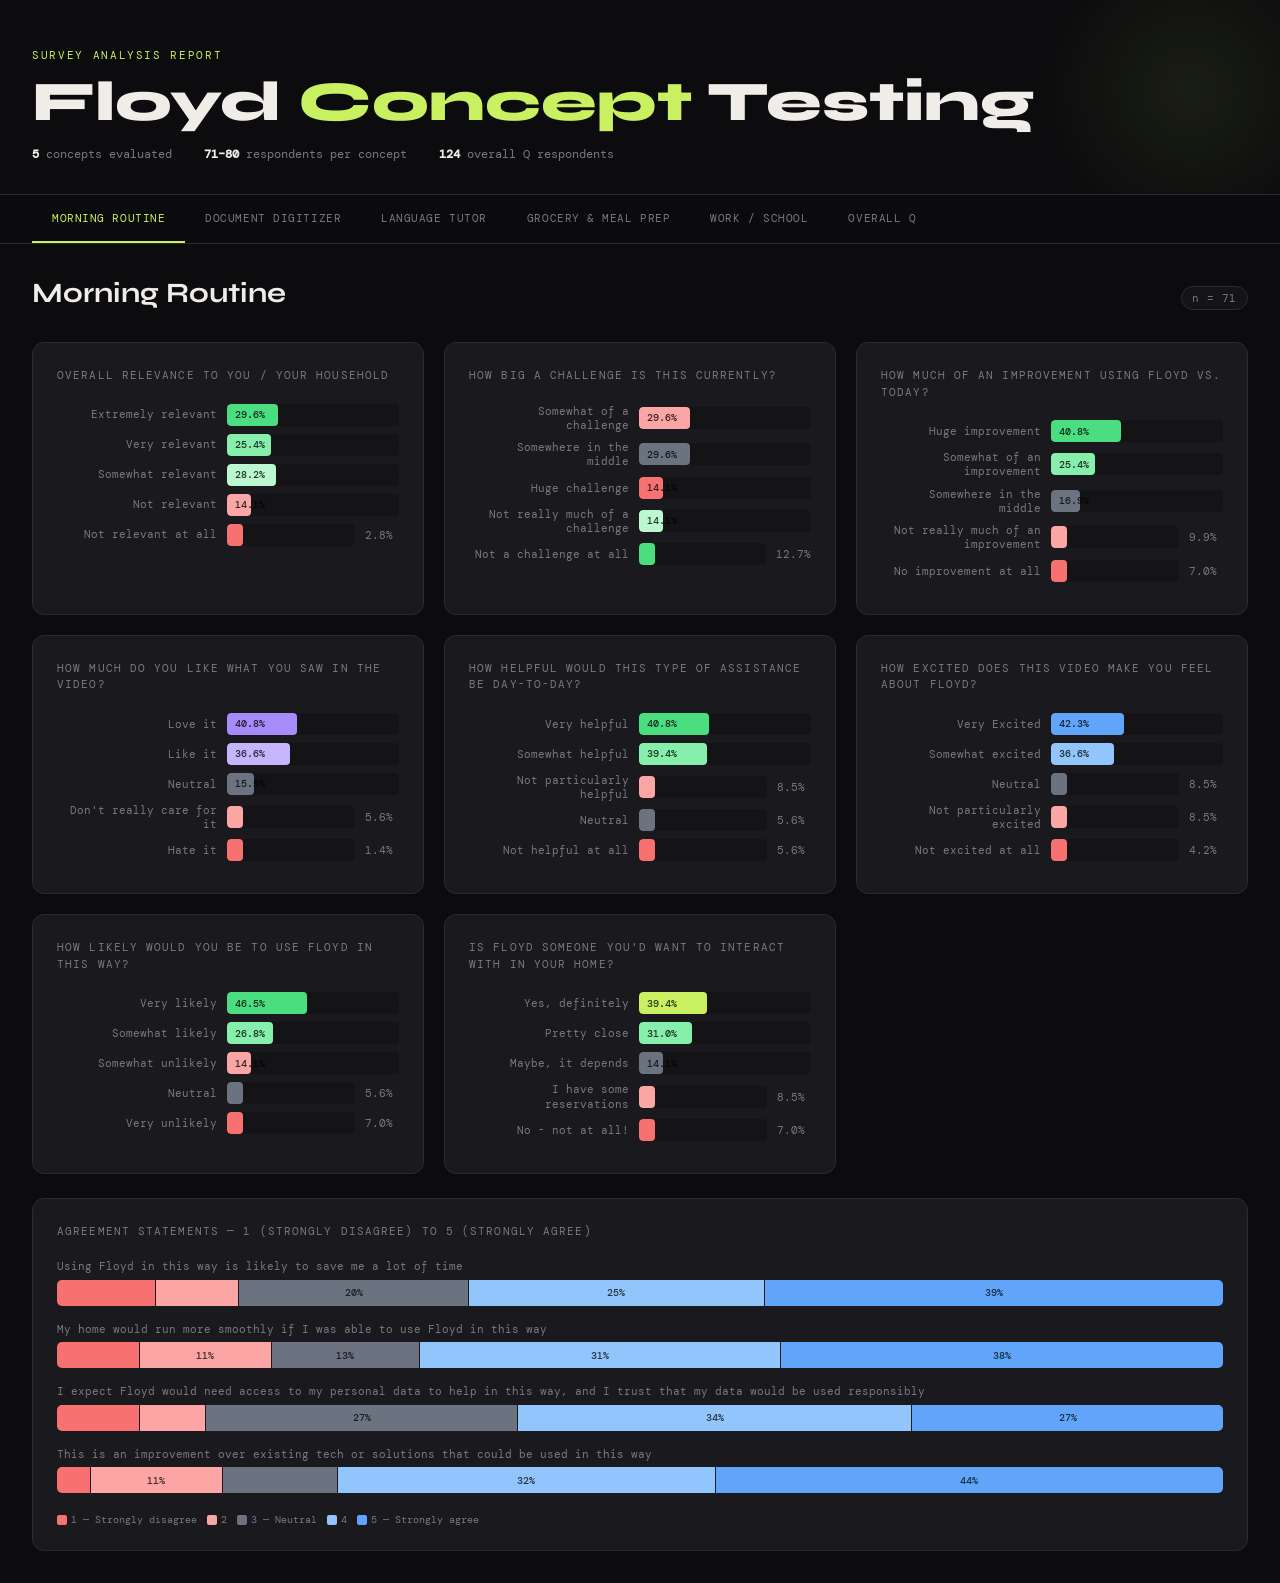
==== floyddashboard/index.html @ daf21520 "floyd dashboard" ====
<!DOCTYPE html>
<html lang="en">
<head>
<meta charset="UTF-8">
<meta name="viewport" content="width=device-width, initial-scale=1.0">
<title>Floyd Survey Analysis Dashboard</title>
<link href="https://fonts.googleapis.com/css2?family=DM+Mono:wght@400;500&family=Syne:wght@400;600;700;800&display=swap" rel="stylesheet">
<style>
  :root {
    --bg: #0c0c0e;
    --surface: #141416;
    --card: #1a1a1e;
    --border: #2a2a30;
    --text: #f0ede8;
    --muted: #7a7880;
    --accent: #c8f060;
    --accent2: #60c8f0;
    --accent3: #f060c8;
    --pos1: #4ade80;
    --pos2: #86efac;
    --pos3: #bbf7d0;
    --neu: #6b7280;
    --neg1: #f87171;
    --neg2: #fca5a5;
    --neg3: #fecaca;
    --blue1: #60a5fa;
    --blue2: #93c5fd;
    --purple1: #a78bfa;
    --amber1: #fbbf24;
  }
  * { box-sizing: border-box; margin: 0; padding: 0; }
  body {
    font-family: 'DM Mono', monospace;
    background: var(--bg);
    color: var(--text);
    min-height: 100vh;
  }

  /* HEADER */
  header {
    padding: 3rem 2rem 2rem;
    border-bottom: 1px solid var(--border);
    position: relative;
    overflow: hidden;
  }
  header::before {
    content: '';
    position: absolute;
    top: -60px; right: -60px;
    width: 300px; height: 300px;
    background: radial-gradient(circle, rgba(200,240,96,0.08) 0%, transparent 70%);
    pointer-events: none;
  }
  .header-tag {
    font-size: 11px;
    letter-spacing: 0.15em;
    color: var(--accent);
    text-transform: uppercase;
    margin-bottom: 0.75rem;
  }
  h1 {
    font-family: 'Syne', sans-serif;
    font-size: clamp(2rem, 5vw, 3.5rem);
    font-weight: 800;
    line-height: 1;
    color: var(--text);
    margin-bottom: 0.5rem;
  }
  h1 span { color: var(--accent); }
  .header-meta {
    font-size: 12px;
    color: var(--muted);
    margin-top: 1rem;
    display: flex; gap: 2rem; flex-wrap: wrap;
  }
  .header-meta strong { color: var(--text); }

  /* NAV */
  nav {
    position: sticky;
    top: 0;
    z-index: 100;
    background: rgba(12,12,14,0.95);
    backdrop-filter: blur(10px);
    border-bottom: 1px solid var(--border);
    padding: 0 2rem;
    display: flex;
    gap: 0;
    overflow-x: auto;
  }
  nav::-webkit-scrollbar { height: 0; }
  .nav-btn {
    font-family: 'DM Mono', monospace;
    font-size: 11px;
    letter-spacing: 0.05em;
    padding: 1rem 1.25rem;
    background: none;
    border: none;
    color: var(--muted);
    cursor: pointer;
    white-space: nowrap;
    border-bottom: 2px solid transparent;
    transition: all 0.2s;
    text-transform: uppercase;
  }
  .nav-btn:hover { color: var(--text); }
  .nav-btn.active {
    color: var(--accent);
    border-bottom-color: var(--accent);
  }

  /* MAIN */
  main { padding: 2rem; max-width: 1400px; margin: 0 auto; }

  /* SECTION */
  .section { display: none; }
  .section.active { display: block; }

  .section-header {
    display: flex;
    align-items: flex-end;
    justify-content: space-between;
    margin-bottom: 2rem;
    flex-wrap: wrap;
    gap: 1rem;
  }
  .section-title {
    font-family: 'Syne', sans-serif;
    font-size: 1.75rem;
    font-weight: 700;
    color: var(--text);
  }
  .n-badge {
    font-size: 11px;
    background: var(--surface);
    border: 1px solid var(--border);
    color: var(--muted);
    padding: 4px 10px;
    border-radius: 20px;
    letter-spacing: 0.05em;
  }

  /* GRID */
  .grid {
    display: grid;
    grid-template-columns: repeat(auto-fill, minmax(340px, 1fr));
    gap: 1.25rem;
    margin-bottom: 1.5rem;
  }
  .grid-wide { grid-template-columns: 1fr; }

  /* CARD */
  .card {
    background: var(--card);
    border: 1px solid var(--border);
    border-radius: 12px;
    padding: 1.5rem;
  }
  .card-title {
    font-size: 11px;
    text-transform: uppercase;
    letter-spacing: 0.1em;
    color: var(--muted);
    margin-bottom: 1.25rem;
    line-height: 1.5;
  }

  /* BAR CHART */
  .bar-row {
    display: flex;
    align-items: center;
    gap: 10px;
    margin-bottom: 8px;
  }
  .bar-label {
    font-size: 11px;
    color: var(--muted);
    width: 160px;
    flex-shrink: 0;
    text-align: right;
    line-height: 1.3;
  }
  .bar-track {
    flex: 1;
    background: var(--surface);
    border-radius: 4px;
    height: 22px;
    overflow: hidden;
    position: relative;
  }
  .bar-fill {
    height: 100%;
    border-radius: 4px;
    display: flex;
    align-items: center;
    padding: 0 8px;
    min-width: 2px;
    transition: width 0.6s cubic-bezier(0.4,0,0.2,1);
  }
  .bar-val {
    font-size: 10px;
    font-weight: 500;
    color: rgba(0,0,0,0.8);
    white-space: nowrap;
  }
  .bar-val-out {
    font-size: 11px;
    color: var(--muted);
    white-space: nowrap;
    min-width: 34px;
  }

  /* STACKED AGREE */
  .agree-row { margin-bottom: 1rem; }
  .agree-label {
    font-size: 11px;
    color: var(--muted);
    margin-bottom: 5px;
    line-height: 1.4;
  }
  .stacked-bar {
    display: flex;
    height: 26px;
    border-radius: 5px;
    overflow: hidden;
    gap: 1px;
  }
  .stack-seg {
    display: flex;
    align-items: center;
    justify-content: center;
    font-size: 10px;
    font-weight: 500;
    color: rgba(0,0,0,0.75);
    transition: all 0.6s;
  }
  .agree-legend {
    display: flex;
    flex-wrap: wrap;
    gap: 10px;
    margin-top: 1.25rem;
    font-size: 10px;
    color: var(--muted);
  }
  .agree-legend span { display: flex; align-items: center; gap: 4px; }
  .legend-dot {
    width: 10px; height: 10px;
    border-radius: 2px;
    display: inline-block;
    flex-shrink: 0;
  }

  /* SPECIAL CARD - big stat */
  .big-stat-grid {
    display: grid;
    grid-template-columns: 1fr 1fr;
    gap: 1rem;
    margin-bottom: 1.5rem;
  }
  .stat-card {
    background: var(--surface);
    border: 1px solid var(--border);
    border-radius: 10px;
    padding: 1.25rem;
    display: flex;
    flex-direction: column;
    gap: 4px;
  }
  .stat-label { font-size: 10px; text-transform: uppercase; letter-spacing: 0.1em; color: var(--muted); }
  .stat-val { font-family: 'Syne', sans-serif; font-size: 2rem; font-weight: 800; color: var(--accent); }
  .stat-desc { font-size: 11px; color: var(--muted); }

  /* DONUT */
  .donut-wrap {
    display: flex;
    align-items: center;
    gap: 2rem;
    flex-wrap: wrap;
  }
  canvas.donut { flex-shrink: 0; }

  /* SECTION DIVIDER */
  .divider {
    border: none;
    border-top: 1px solid var(--border);
    margin: 1.5rem 0;
  }
  .sub-heading {
    font-family: 'Syne', sans-serif;
    font-size: 1rem;
    font-weight: 600;
    color: var(--text);
    margin-bottom: 1rem;
    display: flex;
    align-items: center;
    gap: 0.5rem;
  }
  .sub-heading::before {
    content: '';
    display: inline-block;
    width: 12px;
    height: 3px;
    background: var(--accent);
    border-radius: 2px;
  }

  @media (max-width: 600px) {
    main { padding: 1rem; }
    .bar-label { width: 110px; font-size: 10px; }
    .grid { grid-template-columns: 1fr; }
  }
</style>
</head>
<body>

<header>
  <div class="header-tag">Survey Analysis Report</div>
  <h1>Floyd <span>Concept</span> Testing</h1>
  <div class="header-meta">
    <div><strong>5</strong> concepts evaluated</div>
    <div><strong>71–80</strong> respondents per concept</div>
    <div><strong>124</strong> overall Q respondents</div>
  </div>
</header>

<nav>
  <button class="nav-btn active" onclick="show('morning', this)">Morning Routine</button>
  <button class="nav-btn" onclick="show('docdig', this)">Document Digitizer</button>
  <button class="nav-btn" onclick="show('lang', this)">Language Tutor</button>
  <button class="nav-btn" onclick="show('grocery', this)">Grocery & Meal Prep</button>
  <button class="nav-btn" onclick="show('work', this)">Work / School</button>
  <button class="nav-btn" onclick="show('overall', this)">Overall Q</button>
</nav>

<main>

  <!-- ============ MORNING ROUTINE ============ -->
  <div class="section active" id="morning">
    <div class="section-header">
      <div class="section-title">Morning Routine</div>
      <div class="n-badge">n = 71</div>
    </div>
    <div class="grid">
      <div class="card">
        <div class="card-title">Overall relevance to you / your household</div>
        <div id="mr_rel"></div>
      </div>
      <div class="card">
        <div class="card-title">How big a challenge is this currently?</div>
        <div id="mr_chal"></div>
      </div>
      <div class="card">
        <div class="card-title">How much of an improvement using Floyd vs. today?</div>
        <div id="mr_imp"></div>
      </div>
      <div class="card">
        <div class="card-title">How much do you like what you saw in the video?</div>
        <div id="mr_like"></div>
      </div>
      <div class="card">
        <div class="card-title">How helpful would this type of assistance be day-to-day?</div>
        <div id="mr_help"></div>
      </div>
      <div class="card">
        <div class="card-title">How excited does this video make you feel about Floyd?</div>
        <div id="mr_exc"></div>
      </div>
      <div class="card">
        <div class="card-title">How likely would you be to use Floyd in this way?</div>
        <div id="mr_likely"></div>
      </div>
      <div class="card">
        <div class="card-title">Is Floyd someone you'd want to interact with in your home?</div>
        <div id="mr_who"></div>
      </div>
    </div>
    <div class="card">
      <div class="card-title">Agreement statements — 1 (strongly disagree) to 5 (strongly agree)</div>
      <div id="mr_agree"></div>
    </div>
  </div>

  <!-- ============ DOCUMENT DIGITIZER ============ -->
  <div class="section" id="docdig">
    <div class="section-header">
      <div class="section-title">Document Digitizer</div>
      <div class="n-badge">n = 71</div>
    </div>
    <div class="grid">
      <div class="card">
        <div class="card-title">Overall relevance to you / your household</div>
        <div id="dd_rel"></div>
      </div>
      <div class="card">
        <div class="card-title">How much of an improvement using Floyd vs. today?</div>
        <div id="dd_imp"></div>
      </div>
      <div class="card">
        <div class="card-title">How much do you like what you saw in the video?</div>
        <div id="dd_like"></div>
      </div>
      <div class="card">
        <div class="card-title">How helpful would this type of assistance be day-to-day?</div>
        <div id="dd_help"></div>
      </div>
      <div class="card">
        <div class="card-title">How excited does this video make you feel about Floyd?</div>
        <div id="dd_exc"></div>
      </div>
      <div class="card">
        <div class="card-title">How likely would you be to use Floyd in this way?</div>
        <div id="dd_likely"></div>
      </div>
      <div class="card">
        <div class="card-title">Is Floyd someone you'd want to interact with in your home?</div>
        <div id="dd_who"></div>
      </div>
    </div>
    <div class="card">
      <div class="card-title">Agreement statements — 1 (strongly disagree) to 5 (strongly agree)</div>
      <div id="dd_agree"></div>
    </div>
  </div>

  <!-- ============ LANGUAGE TUTOR ============ -->
  <div class="section" id="lang">
    <div class="section-header">
      <div class="section-title">Language Tutor</div>
      <div class="n-badge">n = 72</div>
    </div>
    <div class="grid">
      <div class="card">
        <div class="card-title">Overall relevance to you / your household</div>
        <div id="lt_rel"></div>
      </div>
      <div class="card">
        <div class="card-title">How big a challenge is this currently?</div>
        <div id="lt_chal"></div>
      </div>
      <div class="card">
        <div class="card-title">How much of an improvement using Floyd vs. today?</div>
        <div id="lt_imp"></div>
      </div>
      <div class="card">
        <div class="card-title">How much do you like what you saw in the video?</div>
        <div id="lt_like"></div>
      </div>
      <div class="card">
        <div class="card-title">How helpful would this type of assistance be day-to-day?</div>
        <div id="lt_help"></div>
      </div>
      <div class="card">
        <div class="card-title">How excited does this video make you feel about Floyd?</div>
        <div id="lt_exc"></div>
      </div>
      <div class="card">
        <div class="card-title">How likely would you be to use Floyd in this way?</div>
        <div id="lt_likely"></div>
      </div>
      <div class="card">
        <div class="card-title">Is Floyd someone you'd want to interact with in your home?</div>
        <div id="lt_who"></div>
      </div>
    </div>
    <div class="card">
      <div class="card-title">Agreement statements — 1 (strongly disagree) to 5 (strongly agree)</div>
      <div id="lt_agree"></div>
    </div>
  </div>

  <!-- ============ GROCERY & MEAL PREP ============ -->
  <div class="section" id="grocery">
    <div class="section-header">
      <div class="section-title">Grocery & Meal Prep Assistant</div>
      <div class="n-badge">n = 76</div>
    </div>
    <div class="grid">
      <div class="card">
        <div class="card-title">Overall relevance to you / your household</div>
        <div id="gm_rel"></div>
      </div>
      <div class="card">
        <div class="card-title">How big a challenge is this currently?</div>
        <div id="gm_chal"></div>
      </div>
      <div class="card">
        <div class="card-title">How much of an improvement using Floyd vs. today?</div>
        <div id="gm_imp"></div>
      </div>
      <div class="card">
        <div class="card-title">How much do you like what you saw in the video?</div>
        <div id="gm_like"></div>
      </div>
      <div class="card">
        <div class="card-title">How helpful would this type of assistance be day-to-day?</div>
        <div id="gm_help"></div>
      </div>
      <div class="card">
        <div class="card-title">How excited does this video make you feel about Floyd?</div>
        <div id="gm_exc"></div>
      </div>
      <div class="card">
        <div class="card-title">How likely would you be to use Floyd in this way?</div>
        <div id="gm_likely"></div>
      </div>
      <div class="card">
        <div class="card-title">Is Floyd someone you'd want to interact with in your home?</div>
        <div id="gm_who"></div>
      </div>
    </div>
    <div class="card">
      <div class="card-title">Agreement statements — 1 (strongly disagree) to 5 (strongly agree)</div>
      <div id="gm_agree"></div>
    </div>
  </div>

  <!-- ============ WORK / SCHOOL ============ -->
  <div class="section" id="work">
    <div class="section-header">
      <div class="section-title">Work / School Assistant</div>
      <div class="n-badge">n = 80</div>
    </div>
    <div class="grid">
      <div class="card">
        <div class="card-title">Overall relevance to you / your household</div>
        <div id="ws_rel"></div>
      </div>
      <div class="card">
        <div class="card-title">How big a challenge is this currently?</div>
        <div id="ws_chal"></div>
      </div>
      <div class="card">
        <div class="card-title">How much of an improvement using Floyd vs. today?</div>
        <div id="ws_imp"></div>
      </div>
      <div class="card">
        <div class="card-title">How much do you like what you saw in the video?</div>
        <div id="ws_like"></div>
      </div>
      <div class="card">
        <div class="card-title">How helpful would this type of assistance be day-to-day?</div>
        <div id="ws_help"></div>
      </div>
      <div class="card">
        <div class="card-title">How excited does this video make you feel about Floyd?</div>
        <div id="ws_exc"></div>
      </div>
      <div class="card">
        <div class="card-title">How likely would you be to use Floyd in this way?</div>
        <div id="ws_likely"></div>
      </div>
      <div class="card">
        <div class="card-title">Is Floyd someone you'd want to interact with in your home?</div>
        <div id="ws_who"></div>
      </div>
    </div>
    <div class="card">
      <div class="card-title">Agreement statements — 1 (strongly disagree) to 5 (strongly agree)</div>
      <div id="ws_agree"></div>
    </div>
  </div>

  <!-- ============ OVERALL ============ -->
  <div class="section" id="overall">
    <div class="section-header">
      <div class="section-title">Overall Question</div>
      <div class="n-badge">n = 124</div>
    </div>
    <div class="card" style="max-width:560px;">
      <div class="card-title">Would you prefer Floyd have the same personality across tasks, or show up differently in different scenarios?</div>
      <div id="ov_pref"></div>
    </div>
  </div>

</main>

<script>
function show(id, btn) {
  document.querySelectorAll('.section').forEach(s => s.classList.remove('active'));
  document.querySelectorAll('.nav-btn').forEach(b => b.classList.remove('active'));
  document.getElementById(id).classList.add('active');
  btn.classList.add('active');
}

// Color maps
const C = {
  pos1:'#4ade80', pos2:'#86efac', pos3:'#bbf7d0',
  neu:'#6b7280',
  neg1:'#f87171', neg2:'#fca5a5', neg3:'#fecaca',
  blue1:'#60a5fa', blue2:'#93c5fd',
  purple1:'#a78bfa', purple2:'#c4b5fd',
  amber:'#fbbf24',
  accent:'#c8f060', accent2:'#60c8f0',
};

const agreeColors = ['#f87171','#fca5a5','#6b7280','#93c5fd','#60a5fa'];

function relC(n) {
  if(n.includes('Extremely')) return C.pos1;
  if(n.includes('Very r')) return C.pos2;
  if(n.includes('Somewhat')) return C.pos3;
  if(n.includes('Not relevant at all')) return C.neg1;
  if(n.includes('Not relevant')) return C.neg2;
  return C.neu;
}
function chalC(n) {
  if(n.includes('Huge')) return C.neg1;
  if(n.includes('Somewhat of a')) return C.neg2;
  if(n.includes('middle')) return C.neu;
  if(n.includes('Not really')) return C.pos3;
  if(n.includes('Not a challenge')) return C.pos1;
  return C.neu;
}
function impC(n) {
  if(n.includes('Huge improvement')) return C.pos1;
  if(n.includes('Somewhat of an imp')) return C.pos2;
  if(n.includes('middle')) return C.neu;
  if(n.includes('Not really much of an imp')) return C.neg2;
  if(n.includes('No improvement')) return C.neg1;
  return C.neu;
}
function likeC(n) {
  if(n.includes('Love')) return C.purple1;
  if(n.includes('Like it')) return C.purple2;
  if(n.includes('Neutral')) return C.neu;
  if(n.includes("care for")) return C.neg2;
  if(n.includes('Hate')) return C.neg1;
  return C.neu;
}
function helpC(n) {
  if(n.includes('Very helpful')) return C.pos1;
  if(n.includes('Somewhat helpful')) return C.pos2;
  if(n.includes('Neutral')) return C.neu;
  if(n.includes('Not particularly')) return C.neg2;
  if(n.includes('Not helpful')) return C.neg1;
  return C.neu;
}
function excC(n) {
  if(n.includes('Very Excited')||n.includes('Very excited')) return C.blue1;
  if(n.includes('Somewhat excited')) return C.blue2;
  if(n.includes('Neutral')) return C.neu;
  if(n.includes('Not particularly')) return C.neg2;
  if(n.includes('Not excited')) return C.neg1;
  return C.neu;
}
function likelyC(n) {
  if(n.includes('Very likely')) return C.pos1;
  if(n.includes('Somewhat likely')) return C.pos2;
  if(n.includes('Neutral')) return C.neu;
  if(n.includes('Somewhat unlikely')) return C.neg2;
  if(n.includes('Very unlikely')) return C.neg1;
  return C.neu;
}
function whoC(n) {
  if(n.includes('Yes, definitely')) return C.accent;
  if(n.includes('Pretty close')) return C.pos2;
  if(n.includes('Maybe')) return C.neu;
  if(n.includes('reservations')) return C.neg2;
  if(n.includes('not at all')) return C.neg1;
  return C.neu;
}
function ovC(n) {
  return n.includes('Different') ? C.accent : C.blue1;
}

function bars(id, data, colorFn) {
  const el = document.getElementById(id);
  if(!el) return;
  el.innerHTML = data.map(([name, pct]) => {
    const color = colorFn(name);
    const w = Math.max(parseFloat(pct), 1);
    const showIn = parseFloat(pct) >= 14;
    return `<div class="bar-row">
      <div class="bar-label">${name}</div>
      <div class="bar-track">
        <div class="bar-fill" style="width:${w}%;background:${color}">
          ${showIn ? `<span class="bar-val">${pct}%</span>` : ''}
        </div>
      </div>
      ${!showIn ? `<span class="bar-val-out">${pct}%</span>` : ''}
    </div>`;
  }).join('');
}

function agree(id, rows) {
  const el = document.getElementById(id);
  if(!el) return;
  const legend = `<div class="agree-legend">
    ${['1 — Strongly disagree','2','3 — Neutral','4','5 — Strongly agree'].map((l,i)=>
      `<span><span class="legend-dot" style="background:${agreeColors[i]}"></span>${l}</span>`
    ).join('')}
  </div>`;
  el.innerHTML = rows.map(({label, data}) => {
    const total = data.reduce((a,b)=>a+b,0);
    const segs = data.map((v,i) => {
      const pct = total ? (v/total*100) : 0;
      const show = pct >= 10;
      return `<div class="stack-seg" style="flex:${pct};background:${agreeColors[i]}">${show ? Math.round(pct)+'%' : ''}</div>`;
    }).join('');
    return `<div class="agree-row">
      <div class="agree-label">${label}</div>
      <div class="stacked-bar">${segs}</div>
    </div>`;
  }).join('') + legend;
}

// ---- MORNING ROUTINE ----
bars('mr_rel', [
  ['Extremely relevant','29.6'],['Very relevant','25.4'],['Somewhat relevant','28.2'],
  ['Not relevant','14.1'],['Not relevant at all','2.8']
], relC);
bars('mr_chal', [
  ['Somewhat of a challenge','29.6'],['Somewhere in the middle','29.6'],
  ['Huge challenge','14.1'],['Not really much of a challenge','14.1'],['Not a challenge at all','12.7']
], chalC);
bars('mr_imp', [
  ['Huge improvement','40.8'],['Somewhat of an improvement','25.4'],
  ['Somewhere in the middle','16.9'],['Not really much of an improvement','9.9'],['No improvement at all','7.0']
], impC);
bars('mr_like', [
  ['Love it','40.8'],['Like it','36.6'],['Neutral','15.5'],["Don't really care for it",'5.6'],['Hate it','1.4']
], likeC);
bars('mr_help', [
  ['Very helpful','40.8'],['Somewhat helpful','39.4'],['Not particularly helpful','8.5'],
  ['Neutral','5.6'],['Not helpful at all','5.6']
], helpC);
bars('mr_exc', [
  ['Very Excited','42.3'],['Somewhat excited','36.6'],['Neutral','8.5'],
  ['Not particularly excited','8.5'],['Not excited at all','4.2']
], excC);
bars('mr_likely', [
  ['Very likely','46.5'],['Somewhat likely','26.8'],['Somewhat unlikely','14.1'],
  ['Neutral','5.6'],['Very unlikely','7.0']
], likelyC);
bars('mr_who', [
  ['Yes, definitely','39.4'],['Pretty close','31.0'],['Maybe, it depends','14.1'],
  ['I have some reservations','8.5'],['No - not at all!','7.0']
], whoC);
agree('mr_agree', [
  {label:'Using Floyd in this way is likely to save me a lot of time', data:[6,5,14,18,28]},
  {label:'My home would run more smoothly if I was able to use Floyd in this way', data:[5,8,9,22,27]},
  {label:'I expect Floyd would need access to my personal data to help in this way, and I trust that my data would be used responsibly', data:[5,4,19,24,19]},
  {label:'This is an improvement over existing tech or solutions that could be used in this way', data:[2,8,7,23,31]},
]);

// ---- DOCUMENT DIGITIZER ----
bars('dd_rel', [
  ['Very relevant','36.6'],['Somewhat relevant','32.4'],['Extremely relevant','16.9'],
  ['Not relevant','12.7'],['Not relevant at all','1.4']
], relC);
bars('dd_imp', [
  ['Huge improvement','43.7'],['Somewhat of an improvement','25.4'],['Not really much of an improvement','15.5'],
  ['Somewhere in the middle','8.5'],['No improvement at all','7.0']
], impC);
bars('dd_like', [
  ['Like it','45.1'],['Love it','32.4'],['Neutral','11.3'],["Don't really care for it",'11.3']
], likeC);
bars('dd_help', [
  ['Very helpful','43.7'],['Somewhat helpful','26.8'],['Neutral','12.7'],
  ['Not particularly helpful','12.7'],['Not helpful at all','4.2']
], helpC);
bars('dd_exc', [
  ['Very Excited','39.4'],['Somewhat excited','29.6'],['Neutral','16.9'],
  ['Not particularly excited','11.3'],['Not excited at all','2.8']
], excC);
bars('dd_likely', [
  ['Very likely','45.1'],['Somewhat likely','23.9'],['Somewhat unlikely','12.7'],
  ['Neutral','9.9'],['Very unlikely','8.5']
], likelyC);
bars('dd_who', [
  ['Yes, definitely','40.8'],['Pretty close','25.4'],['Maybe, it depends','23.9'],
  ['I have some reservations','9.9']
], whoC);
agree('dd_agree', [
  {label:'Using Floyd in this way is likely to save me a lot of time', data:[3,8,14,15,31]},
  {label:'My home would run more smoothly if I was able to use Floyd in this way', data:[3,7,22,17,22]},
  {label:'I expect Floyd would need access to my personal data to help in this way, and I trust that my data would be used responsibly', data:[3,11,20,20,17]},
  {label:'This is an improvement over existing tech or solutions that could be used in this way', data:[0,7,11,28,25]},
]);

// ---- LANGUAGE TUTOR ----
bars('lt_rel', [
  ['Somewhat relevant','37.5'],['Extremely relevant','27.8'],['Very relevant','12.5'],
  ['Not relevant','11.1'],['Not relevant at all','11.1']
], relC);
bars('lt_chal', [
  ['Somewhat of a challenge','30.6'],['Somewhere in the middle','26.4'],
  ['Not really much of a challenge','18.1'],['Not a challenge at all','15.3'],['Huge challenge','9.7']
], chalC);
bars('lt_imp', [
  ['Huge improvement','47.2'],['Somewhat of an improvement','23.6'],['Somewhere in the middle','13.9'],
  ['No improvement at all','8.3'],['Not really much of an improvement','6.9']
], impC);
bars('lt_like', [
  ['Love it','44.4'],['Like it','41.7'],["Don't really care for it",'9.7'],['Neutral','4.2']
], likeC);
bars('lt_help', [
  ['Very helpful','45.8'],['Somewhat helpful','25.0'],['Neutral','15.3'],
  ['Not particularly helpful','9.7'],['Not helpful at all','4.2']
], helpC);
bars('lt_exc', [
  ['Very Excited','41.7'],['Somewhat excited','37.5'],['Neutral','9.7'],
  ['Not excited at all','6.9'],['Not particularly excited','4.2']
], excC);
bars('lt_likely', [
  ['Very likely','47.2'],['Somewhat likely','27.8'],['Neutral','11.1'],
  ['Very unlikely','8.3'],['Somewhat unlikely','5.6']
], likelyC);
bars('lt_who', [
  ['Yes, definitely','37.5'],['Pretty close','27.8'],['Maybe, it depends','20.8'],
  ['I have some reservations','6.9'],['No - not at all!','6.9']
], whoC);
agree('lt_agree', [
  {label:'Using Floyd in this way is likely to save me a lot of time', data:[6,13,11,18,24]},
  {label:'My home would run more smoothly if I was able to use Floyd in this way', data:[10,7,19,17,19]},
  {label:'I expect Floyd would need access to my personal data to help in this way, and I trust that my data would be used responsibly', data:[5,14,18,24,11]},
  {label:'This is an improvement over existing tech or solutions that could be used in this way', data:[3,2,12,18,37]},
]);

// ---- GROCERY & MEAL PREP ----
bars('gm_rel', [
  ['Extremely relevant','38.2'],['Very relevant','27.6'],['Somewhat relevant','25.0'],
  ['Not relevant','6.6'],['Not relevant at all','2.6']
], relC);
bars('gm_chal', [
  ['Somewhat of a challenge','31.6'],['Somewhere in the middle','26.3'],
  ['Not really much of a challenge','18.4'],['Huge challenge','14.5'],['Not a challenge at all','9.2']
], chalC);
bars('gm_imp', [
  ['Huge improvement','50.0'],['Somewhat of an improvement','23.7'],['Somewhere in the middle','13.2'],
  ['Not really much of an improvement','9.2'],['No improvement at all','3.9']
], impC);
bars('gm_like', [
  ['Love it','48.7'],['Like it','34.2'],['Neutral','11.8'],
  ["Don't really care for it",'3.9'],['Hate it','1.3']
], likeC);
bars('gm_help', [
  ['Very helpful','53.9'],['Somewhat helpful','26.3'],['Neutral','9.2'],
  ['Not particularly helpful','7.9'],['Not helpful at all','2.6']
], helpC);
bars('gm_exc', [
  ['Very Excited','53.9'],['Somewhat excited','30.3'],['Neutral','6.6'],
  ['Not particularly excited','5.3'],['Not excited at all','3.9']
], excC);
bars('gm_likely', [
  ['Very likely','53.9'],['Somewhat likely','28.9'],['Somewhat unlikely','9.2'],
  ['Neutral','5.3'],['Very unlikely','2.6']
], likelyC);
bars('gm_who', [
  ['Yes, definitely','46.1'],['Pretty close','25.0'],['Maybe, it depends','17.1'],
  ['I have some reservations','7.9'],['No - not at all!','3.9']
], whoC);
agree('gm_agree', [
  {label:'Using Floyd in this way is likely to save me a lot of time', data:[3,9,8,19,37]},
  {label:'My home would run more smoothly if I was able to use Floyd in this way', data:[3,6,11,26,30]},
  {label:'I expect Floyd would need access to my personal data to help in this way, and I trust that my data would be used responsibly', data:[1,10,27,18,20]},
  {label:'This is an improvement over existing tech or solutions that could be used in this way', data:[3,2,9,16,46]},
]);

// ---- WORK / SCHOOL ----
bars('ws_rel', [
  ['Somewhat relevant','40.0'],['Extremely relevant','18.8'],['Very relevant','18.8'],
  ['Not relevant','13.8'],['Not relevant at all','8.8']
], relC);
bars('ws_chal', [
  ['Not a challenge at all','20.0'],['Somewhere in the middle','22.5'],
  ['Somewhat of a challenge','23.8'],['Not really much of a challenge','17.5'],['Huge challenge','16.2']
], chalC);
bars('ws_imp', [
  ['Huge improvement','33.8'],['Somewhat of an improvement','27.5'],['Somewhere in the middle','20.0'],
  ['No improvement at all','11.2'],['Not really much of an improvement','7.5']
], impC);
bars('ws_like', [
  ['Love it','36.2'],['Like it','31.2'],['Neutral','22.5'],
  ["Don't really care for it",'8.8'],['Hate it','1.2']
], likeC);
bars('ws_help', [
  ['Very helpful','35.0'],['Somewhat helpful','28.7'],['Neutral','15.0'],
  ['Not particularly helpful','12.5'],['Not helpful at all','8.8']
], helpC);
bars('ws_exc', [
  ['Very Excited','36.2'],['Somewhat excited','28.7'],['Neutral','16.2'],
  ['Not particularly excited','15.0'],['Not excited at all','3.8']
], excC);
bars('ws_likely', [
  ['Very likely','40.0'],['Somewhat likely','21.2'],['Neutral','13.8'],
  ['Very unlikely','13.8'],['Somewhat unlikely','11.2']
], likelyC);
bars('ws_who', [
  ['Yes, definitely','35.0'],['Maybe, it depends','22.5'],['Pretty close','22.5'],
  ['I have some reservations','16.2'],['No - not at all!','3.8']
], whoC);
agree('ws_agree', [
  {label:'Using Floyd in this way is likely to save me a lot of time', data:[7,9,16,19,29]},
  {label:'My home would run more smoothly if I was able to use Floyd in this way', data:[7,11,17,16,29]},
  {label:'I expect Floyd would need access to my personal data to help in this way, and I trust that my data would be used responsibly', data:[4,6,24,25,21]},
  {label:'This is an improvement over existing tech or solutions that could be used in this way', data:[4,10,8,24,34]},
]);

// ---- OVERALL ----
bars('ov_pref', [
  ['Differently for different scenarios','53.2'],
  ['Same across tasks','46.8']
], ovC);
</script>
</body>
</html>
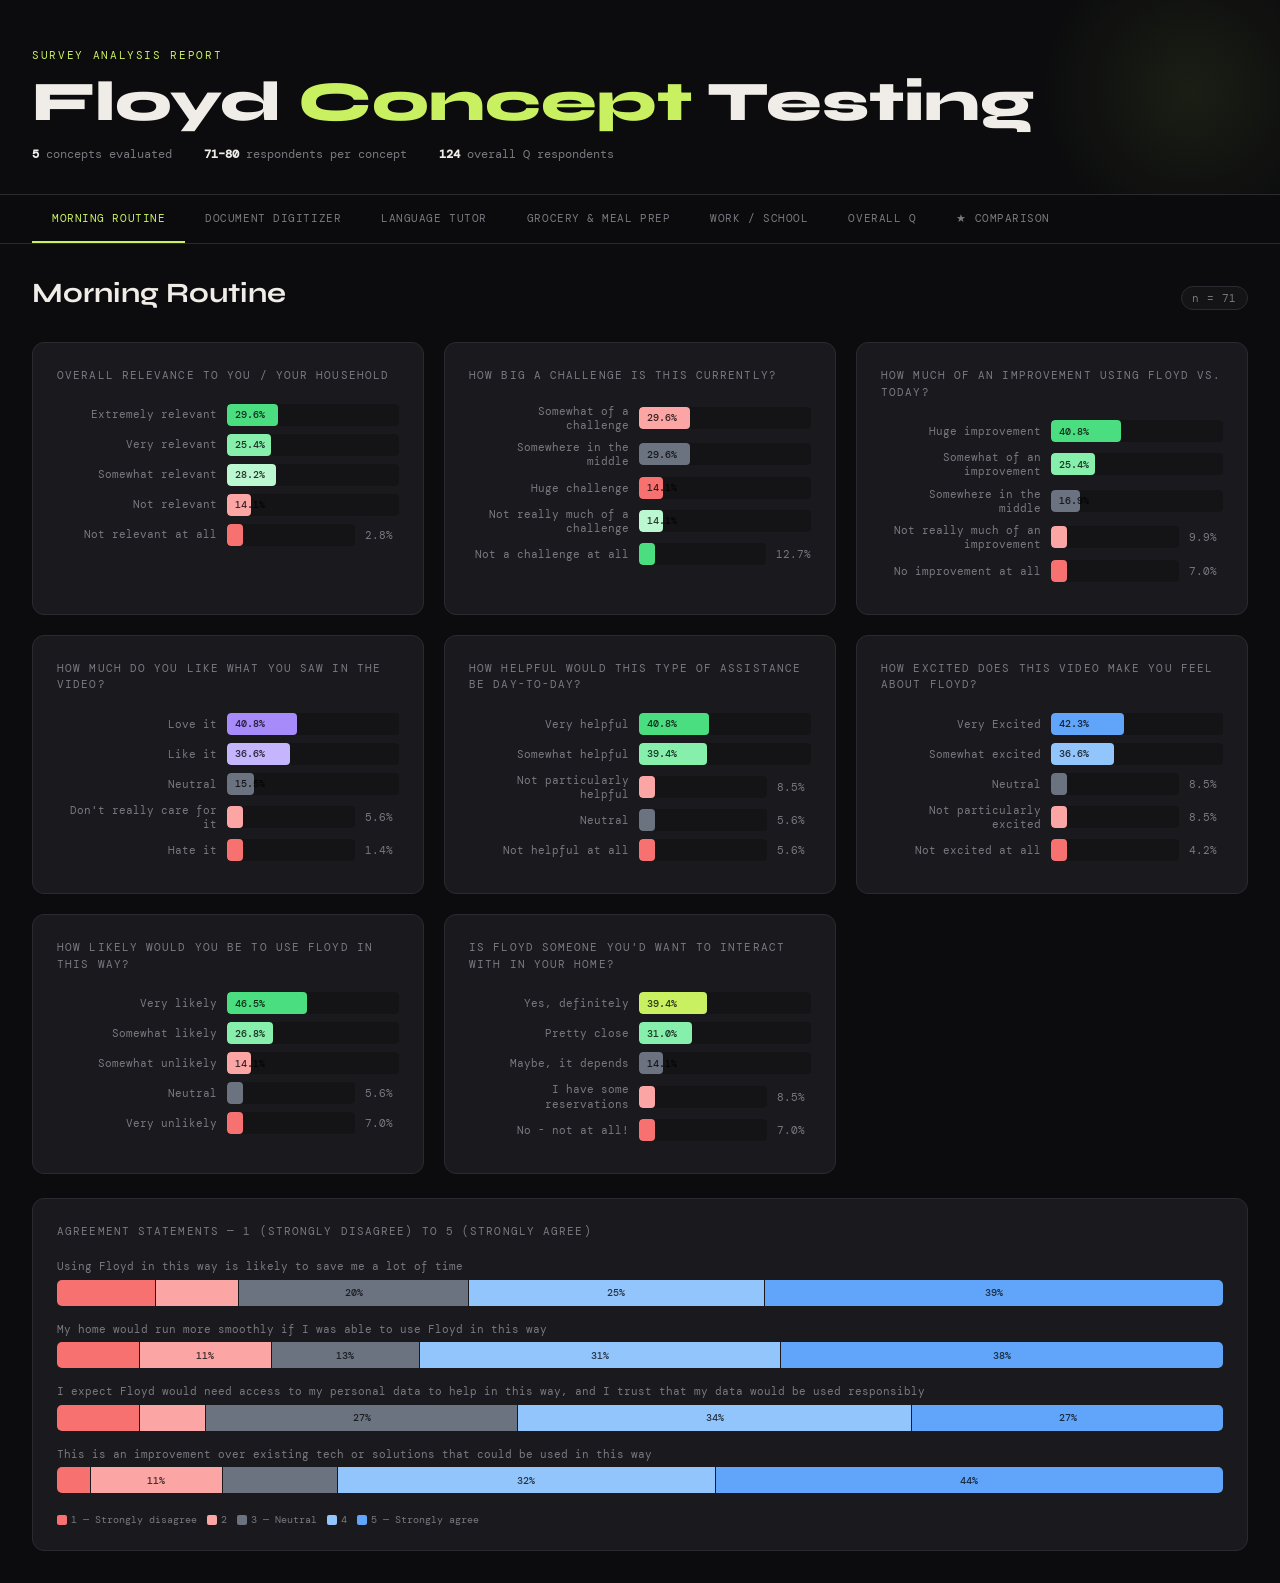
==== commit 9b15d54c: "Add comparission Add comparison section with view toggle buttons and table." ====
--- a/floyddashboard/index.html
+++ b/floyddashboard/index.html
@@ -309,6 +309,98 @@
     .bar-label { width: 110px; font-size: 10px; }
     .grid { grid-template-columns: 1fr; }
   }
+
+  /* VIEW TOGGLE */
+  .view-btn {
+    font-family: 'DM Mono', monospace;
+    font-size: 11px;
+    letter-spacing: 0.05em;
+    padding: 8px 16px;
+    background: var(--surface);
+    border: 1px solid var(--border);
+    color: var(--muted);
+    border-radius: 6px;
+    cursor: pointer;
+    transition: all 0.2s;
+    text-transform: uppercase;
+  }
+  .view-btn.active {
+    background: var(--accent);
+    color: #0c0c0e;
+    border-color: var(--accent);
+    font-weight: 700;
+  }
+  /* COMPARISON TABLE */
+  .comp-section { margin-bottom: 2rem; }
+  .comp-section-title {
+    font-family: 'Syne', sans-serif;
+    font-size: 13px;
+    font-weight: 700;
+    text-transform: uppercase;
+    letter-spacing: 0.1em;
+    color: var(--muted);
+    padding: 0.5rem 0;
+    margin-bottom: 0.5rem;
+    border-bottom: 1px solid var(--border);
+  }
+  .comp-table { width: 100%; border-collapse: collapse; }
+  .comp-table th {
+    font-size: 10px;
+    text-transform: uppercase;
+    letter-spacing: 0.08em;
+    color: var(--muted);
+    padding: 8px 10px;
+    text-align: center;
+    background: var(--surface);
+    border: 1px solid var(--border);
+    white-space: nowrap;
+  }
+  .comp-table th.q-col { text-align: left; width: 220px; }
+  .comp-table td {
+    padding: 8px 10px;
+    border: 1px solid var(--border);
+    text-align: center;
+    font-size: 12px;
+    vertical-align: middle;
+  }
+  .comp-table td.q-cell {
+    text-align: left;
+    font-size: 11px;
+    color: var(--text);
+    background: var(--card);
+    line-height: 1.4;
+  }
+  .comp-table tr:hover td { filter: brightness(1.08); }
+  .pct-cell {
+    font-size: 13px;
+    font-weight: 700;
+    color: #0c0c0e;
+    border-radius: 4px;
+  }
+  .pct-na {
+    color: var(--muted);
+    font-size: 11px;
+  }
+  .sub-label {
+    display: block;
+    font-size: 9px;
+    color: #0c0c0e;
+    opacity: 0.65;
+    margin-top: 2px;
+    line-height: 1.2;
+  }
+  .winner-badge {
+    display: inline-block;
+    background: var(--accent);
+    color: #0c0c0e;
+    font-size: 9px;
+    font-weight: 700;
+    padding: 1px 5px;
+    border-radius: 10px;
+    margin-left: 4px;
+    vertical-align: middle;
+  }
+
 </style>
 </head>
 <body>
@@ -330,6 +422,7 @@
   <button class="nav-btn" onclick="show('grocery', this)">Grocery & Meal Prep</button>
   <button class="nav-btn" onclick="show('work', this)">Work / School</button>
   <button class="nav-btn" onclick="show('overall', this)">Overall Q</button>
+  <button class="nav-btn" onclick="show('comparison', this)">★ Comparison</button>
 </nav>
 
 <main>
@@ -571,6 +664,21 @@
       <div id="ov_pref"></div>
     </div>
   </div>
+
+  <!-- ============ COMPARISON ============ -->
+  <div class="section" id="comparison">
+    <div class="section-header">
+      <div class="section-title">Cross-Concept Comparison</div>
+      <div class="n-badge">all 5 concepts</div>
+    </div>
+    <div style="display:flex;gap:8px;margin-bottom:2rem;flex-wrap:wrap;align-items:center;">
+      <button class="view-btn active" id="btn-top1" onclick="switchView('top1')">Top response only</button>
+      <button class="view-btn" id="btn-top2" onclick="switchView('top2')">Top 2 responses combined</button>
+    </div>
+    <div id="comp-top1"><div id="comp1_content"></div></div>
+    <div id="comp-top2" style="display:none"><div id="comp2_content"></div></div>
+  </div>
+
 
 </main>
 
@@ -902,6 +1010,118 @@
   ['Differently for different scenarios','53.2'],
   ['Same across tasks','46.8']
 ], ovC);
+
+// ---- COMPARISON DATA ----
+const CONCEPTS = ['Morning Routine','Document Digitizer','Language Tutor','Grocery & Meal Prep','Work / School'];
+const compData = {
+  sections: [
+    {
+      title: 'Perception & Relevance',
+      questions: [
+        { q:'Relevance', top1_label:'Extremely relevant', top2_label:'Extremely + Very relevant',
+          top1:[29.6, 16.9, 27.8, 38.2, 18.8], top2:[55.0, 53.5, 40.3, 65.8, 37.6] },
+        { q:'Challenge level', top1_label:'Huge challenge', top2_label:'Huge + Somewhat of a challenge',
+          top1:[14.1, null, 9.7, 14.5, 16.2], top2:[43.7, null, 40.3, 46.1, 40.0] },
+        { q:'Improvement over current', top1_label:'Huge improvement', top2_label:'Huge + Somewhat of an improvement',
+          top1:[40.8, 43.7, 47.2, 50.0, 33.8], top2:[66.2, 69.1, 70.8, 73.7, 61.3] },
+      ]
+    },
+    {
+      title: 'Video Reaction',
+      questions: [
+        { q:'Like the video', top1_label:'Love it', top2_label:'Love it + Like it',
+          top1:[40.8, 32.4, 44.4, 48.7, 36.2], top2:[77.4, 77.5, 86.1, 82.9, 67.4] },
+        { q:'Helpfulness day-to-day', top1_label:'Very helpful', top2_label:'Very + Somewhat helpful',
+          top1:[40.8, 43.7, 45.8, 53.9, 35.0], top2:[80.2, 70.5, 70.8, 80.2, 63.7] },
+        { q:'Excitement about Floyd', top1_label:'Very Excited', top2_label:'Very Excited + Somewhat excited',
+          top1:[42.3, 39.4, 41.7, 53.9, 36.2], top2:[78.9, 69.0, 79.2, 84.2, 64.9] },
+        { q:'Likelihood to use Floyd', top1_label:'Very likely', top2_label:'Very + Somewhat likely',
+          top1:[46.5, 45.1, 47.2, 53.9, 40.0], top2:[73.3, 69.0, 75.0, 82.8, 61.2] },
+        { q:'Want Floyd in home', top1_label:'Yes, definitely', top2_label:'Yes, definitely + Pretty close',
+          top1:[39.4, 40.8, 37.5, 46.1, 35.0], top2:[70.4, 66.2, 65.3, 71.1, 57.5] },
+      ]
+    },
+    {
+      title: 'Agreement Statements (1–5 scale)',
+      questions: [
+        { q:'Saves me a lot of time', top1_label:'Rating 5 (Strongly agree)', top2_label:'Rating 4 + 5',
+          top1:[39.4, 43.7, 33.3, 48.7, 36.2], top2:[64.8, 64.8, 58.3, 73.7, 60.0] },
+        { q:'Home would run more smoothly', top1_label:'Rating 5 (Strongly agree)', top2_label:'Rating 4 + 5',
+          top1:[38.0, 31.0, 26.4, 39.5, 36.2], top2:[69.0, 54.9, 50.0, 73.7, 56.2] },
+        { q:'Trust my data used responsibly', top1_label:'Rating 5 (Strongly agree)', top2_label:'Rating 4 + 5',
+          top1:[26.8, 23.9, 15.3, 26.3, 26.2], top2:[60.6, 52.1, 48.6, 50.0, 57.4] },
+        { q:'Improvement over existing tech', top1_label:'Rating 5 (Strongly agree)', top2_label:'Rating 4 + 5',
+          top1:[43.7, 35.2, 51.4, 60.5, 42.5], top2:[76.1, 74.6, 76.4, 81.6, 72.5] },
+      ]
+    }
+  ]
+};
+
+function pctColor(val) {
+  if(val === null) return null;
+  const ratio = Math.min(Math.max((val - 10) / 70, 0), 1);
+  const r = Math.round(255 - ratio * (255 - 74));
+  const g = Math.round(255 - ratio * (255 - 222));
+  const b = Math.round(255 - ratio * (255 - 128));
+  return `rgb(${r},${g},${b})`;
+}
+
+function buildCompTable(viewKey) {
+  const containerId = viewKey === 'top1' ? 'comp1_content' : 'comp2_content';
+  const el = document.getElementById(containerId);
+  if(!el) return;
+
+  let html = '';
+  for(const sec of compData.sections) {
+    html += `<div class="comp-section">
+      <div class="comp-section-title">${sec.title}</div>
+      <div style="overflow-x:auto;">
+      <table class="comp-table">
+        <thead><tr>
+          <th class="q-col">Question</th>
+          ${CONCEPTS.map(c => `<th>${c}</th>`).join('')}
+        </tr></thead>
+        <tbody>`;
+
+    for(const row of sec.questions) {
+      const vals = row[viewKey];
+      const label = row[viewKey + '_label'];
+      const maxVal = Math.max(...vals.filter(v => v !== null));
+
+      html += `<tr>
+        <td class="q-cell">${row.q}<br><span style="font-size:9px;color:var(--muted)">${label}</span></td>`;
+
+      for(let i = 0; i < 5; i++) {
+        const v = vals[i];
+        if(v === null) {
+          html += `<td><span class="pct-na">N/A</span></td>`;
+        } else {
+          const bg = pctColor(v);
+          const isWinner = v === maxVal;
+          html += `<td>
+            <div class="pct-cell" style="background:${bg};padding:5px 8px;border-radius:5px;display:inline-block;min-width:52px;">
+              ${v.toFixed(1)}%${isWinner ? '<span class="winner-badge">TOP</span>' : ''}
+            </div>
+          </td>`;
+        }
+      }
+      html += '</tr>';
+    }
+    html += '</tbody></table></div></div>';
+  }
+  el.innerHTML = html;
+}
+
+function switchView(v) {
+  document.getElementById('comp-top1').style.display = v === 'top1' ? 'block' : 'none';
+  document.getElementById('comp-top2').style.display = v === 'top2' ? 'block' : 'none';
+  document.getElementById('btn-top1').classList.toggle('active', v === 'top1');
+  document.getElementById('btn-top2').classList.toggle('active', v === 'top2');
+}
+
+buildCompTable('top1');
+buildCompTable('top2');
+
 </script>
 </body>
 </html>
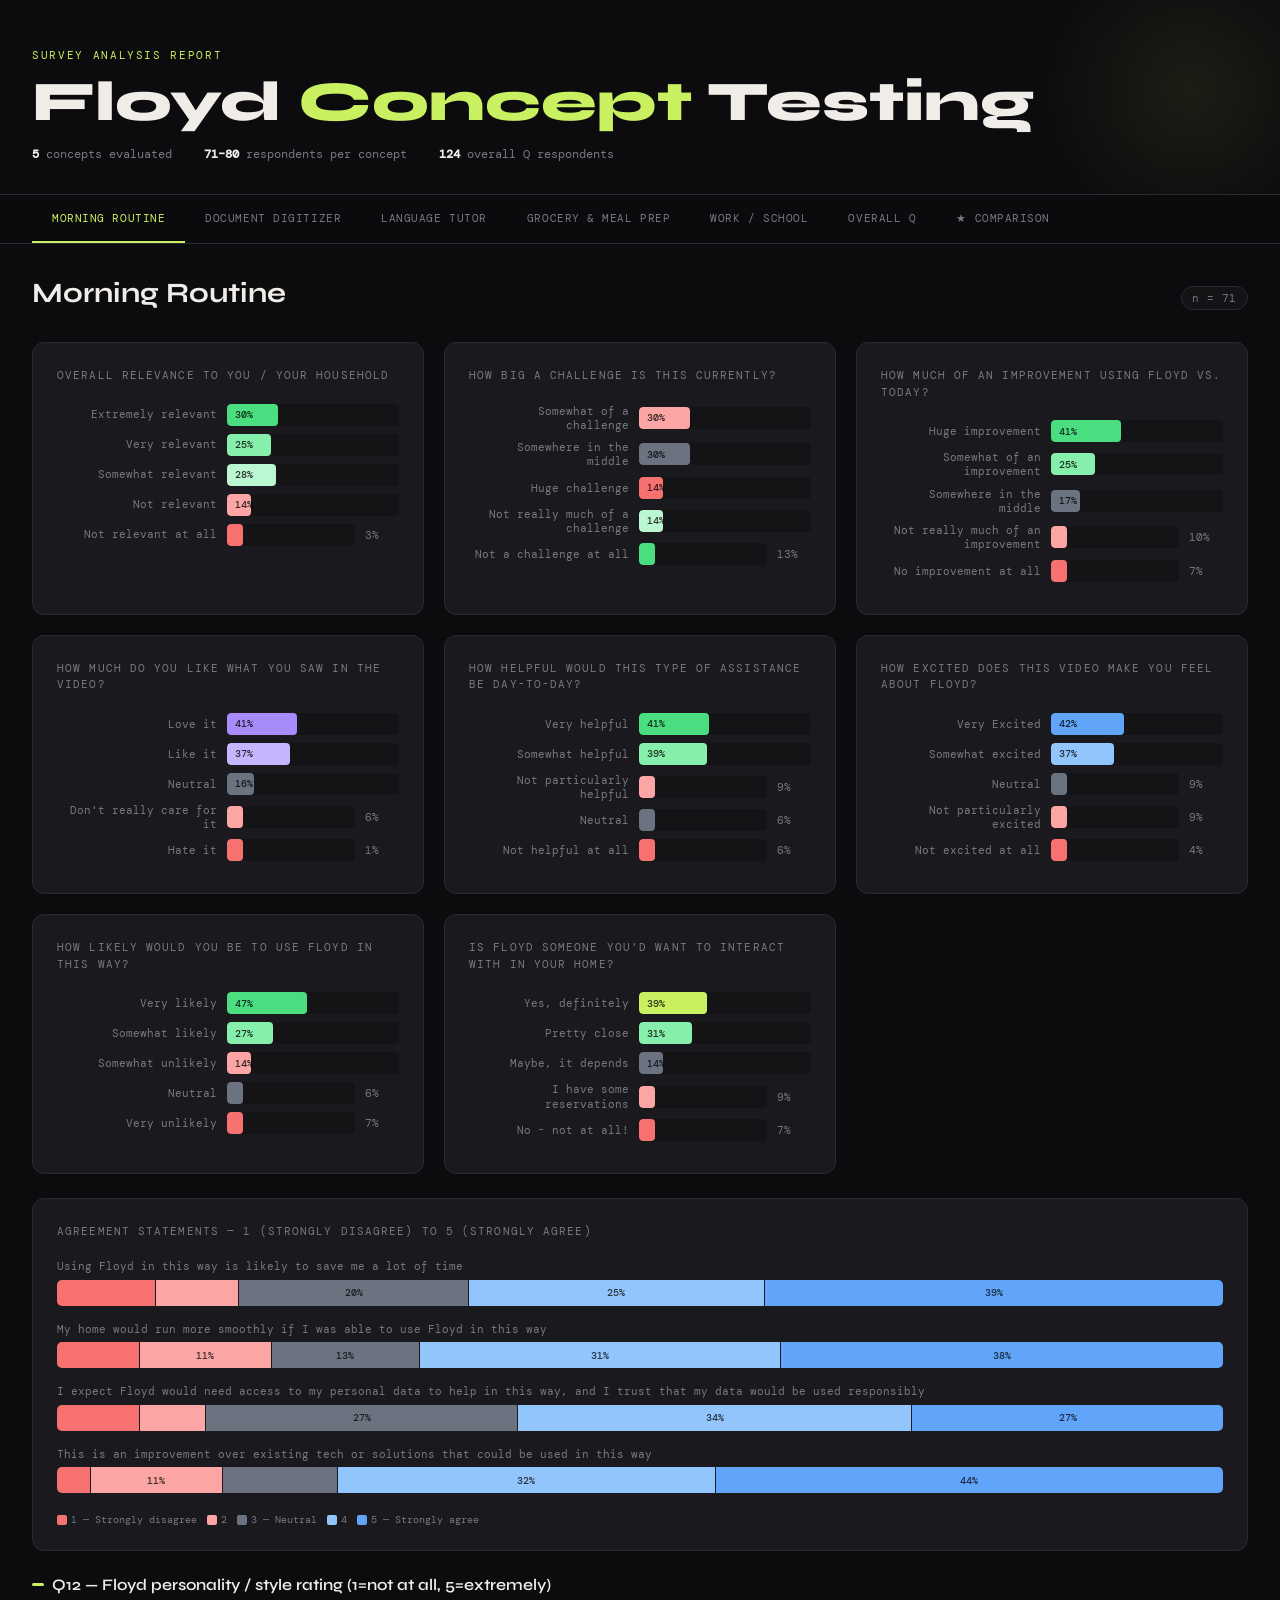
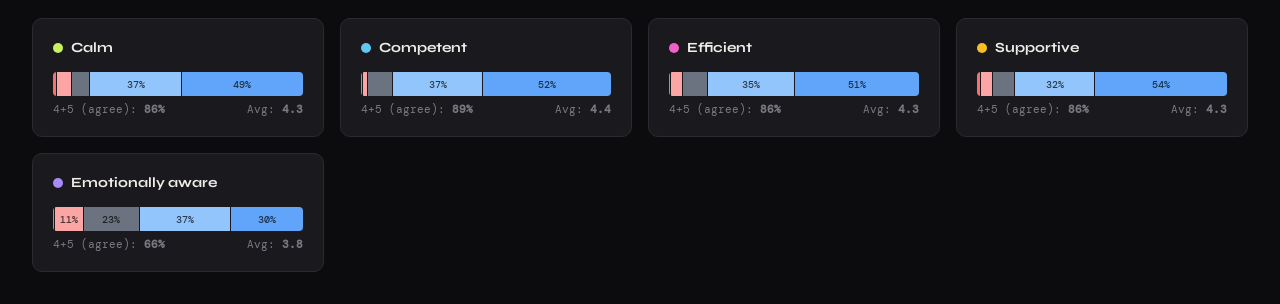
==== commit 01877c8c: "excel donwload Add styles for traits grid and export button functionality." ====
--- a/floyddashboard/index.html
+++ b/floyddashboard/index.html
@@ -401,6 +401,32 @@
     vertical-align: middle;
   }
 
+
+  /* Q12 TRAITS */
+  .traits-grid { display: grid; grid-template-columns: repeat(auto-fill, minmax(280px, 1fr)); gap: 1rem; margin-top: 1.5rem; }
+  .trait-card { background: var(--card); border: 1px solid var(--border); border-radius: 10px; padding: 1.25rem; }
+  .trait-name { font-family: 'Syne', sans-serif; font-size: 14px; font-weight: 700; color: var(--text); margin-bottom: 1rem; display: flex; align-items: center; gap: 8px; }
+  .trait-dot { width: 10px; height: 10px; border-radius: 50%; flex-shrink: 0; }
+  .trait-stacked { display: flex; height: 24px; border-radius: 4px; overflow: hidden; gap: 1px; margin-bottom: 6px; }
+  .trait-seg { display: flex; align-items: center; justify-content: center; font-size: 10px; font-weight: 500; color: rgba(0,0,0,0.7); transition: all 0.5s; }
+  .trait-summary { font-size: 11px; color: var(--muted); display: flex; justify-content: space-between; }
+
+  /* EXPORT BUTTON */
+  .export-btn {
+    font-family: 'DM Mono', monospace;
+    font-size: 11px;
+    letter-spacing: 0.05em;
+    padding: 8px 16px;
+    background: transparent;
+    border: 1px solid var(--accent);
+    color: var(--accent);
+    border-radius: 6px;
+    cursor: pointer;
+    transition: all 0.2s;
+    text-transform: uppercase;
+  }
+  .export-btn:hover { background: var(--accent); color: #0c0c0e; }
+
 </style>
 </head>
 <body>
@@ -471,6 +497,9 @@
       <div class="card-title">Agreement statements — 1 (strongly disagree) to 5 (strongly agree)</div>
       <div id="mr_agree"></div>
     </div>
+    <div class="sub-heading" style="margin-top:1.5rem">Q12 — Floyd personality / style rating (1=not at all, 5=extremely)</div>
+    <div class="traits-grid" id="mr_traits"></div>
+
   </div>
 
   <!-- ============ DOCUMENT DIGITIZER ============ -->
@@ -485,6 +514,10 @@
         <div id="dd_rel"></div>
       </div>
       <div class="card">
+        <div class="card-title">How big a challenge is this currently?</div>
+        <div id="dd_chal"></div>
+      </div>
+      <div class="card">
         <div class="card-title">How much of an improvement using Floyd vs. today?</div>
         <div id="dd_imp"></div>
       </div>
@@ -513,6 +546,9 @@
       <div class="card-title">Agreement statements — 1 (strongly disagree) to 5 (strongly agree)</div>
       <div id="dd_agree"></div>
     </div>
+    <div class="sub-heading" style="margin-top:1.5rem">Q12 — Floyd personality / style rating (1=not at all, 5=extremely)</div>
+    <div class="traits-grid" id="dd_traits"></div>
+
   </div>
 
   <!-- ============ LANGUAGE TUTOR ============ -->
@@ -559,6 +595,9 @@
       <div class="card-title">Agreement statements — 1 (strongly disagree) to 5 (strongly agree)</div>
       <div id="lt_agree"></div>
     </div>
+    <div class="sub-heading" style="margin-top:1.5rem">Q12 — Floyd personality / style rating (1=not at all, 5=extremely)</div>
+    <div class="traits-grid" id="lt_traits"></div>
+
   </div>
 
   <!-- ============ GROCERY & MEAL PREP ============ -->
@@ -605,6 +644,9 @@
       <div class="card-title">Agreement statements — 1 (strongly disagree) to 5 (strongly agree)</div>
       <div id="gm_agree"></div>
     </div>
+    <div class="sub-heading" style="margin-top:1.5rem">Q12 — Floyd personality / style rating (1=not at all, 5=extremely)</div>
+    <div class="traits-grid" id="gm_traits"></div>
+
   </div>
 
   <!-- ============ WORK / SCHOOL ============ -->
@@ -651,6 +693,9 @@
       <div class="card-title">Agreement statements — 1 (strongly disagree) to 5 (strongly agree)</div>
       <div id="ws_agree"></div>
     </div>
+    <div class="sub-heading" style="margin-top:1.5rem">Q12 — Floyd personality / style rating (1=not at all, 5=extremely)</div>
+    <div class="traits-grid" id="ws_traits"></div>
+
   </div>
 
   <!-- ============ OVERALL ============ -->
@@ -671,9 +716,12 @@
       <div class="section-title">Cross-Concept Comparison</div>
       <div class="n-badge">all 5 concepts</div>
     </div>
-    <div style="display:flex;gap:8px;margin-bottom:2rem;flex-wrap:wrap;align-items:center;">
-      <button class="view-btn active" id="btn-top1" onclick="switchView('top1')">Top response only</button>
-      <button class="view-btn" id="btn-top2" onclick="switchView('top2')">Top 2 responses combined</button>
+    <div style="display:flex;gap:8px;margin-bottom:2rem;flex-wrap:wrap;align-items:center;justify-content:space-between;">
+      <div style="display:flex;gap:8px;flex-wrap:wrap;">
+        <button class="view-btn active" id="btn-top1" onclick="switchView('top1')">Top response only</button>
+        <button class="view-btn" id="btn-top2" onclick="switchView('top2')">Top 2 responses combined</button>
+      </div>
+      <button class="export-btn" onclick="exportToCSV()">↓ Export to CSV</button>
     </div>
     <div id="comp-top1"><div id="comp1_content"></div></div>
     <div id="comp-top2" style="display:none"><div id="comp2_content"></div></div>
@@ -776,16 +824,18 @@
   if(!el) return;
   el.innerHTML = data.map(([name, pct]) => {
     const color = colorFn(name);
-    const w = Math.max(parseFloat(pct), 1);
-    const showIn = parseFloat(pct) >= 14;
+    const numPct = parseFloat(pct);
+    const w = Math.max(numPct, 1);
+    const showIn = numPct >= 14;
+    const display = Math.round(numPct) + '%';
     return `<div class="bar-row">
       <div class="bar-label">${name}</div>
       <div class="bar-track">
         <div class="bar-fill" style="width:${w}%;background:${color}">
-          ${showIn ? `<span class="bar-val">${pct}%</span>` : ''}
+          ${showIn ? `<span class="bar-val">${display}</span>` : ''}
         </div>
       </div>
-      ${!showIn ? `<span class="bar-val-out">${pct}%</span>` : ''}
+      ${!showIn ? `<span class="bar-val-out">${display}</span>` : ''}
     </div>`;
   }).join('');
 }
@@ -852,6 +902,10 @@
 ]);
 
 // ---- DOCUMENT DIGITIZER ----
+bars('dd_chal', [
+  ['Somewhere in the middle','33.8'],['Somewhat of a challenge','23.9'],
+  ['Not a challenge at all','18.3'],['Not really much of a challenge','15.5'],['Huge challenge','8.5']
+], chalC);
 bars('dd_rel', [
   ['Very relevant','36.6'],['Somewhat relevant','32.4'],['Extremely relevant','16.9'],
   ['Not relevant','12.7'],['Not relevant at all','1.4']
@@ -1100,7 +1154,7 @@
           const isWinner = v === maxVal;
           html += `<td>
             <div class="pct-cell" style="background:${bg};padding:5px 8px;border-radius:5px;display:inline-block;min-width:52px;">
-              ${v.toFixed(1)}%${isWinner ? '<span class="winner-badge">TOP</span>' : ''}
+              ${Math.round(v)}%${isWinner ? '<span class="winner-badge">TOP</span>' : ''}
             </div>
           </td>`;
         }
@@ -1122,6 +1176,118 @@
 buildCompTable('top1');
 buildCompTable('top2');
 
+
+// ---- Q12 TRAIT DATA ----
+const traitData = {
+  'Morning Routine': {
+    Calm:              {1:1.4, 2:5.6,  3:7.0,  4:36.6, 5:49.3},
+    Competent:         {1:0,   2:1.4,  3:9.9,  4:36.6, 5:52.1},
+    Efficient:         {1:0,   2:4.2,  3:9.9,  4:35.2, 5:50.7},
+    Supportive:        {1:1.4, 2:4.2,  3:8.5,  4:32.4, 5:53.5},
+    'Emotionally aware':{1:0,  2:11.3, 3:22.5, 4:36.6, 5:29.6},
+  },
+  'Document Digitizer': {
+    Calm:              {1:1.4, 2:5.6,  3:2.8,  4:38.0, 5:52.1},
+    Competent:         {1:0,   2:2.8,  3:16.9, 4:29.6, 5:50.7},
+    Efficient:         {1:0,   2:1.4,  3:14.1, 4:38.0, 5:46.5},
+    Supportive:        {1:1.4, 2:1.4,  3:8.5,  4:39.4, 5:49.3},
+    'Emotionally aware':{1:2.8, 2:5.6, 3:32.4, 4:35.2, 5:23.9},
+  },
+  'Language Tutor': {
+    Calm:              {1:2.8, 2:5.6,  3:13.9, 4:23.6, 5:54.2},
+    Competent:         {1:1.4, 2:6.9,  3:4.2,  4:36.1, 5:51.4},
+    Efficient:         {1:4.2, 2:1.4,  3:18.1, 4:26.4, 5:50.0},
+    Supportive:        {1:1.4, 2:4.2,  3:2.8,  4:19.4, 5:72.2},
+    'Emotionally aware':{1:2.8, 2:2.8, 3:19.4, 4:34.7, 5:40.3},
+  },
+  'Grocery & Meal Prep': {
+    Calm:              {1:2.6, 2:7.9,  3:2.6,  4:36.8, 5:50.0},
+    Competent:         {1:1.3, 2:1.3,  3:13.2, 4:23.7, 5:60.5},
+    Efficient:         {1:0,   2:2.6,  3:7.9,  4:23.7, 5:65.8},
+    Supportive:        {1:0,   2:2.6,  3:10.5, 4:27.6, 5:59.2},
+    'Emotionally aware':{1:2.6, 2:2.6, 3:32.9, 4:32.9, 5:28.9},
+  },
+  'Work / School': {
+    Calm:              {1:0,   2:2.5,  3:16.2, 4:33.8, 5:47.5},
+    Competent:         {1:1.2, 2:5.0,  3:6.2,  4:35.0, 5:52.5},
+    Efficient:         {1:1.2, 2:5.0,  3:3.8,  4:32.5, 5:57.5},
+    Supportive:        {1:0,   2:12.5, 3:11.2, 4:26.2, 5:50.0},
+    'Emotionally aware':{1:2.5, 2:11.2, 3:33.8, 4:25.0, 5:27.5},
+  },
+};
+
+const traitColors = ['#f87171','#fca5a5','#6b7280','#93c5fd','#60a5fa'];
+const traitDots = ['#c8f060','#60c8f0','#f060c8','#fbbf24','#a78bfa'];
+
+const prefixToName = {
+  mr: 'Morning Routine', dd: 'Document Digitizer', lt: 'Language Tutor',
+  gm: 'Grocery & Meal Prep', ws: 'Work / School'
+};
+
+function buildTraits(prefix) {
+  const concept = prefixToName[prefix];
+  const data = traitData[concept];
+  if(!data) return;
+  const el = document.getElementById(prefix + '_traits');
+  if(!el) return;
+
+  const traits = ['Calm','Competent','Efficient','Supportive','Emotionally aware'];
+  el.innerHTML = traits.map((trait, ti) => {
+    const d = data[trait];
+    const segs = [1,2,3,4,5].map(rating => {
+      const pct = d[rating] || 0;
+      const show = pct >= 10;
+      return `<div class="trait-seg" style="flex:${Math.max(pct,0.5)};background:${traitColors[rating-1]}">${show ? Math.round(pct)+'%' : ''}</div>`;
+    }).join('');
+    const top2 = Math.round((d[4]||0) + (d[5]||0));
+    const avg = ((1*(d[1]||0)+2*(d[2]||0)+3*(d[3]||0)+4*(d[4]||0)+5*(d[5]||0))/100).toFixed(1);
+    return `<div class="trait-card">
+      <div class="trait-name"><span class="trait-dot" style="background:${traitDots[ti]}"></span>${trait}</div>
+      <div class="trait-stacked">${segs}</div>
+      <div class="trait-summary">
+        <span>4+5 (agree): <strong>${top2}%</strong></span>
+        <span>Avg: <strong>${avg}</strong></span>
+      </div>
+    </div>`;
+  }).join('');
+}
+
+['mr','dd','lt','gm','ws'].forEach(buildTraits);
+
+// Update comparison data with dd_chal
+compData.sections[0].questions[1].top1[1] = 8.5;
+compData.sections[0].questions[1].top2[1] = 8.5 + 23.9;
+buildCompTable('top1');
+buildCompTable('top2');
+
+// ---- EXPORT TO CSV ----
+function exportToCSV() {
+  const currentView = document.getElementById('comp-top1').style.display !== 'none' ? 'top1' : 'top2';
+  const viewLabel = currentView === 'top1' ? 'Top Response' : 'Top 2 Responses Combined';
+  
+  let rows = [['Floyd Concept Testing — Cross-Concept Comparison']];
+  rows.push([viewLabel]);
+  rows.push([]);
+  rows.push(['Section','Question','Response Counted',...CONCEPTS]);
+
+  for(const sec of compData.sections) {
+    for(const row of sec.questions) {
+      const label = row[currentView + '_label'];
+      const vals = row[currentView].map(v => v === null ? 'N/A' : Math.round(v) + '%');
+      rows.push([sec.title, row.q, label, ...vals]);
+    }
+  }
+
+  const csv = rows.map(r => r.map(cell => `"${String(cell).replace(/"/g,'""')}"`).join(',')).join('\n');
+  const blob = new Blob([csv], {type:'text/csv'});
+  const url = URL.createObjectURL(blob);
+  const a = document.createElement('a');
+  a.href = url;
+  a.download = `Floyd_Comparison_${currentView === 'top1' ? 'TopBox' : 'Top2Box'}.csv`;
+  a.click();
+  URL.revokeObjectURL(url);
+}
+
 </script>
 </body>
 </html>
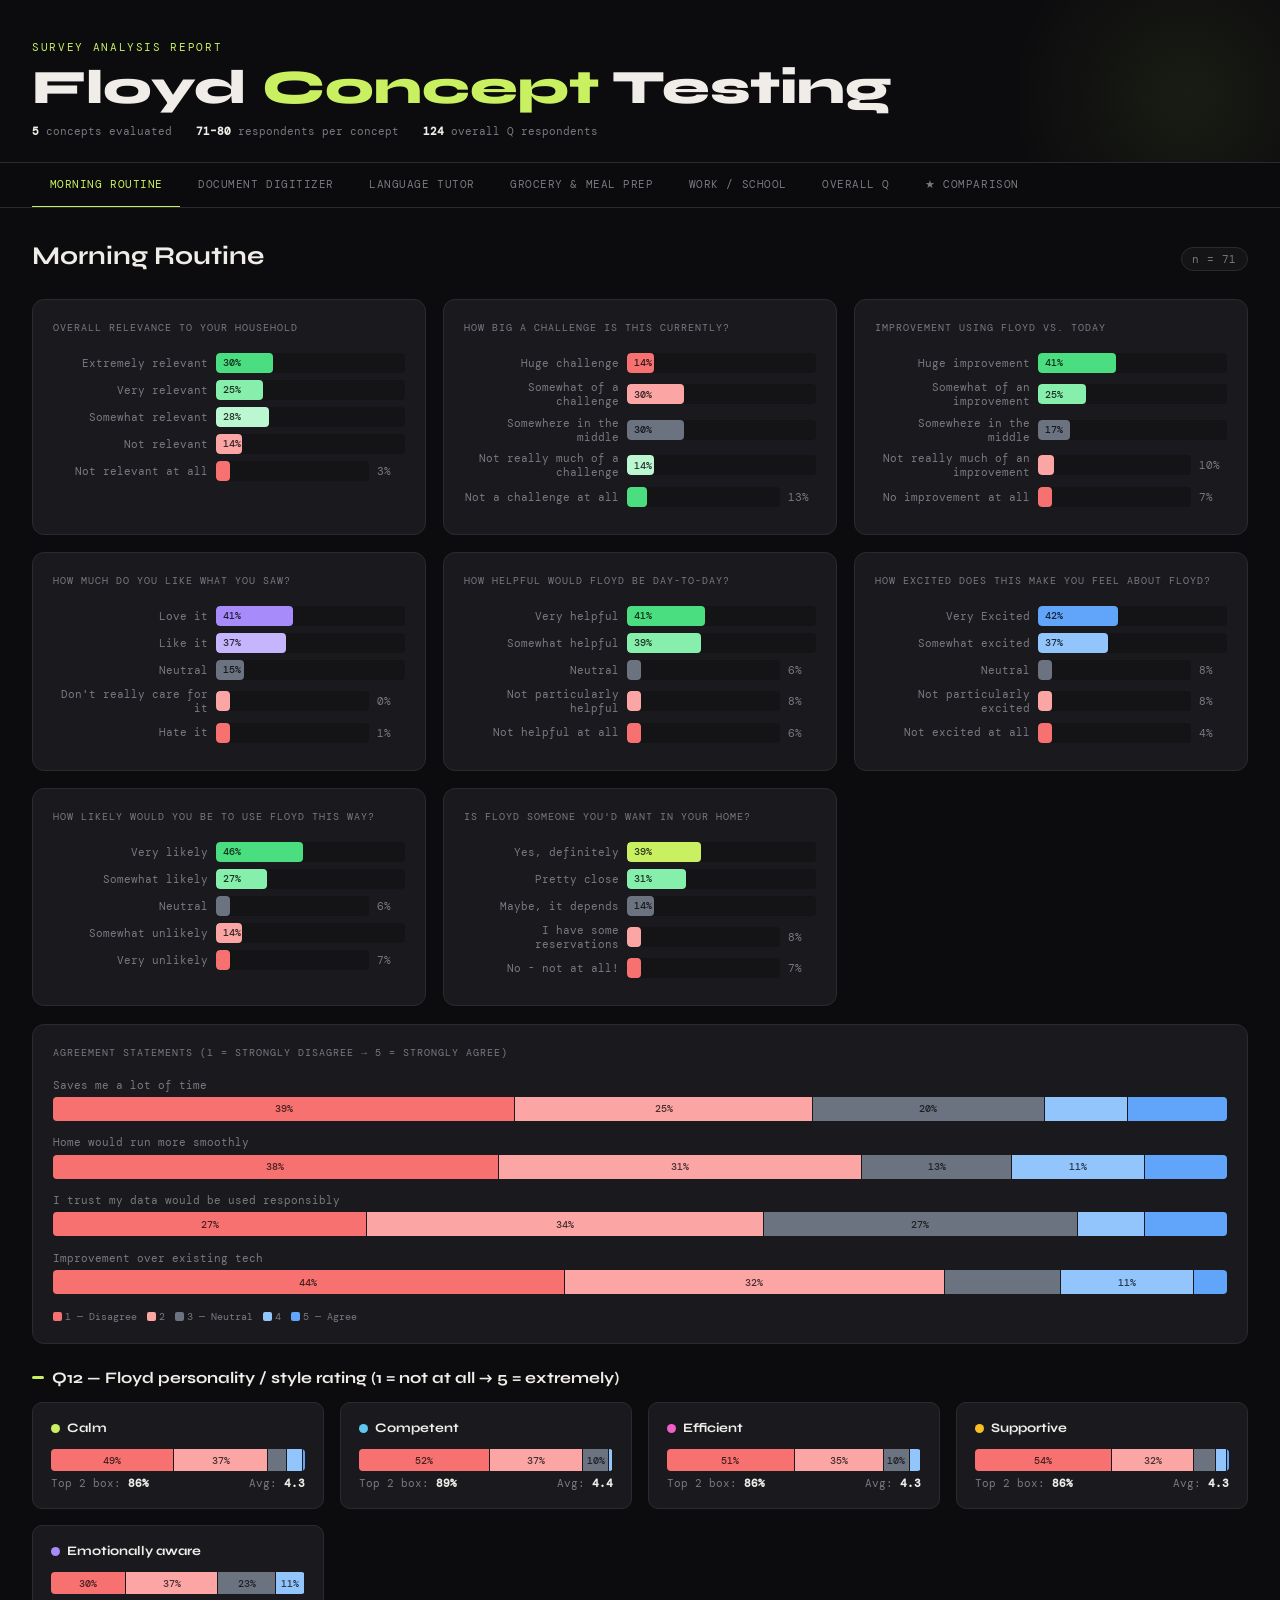
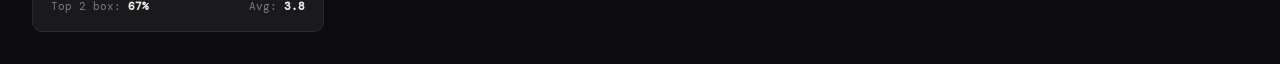
==== commit 2bcc26a5: "Remove decimals" ====
--- a/floyddashboard/index.html
+++ b/floyddashboard/index.html
@@ -3,438 +3,98 @@
 <head>
 <meta charset="UTF-8">
 <meta name="viewport" content="width=device-width, initial-scale=1.0">
-<title>Floyd Survey Analysis Dashboard</title>
-<link href="https://fonts.googleapis.com/css2?family=DM+Mono:wght@400;500&family=Syne:wght@400;600;700;800&display=swap" rel="stylesheet">
+<title>Floyd Concept Testing Dashboard</title>
+<link href="https://fonts.googleapis.com/css2?family=DM+Mono:wght@400;500&family=Syne:wght@700;800&display=swap" rel="stylesheet">
 <style>
-  :root {
-    --bg: #0c0c0e;
-    --surface: #141416;
-    --card: #1a1a1e;
-    --border: #2a2a30;
-    --text: #f0ede8;
-    --muted: #7a7880;
-    --accent: #c8f060;
-    --accent2: #60c8f0;
-    --accent3: #f060c8;
-    --pos1: #4ade80;
-    --pos2: #86efac;
-    --pos3: #bbf7d0;
-    --neu: #6b7280;
-    --neg1: #f87171;
-    --neg2: #fca5a5;
-    --neg3: #fecaca;
-    --blue1: #60a5fa;
-    --blue2: #93c5fd;
-    --purple1: #a78bfa;
-    --amber1: #fbbf24;
-  }
-  * { box-sizing: border-box; margin: 0; padding: 0; }
-  body {
-    font-family: 'DM Mono', monospace;
-    background: var(--bg);
-    color: var(--text);
-    min-height: 100vh;
-  }
-
-  /* HEADER */
-  header {
-    padding: 3rem 2rem 2rem;
-    border-bottom: 1px solid var(--border);
-    position: relative;
-    overflow: hidden;
-  }
-  header::before {
-    content: '';
-    position: absolute;
-    top: -60px; right: -60px;
-    width: 300px; height: 300px;
-    background: radial-gradient(circle, rgba(200,240,96,0.08) 0%, transparent 70%);
-    pointer-events: none;
-  }
-  .header-tag {
-    font-size: 11px;
-    letter-spacing: 0.15em;
-    color: var(--accent);
-    text-transform: uppercase;
-    margin-bottom: 0.75rem;
-  }
-  h1 {
-    font-family: 'Syne', sans-serif;
-    font-size: clamp(2rem, 5vw, 3.5rem);
-    font-weight: 800;
-    line-height: 1;
-    color: var(--text);
-    margin-bottom: 0.5rem;
-  }
-  h1 span { color: var(--accent); }
-  .header-meta {
-    font-size: 12px;
-    color: var(--muted);
-    margin-top: 1rem;
-    display: flex; gap: 2rem; flex-wrap: wrap;
-  }
-  .header-meta strong { color: var(--text); }
-
-  /* NAV */
-  nav {
-    position: sticky;
-    top: 0;
-    z-index: 100;
-    background: rgba(12,12,14,0.95);
-    backdrop-filter: blur(10px);
-    border-bottom: 1px solid var(--border);
-    padding: 0 2rem;
-    display: flex;
-    gap: 0;
-    overflow-x: auto;
-  }
-  nav::-webkit-scrollbar { height: 0; }
-  .nav-btn {
-    font-family: 'DM Mono', monospace;
-    font-size: 11px;
-    letter-spacing: 0.05em;
-    padding: 1rem 1.25rem;
-    background: none;
-    border: none;
-    color: var(--muted);
-    cursor: pointer;
-    white-space: nowrap;
-    border-bottom: 2px solid transparent;
-    transition: all 0.2s;
-    text-transform: uppercase;
-  }
-  .nav-btn:hover { color: var(--text); }
-  .nav-btn.active {
-    color: var(--accent);
-    border-bottom-color: var(--accent);
-  }
-
-  /* MAIN */
-  main { padding: 2rem; max-width: 1400px; margin: 0 auto; }
-
-  /* SECTION */
-  .section { display: none; }
-  .section.active { display: block; }
-
-  .section-header {
-    display: flex;
-    align-items: flex-end;
-    justify-content: space-between;
-    margin-bottom: 2rem;
-    flex-wrap: wrap;
-    gap: 1rem;
-  }
-  .section-title {
-    font-family: 'Syne', sans-serif;
-    font-size: 1.75rem;
-    font-weight: 700;
-    color: var(--text);
-  }
-  .n-badge {
-    font-size: 11px;
-    background: var(--surface);
-    border: 1px solid var(--border);
-    color: var(--muted);
-    padding: 4px 10px;
-    border-radius: 20px;
-    letter-spacing: 0.05em;
-  }
-
-  /* GRID */
-  .grid {
-    display: grid;
-    grid-template-columns: repeat(auto-fill, minmax(340px, 1fr));
-    gap: 1.25rem;
-    margin-bottom: 1.5rem;
-  }
-  .grid-wide { grid-template-columns: 1fr; }
-
-  /* CARD */
-  .card {
-    background: var(--card);
-    border: 1px solid var(--border);
-    border-radius: 12px;
-    padding: 1.5rem;
-  }
-  .card-title {
-    font-size: 11px;
-    text-transform: uppercase;
-    letter-spacing: 0.1em;
-    color: var(--muted);
-    margin-bottom: 1.25rem;
-    line-height: 1.5;
-  }
-
-  /* BAR CHART */
-  .bar-row {
-    display: flex;
-    align-items: center;
-    gap: 10px;
-    margin-bottom: 8px;
-  }
-  .bar-label {
-    font-size: 11px;
-    color: var(--muted);
-    width: 160px;
-    flex-shrink: 0;
-    text-align: right;
-    line-height: 1.3;
-  }
-  .bar-track {
-    flex: 1;
-    background: var(--surface);
-    border-radius: 4px;
-    height: 22px;
-    overflow: hidden;
-    position: relative;
-  }
-  .bar-fill {
-    height: 100%;
-    border-radius: 4px;
-    display: flex;
-    align-items: center;
-    padding: 0 8px;
-    min-width: 2px;
-    transition: width 0.6s cubic-bezier(0.4,0,0.2,1);
-  }
-  .bar-val {
-    font-size: 10px;
-    font-weight: 500;
-    color: rgba(0,0,0,0.8);
-    white-space: nowrap;
-  }
-  .bar-val-out {
-    font-size: 11px;
-    color: var(--muted);
-    white-space: nowrap;
-    min-width: 34px;
-  }
-
-  /* STACKED AGREE */
-  .agree-row { margin-bottom: 1rem; }
-  .agree-label {
-    font-size: 11px;
-    color: var(--muted);
-    margin-bottom: 5px;
-    line-height: 1.4;
-  }
-  .stacked-bar {
-    display: flex;
-    height: 26px;
-    border-radius: 5px;
-    overflow: hidden;
-    gap: 1px;
-  }
-  .stack-seg {
-    display: flex;
-    align-items: center;
-    justify-content: center;
-    font-size: 10px;
-    font-weight: 500;
-    color: rgba(0,0,0,0.75);
-    transition: all 0.6s;
-  }
-  .agree-legend {
-    display: flex;
-    flex-wrap: wrap;
-    gap: 10px;
-    margin-top: 1.25rem;
-    font-size: 10px;
-    color: var(--muted);
-  }
-  .agree-legend span { display: flex; align-items: center; gap: 4px; }
-  .legend-dot {
-    width: 10px; height: 10px;
-    border-radius: 2px;
-    display: inline-block;
-    flex-shrink: 0;
-  }
-
-  /* SPECIAL CARD - big stat */
-  .big-stat-grid {
-    display: grid;
-    grid-template-columns: 1fr 1fr;
-    gap: 1rem;
-    margin-bottom: 1.5rem;
-  }
-  .stat-card {
-    background: var(--surface);
-    border: 1px solid var(--border);
-    border-radius: 10px;
-    padding: 1.25rem;
-    display: flex;
-    flex-direction: column;
-    gap: 4px;
-  }
-  .stat-label { font-size: 10px; text-transform: uppercase; letter-spacing: 0.1em; color: var(--muted); }
-  .stat-val { font-family: 'Syne', sans-serif; font-size: 2rem; font-weight: 800; color: var(--accent); }
-  .stat-desc { font-size: 11px; color: var(--muted); }
-
-  /* DONUT */
-  .donut-wrap {
-    display: flex;
-    align-items: center;
-    gap: 2rem;
-    flex-wrap: wrap;
-  }
-  canvas.donut { flex-shrink: 0; }
-
-  /* SECTION DIVIDER */
-  .divider {
-    border: none;
-    border-top: 1px solid var(--border);
-    margin: 1.5rem 0;
-  }
-  .sub-heading {
-    font-family: 'Syne', sans-serif;
-    font-size: 1rem;
-    font-weight: 600;
-    color: var(--text);
-    margin-bottom: 1rem;
-    display: flex;
-    align-items: center;
-    gap: 0.5rem;
-  }
-  .sub-heading::before {
-    content: '';
-    display: inline-block;
-    width: 12px;
-    height: 3px;
-    background: var(--accent);
-    border-radius: 2px;
-  }
-
-  @media (max-width: 600px) {
-    main { padding: 1rem; }
-    .bar-label { width: 110px; font-size: 10px; }
-    .grid { grid-template-columns: 1fr; }
-  }
-
-  /* VIEW TOGGLE */
-  .view-btn {
-    font-family: 'DM Mono', monospace;
-    font-size: 11px;
-    letter-spacing: 0.05em;
-    padding: 8px 16px;
-    background: var(--surface);
-    border: 1px solid var(--border);
-    color: var(--muted);
-    border-radius: 6px;
-    cursor: pointer;
-    transition: all 0.2s;
-    text-transform: uppercase;
-  }
-  .view-btn.active {
-    background: var(--accent);
-    color: #0c0c0e;
-    border-color: var(--accent);
-    font-weight: 700;
-  }
-  /* COMPARISON TABLE */
-  .comp-section { margin-bottom: 2rem; }
-  .comp-section-title {
-    font-family: 'Syne', sans-serif;
-    font-size: 13px;
-    font-weight: 700;
-    text-transform: uppercase;
-    letter-spacing: 0.1em;
-    color: var(--muted);
-    padding: 0.5rem 0;
-    margin-bottom: 0.5rem;
-    border-bottom: 1px solid var(--border);
-  }
-  .comp-table { width: 100%; border-collapse: collapse; }
-  .comp-table th {
-    font-size: 10px;
-    text-transform: uppercase;
-    letter-spacing: 0.08em;
-    color: var(--muted);
-    padding: 8px 10px;
-    text-align: center;
-    background: var(--surface);
-    border: 1px solid var(--border);
-    white-space: nowrap;
-  }
-  .comp-table th.q-col { text-align: left; width: 220px; }
-  .comp-table td {
-    padding: 8px 10px;
-    border: 1px solid var(--border);
-    text-align: center;
-    font-size: 12px;
-    vertical-align: middle;
-  }
-  .comp-table td.q-cell {
-    text-align: left;
-    font-size: 11px;
-    color: var(--text);
-    background: var(--card);
-    line-height: 1.4;
-  }
-  .comp-table tr:hover td { filter: brightness(1.08); }
-  .pct-cell {
-    font-size: 13px;
-    font-weight: 700;
-    color: #0c0c0e;
-    border-radius: 4px;
-  }
-  .pct-na {
-    color: var(--muted);
-    font-size: 11px;
-  }
-  .sub-label {
-    display: block;
-    font-size: 9px;
-    color: #0c0c0e;
-    opacity: 0.65;
-    margin-top: 2px;
-    line-height: 1.2;
-  }
-  .winner-badge {
-    display: inline-block;
-    background: var(--accent);
-    color: #0c0c0e;
-    font-size: 9px;
-    font-weight: 700;
-    padding: 1px 5px;
-    border-radius: 10px;
-    margin-left: 4px;
-    vertical-align: middle;
-  }
-
-
-  /* Q12 TRAITS */
-  .traits-grid { display: grid; grid-template-columns: repeat(auto-fill, minmax(280px, 1fr)); gap: 1rem; margin-top: 1.5rem; }
-  .trait-card { background: var(--card); border: 1px solid var(--border); border-radius: 10px; padding: 1.25rem; }
-  .trait-name { font-family: 'Syne', sans-serif; font-size: 14px; font-weight: 700; color: var(--text); margin-bottom: 1rem; display: flex; align-items: center; gap: 8px; }
-  .trait-dot { width: 10px; height: 10px; border-radius: 50%; flex-shrink: 0; }
-  .trait-stacked { display: flex; height: 24px; border-radius: 4px; overflow: hidden; gap: 1px; margin-bottom: 6px; }
-  .trait-seg { display: flex; align-items: center; justify-content: center; font-size: 10px; font-weight: 500; color: rgba(0,0,0,0.7); transition: all 0.5s; }
-  .trait-summary { font-size: 11px; color: var(--muted); display: flex; justify-content: space-between; }
-
-  /* EXPORT BUTTON */
-  .export-btn {
-    font-family: 'DM Mono', monospace;
-    font-size: 11px;
-    letter-spacing: 0.05em;
-    padding: 8px 16px;
-    background: transparent;
-    border: 1px solid var(--accent);
-    color: var(--accent);
-    border-radius: 6px;
-    cursor: pointer;
-    transition: all 0.2s;
-    text-transform: uppercase;
-  }
-  .export-btn:hover { background: var(--accent); color: #0c0c0e; }
-
+*{box-sizing:border-box;margin:0;padding:0}
+:root{
+  --bg:#0c0c0e;--surface:#141416;--card:#1a1a1e;--border:#2a2a30;
+  --text:#f0ede8;--muted:#7a7880;
+  --accent:#c8f060;--blue:#60a5fa;--purple:#a78bfa;--amber:#fbbf24;--red:#f87171;
+  --pos1:#4ade80;--pos2:#86efac;--pos3:#bbf7d0;--neu:#6b7280;--neg1:#f87171;--neg2:#fca5a5;--neg3:#fecaca;
+}
+body{font-family:'DM Mono',monospace;background:var(--bg);color:var(--text);min-height:100vh}
+
+header{padding:2.5rem 2rem 1.5rem;border-bottom:1px solid var(--border);position:relative;overflow:hidden}
+header::before{content:'';position:absolute;top:-80px;right:-80px;width:350px;height:350px;background:radial-gradient(circle,rgba(200,240,96,.07) 0%,transparent 70%);pointer-events:none}
+.htag{font-size:11px;letter-spacing:.15em;color:var(--accent);text-transform:uppercase;margin-bottom:.6rem}
+h1{font-family:'Syne',sans-serif;font-size:clamp(1.8rem,4vw,3rem);font-weight:800;line-height:1;margin-bottom:.75rem}
+h1 span{color:var(--accent)}
+.hmeta{font-size:11px;color:var(--muted);display:flex;gap:1.5rem;flex-wrap:wrap}
+.hmeta strong{color:var(--text)}
+
+nav{position:sticky;top:0;z-index:100;background:rgba(12,12,14,.96);backdrop-filter:blur(10px);border-bottom:1px solid var(--border);padding:0 2rem;display:flex;gap:0;overflow-x:auto}
+nav::-webkit-scrollbar{height:0}
+.nb{font-family:'DM Mono',monospace;font-size:11px;letter-spacing:.05em;padding:.9rem 1.1rem;background:none;border:none;color:var(--muted);cursor:pointer;white-space:nowrap;border-bottom:2px solid transparent;transition:all .2s;text-transform:uppercase}
+.nb:hover{color:var(--text)}
+.nb.active{color:var(--accent);border-bottom-color:var(--accent)}
+
+main{padding:2rem;max-width:1400px;margin:0 auto}
+
+.sec{display:none}
+.sec.active{display:block}
+
+.sec-hdr{display:flex;align-items:flex-end;justify-content:space-between;margin-bottom:1.75rem;flex-wrap:wrap;gap:1rem}
+.sec-title{font-family:'Syne',sans-serif;font-size:1.6rem;font-weight:700}
+.nbadge{font-size:11px;background:var(--surface);border:1px solid var(--border);color:var(--muted);padding:4px 10px;border-radius:20px;letter-spacing:.05em}
+
+.grid{display:grid;grid-template-columns:repeat(auto-fill,minmax(320px,1fr));gap:1.1rem;margin-bottom:1.1rem}
+.card{background:var(--card);border:1px solid var(--border);border-radius:12px;padding:1.25rem}
+.ctitle{font-size:10px;text-transform:uppercase;letter-spacing:.1em;color:var(--muted);margin-bottom:1.1rem;line-height:1.5}
+
+.br{display:flex;align-items:center;gap:8px;margin-bottom:7px}
+.bl{font-size:11px;color:var(--muted);width:155px;flex-shrink:0;text-align:right;line-height:1.3}
+.bt{flex:1;background:var(--surface);border-radius:4px;height:20px;overflow:hidden}
+.bf{height:100%;border-radius:4px;display:flex;align-items:center;padding:0 7px;min-width:2px}
+.bv{font-size:10px;font-weight:500;color:rgba(0,0,0,.8);white-space:nowrap}
+.bvo{font-size:11px;color:var(--muted);white-space:nowrap;min-width:28px}
+
+.sub-hdr{font-family:'Syne',sans-serif;font-size:1rem;font-weight:700;color:var(--text);margin:1.5rem 0 .9rem;display:flex;align-items:center;gap:.5rem}
+.sub-hdr::before{content:'';display:inline-block;width:12px;height:3px;background:var(--accent);border-radius:2px}
+
+.agree-row{margin-bottom:.9rem}
+.agree-lbl{font-size:11px;color:var(--muted);margin-bottom:4px;line-height:1.4}
+.stk{display:flex;height:24px;border-radius:4px;overflow:hidden;gap:1px}
+.ss{display:flex;align-items:center;justify-content:center;font-size:10px;font-weight:500;color:rgba(0,0,0,.72)}
+.ag-leg{display:flex;flex-wrap:wrap;gap:10px;margin-top:1rem;font-size:10px;color:var(--muted)}
+.ag-leg span{display:flex;align-items:center;gap:3px}
+.dot{width:9px;height:9px;border-radius:2px;display:inline-block;flex-shrink:0}
+
+.traits-grid{display:grid;grid-template-columns:repeat(auto-fill,minmax(260px,1fr));gap:1rem}
+.tcrd{background:var(--card);border:1px solid var(--border);border-radius:10px;padding:1.1rem}
+.tname{font-family:'Syne',sans-serif;font-size:13px;font-weight:700;margin-bottom:.8rem;display:flex;align-items:center;gap:7px}
+.tdot{width:9px;height:9px;border-radius:50%;flex-shrink:0}
+.tstk{display:flex;height:22px;border-radius:4px;overflow:hidden;gap:1px;margin-bottom:5px}
+.tsum{font-size:11px;color:var(--muted);display:flex;justify-content:space-between}
+.tsum strong{color:var(--text)}
+
+/* COMPARISON */
+.view-btns{display:flex;gap:8px;flex-wrap:wrap}
+.vbtn{font-family:'DM Mono',monospace;font-size:11px;letter-spacing:.05em;padding:7px 14px;background:var(--surface);border:1px solid var(--border);color:var(--muted);border-radius:6px;cursor:pointer;transition:all .2s;text-transform:uppercase}
+.vbtn.active{background:var(--accent);color:#0c0c0e;border-color:var(--accent);font-weight:700}
+.exp-btn{font-family:'DM Mono',monospace;font-size:11px;letter-spacing:.05em;padding:7px 14px;background:transparent;border:1px solid var(--accent);color:var(--accent);border-radius:6px;cursor:pointer;transition:all .2s;text-transform:uppercase}
+.exp-btn:hover{background:var(--accent);color:#0c0c0e}
+
+.comp-sec{margin-bottom:1.75rem}
+.comp-sec-title{font-size:11px;text-transform:uppercase;letter-spacing:.1em;color:var(--muted);padding:.4rem 0;margin-bottom:.5rem;border-bottom:1px solid var(--border)}
+.ctable{width:100%;border-collapse:collapse}
+.ctable th{font-size:10px;text-transform:uppercase;letter-spacing:.07em;color:var(--muted);padding:7px 10px;text-align:center;background:var(--surface);border:1px solid var(--border);white-space:nowrap}
+.ctable th.qcol{text-align:left;width:210px}
+.ctable td{padding:7px 9px;border:1px solid var(--border);text-align:center;font-size:12px;vertical-align:middle}
+.ctable td.qcell{text-align:left;font-size:11px;color:var(--text);background:var(--card);line-height:1.4}
+.ctable tr:hover td{filter:brightness(1.07)}
+.pcell{font-size:13px;font-weight:700;color:#0c0c0e;border-radius:4px;padding:4px 8px;display:inline-block;min-width:50px}
+.top-badge{display:inline-block;background:var(--accent);color:#0c0c0e;font-size:8px;font-weight:700;padding:1px 4px;border-radius:8px;margin-left:3px;vertical-align:middle}
+
+@media(max-width:600px){main{padding:1rem}.bl{width:110px;font-size:10px}.grid{grid-template-columns:1fr}}
 </style>
 </head>
 <body>
 
 <header>
-  <div class="header-tag">Survey Analysis Report</div>
+  <div class="htag">Survey Analysis Report</div>
   <h1>Floyd <span>Concept</span> Testing</h1>
-  <div class="header-meta">
+  <div class="hmeta">
     <div><strong>5</strong> concepts evaluated</div>
     <div><strong>71–80</strong> respondents per concept</div>
     <div><strong>124</strong> overall Q respondents</div>
@@ -442,852 +102,530 @@
 </header>
 
 <nav>
-  <button class="nav-btn active" onclick="show('morning', this)">Morning Routine</button>
-  <button class="nav-btn" onclick="show('docdig', this)">Document Digitizer</button>
-  <button class="nav-btn" onclick="show('lang', this)">Language Tutor</button>
-  <button class="nav-btn" onclick="show('grocery', this)">Grocery & Meal Prep</button>
-  <button class="nav-btn" onclick="show('work', this)">Work / School</button>
-  <button class="nav-btn" onclick="show('overall', this)">Overall Q</button>
-  <button class="nav-btn" onclick="show('comparison', this)">★ Comparison</button>
+  <button class="nb active" onclick="show('mr',this)">Morning Routine</button>
+  <button class="nb" onclick="show('dd',this)">Document Digitizer</button>
+  <button class="nb" onclick="show('lt',this)">Language Tutor</button>
+  <button class="nb" onclick="show('gm',this)">Grocery &amp; Meal Prep</button>
+  <button class="nb" onclick="show('ws',this)">Work / School</button>
+  <button class="nb" onclick="show('ov',this)">Overall Q</button>
+  <button class="nb" onclick="show('cmp',this)">★ Comparison</button>
 </nav>
 
 <main>
 
-  <!-- ============ MORNING ROUTINE ============ -->
-  <div class="section active" id="morning">
-    <div class="section-header">
-      <div class="section-title">Morning Routine</div>
-      <div class="n-badge">n = 71</div>
+<!-- ===== MORNING ROUTINE ===== -->
+<div class="sec active" id="mr">
+  <div class="sec-hdr"><div class="sec-title">Morning Routine</div><div class="nbadge">n = 71</div></div>
+  <div class="grid">
+    <div class="card"><div class="ctitle">Overall relevance to your household</div><div id="mr_rel"></div></div>
+    <div class="card"><div class="ctitle">How big a challenge is this currently?</div><div id="mr_chal"></div></div>
+    <div class="card"><div class="ctitle">Improvement using Floyd vs. today</div><div id="mr_imp"></div></div>
+    <div class="card"><div class="ctitle">How much do you like what you saw?</div><div id="mr_like"></div></div>
+    <div class="card"><div class="ctitle">How helpful would Floyd be day-to-day?</div><div id="mr_help"></div></div>
+    <div class="card"><div class="ctitle">How excited does this make you feel about Floyd?</div><div id="mr_exc"></div></div>
+    <div class="card"><div class="ctitle">How likely would you be to use Floyd this way?</div><div id="mr_likely"></div></div>
+    <div class="card"><div class="ctitle">Is Floyd someone you'd want in your home?</div><div id="mr_who"></div></div>
+  </div>
+  <div class="card">
+    <div class="ctitle">Agreement statements (1 = strongly disagree → 5 = strongly agree)</div>
+    <div id="mr_agree"></div>
+  </div>
+  <div class="sub-hdr">Q12 — Floyd personality / style rating (1 = not at all → 5 = extremely)</div>
+  <div class="traits-grid" id="mr_traits"></div>
+</div>
+
+<!-- ===== DOCUMENT DIGITIZER ===== -->
+<div class="sec" id="dd">
+  <div class="sec-hdr"><div class="sec-title">Document Digitizer</div><div class="nbadge">n = 71</div></div>
+  <div class="grid">
+    <div class="card"><div class="ctitle">Overall relevance to your household</div><div id="dd_rel"></div></div>
+    <div class="card"><div class="ctitle">How big a challenge is this currently?</div><div id="dd_chal"></div></div>
+    <div class="card"><div class="ctitle">Improvement using Floyd vs. today</div><div id="dd_imp"></div></div>
+    <div class="card"><div class="ctitle">How much do you like what you saw?</div><div id="dd_like"></div></div>
+    <div class="card"><div class="ctitle">How helpful would Floyd be day-to-day?</div><div id="dd_help"></div></div>
+    <div class="card"><div class="ctitle">How excited does this make you feel about Floyd?</div><div id="dd_exc"></div></div>
+    <div class="card"><div class="ctitle">How likely would you be to use Floyd this way?</div><div id="dd_likely"></div></div>
+    <div class="card"><div class="ctitle">Is Floyd someone you'd want in your home?</div><div id="dd_who"></div></div>
+  </div>
+  <div class="card">
+    <div class="ctitle">Agreement statements (1 = strongly disagree → 5 = strongly agree)</div>
+    <div id="dd_agree"></div>
+  </div>
+  <div class="sub-hdr">Q12 — Floyd personality / style rating (1 = not at all → 5 = extremely)</div>
+  <div class="traits-grid" id="dd_traits"></div>
+</div>
+
+<!-- ===== LANGUAGE TUTOR ===== -->
+<div class="sec" id="lt">
+  <div class="sec-hdr"><div class="sec-title">Language Tutor</div><div class="nbadge">n = 72</div></div>
+  <div class="grid">
+    <div class="card"><div class="ctitle">Overall relevance to your household</div><div id="lt_rel"></div></div>
+    <div class="card"><div class="ctitle">How big a challenge is this currently?</div><div id="lt_chal"></div></div>
+    <div class="card"><div class="ctitle">Improvement using Floyd vs. today</div><div id="lt_imp"></div></div>
+    <div class="card"><div class="ctitle">How much do you like what you saw?</div><div id="lt_like"></div></div>
+    <div class="card"><div class="ctitle">How helpful would Floyd be day-to-day?</div><div id="lt_help"></div></div>
+    <div class="card"><div class="ctitle">How excited does this make you feel about Floyd?</div><div id="lt_exc"></div></div>
+    <div class="card"><div class="ctitle">How likely would you be to use Floyd this way?</div><div id="lt_likely"></div></div>
+    <div class="card"><div class="ctitle">Is Floyd someone you'd want in your home?</div><div id="lt_who"></div></div>
+  </div>
+  <div class="card">
+    <div class="ctitle">Agreement statements (1 = strongly disagree → 5 = strongly agree)</div>
+    <div id="lt_agree"></div>
+  </div>
+  <div class="sub-hdr">Q12 — Floyd personality / style rating (1 = not at all → 5 = extremely)</div>
+  <div class="traits-grid" id="lt_traits"></div>
+</div>
+
+<!-- ===== GROCERY & MEAL PREP ===== -->
+<div class="sec" id="gm">
+  <div class="sec-hdr"><div class="sec-title">Grocery &amp; Meal Prep Assistant</div><div class="nbadge">n = 76</div></div>
+  <div class="grid">
+    <div class="card"><div class="ctitle">Overall relevance to your household</div><div id="gm_rel"></div></div>
+    <div class="card"><div class="ctitle">How big a challenge is this currently?</div><div id="gm_chal"></div></div>
+    <div class="card"><div class="ctitle">Improvement using Floyd vs. today</div><div id="gm_imp"></div></div>
+    <div class="card"><div class="ctitle">How much do you like what you saw?</div><div id="gm_like"></div></div>
+    <div class="card"><div class="ctitle">How helpful would Floyd be day-to-day?</div><div id="gm_help"></div></div>
+    <div class="card"><div class="ctitle">How excited does this make you feel about Floyd?</div><div id="gm_exc"></div></div>
+    <div class="card"><div class="ctitle">How likely would you be to use Floyd this way?</div><div id="gm_likely"></div></div>
+    <div class="card"><div class="ctitle">Is Floyd someone you'd want in your home?</div><div id="gm_who"></div></div>
+  </div>
+  <div class="card">
+    <div class="ctitle">Agreement statements (1 = strongly disagree → 5 = strongly agree)</div>
+    <div id="gm_agree"></div>
+  </div>
+  <div class="sub-hdr">Q12 — Floyd personality / style rating (1 = not at all → 5 = extremely)</div>
+  <div class="traits-grid" id="gm_traits"></div>
+</div>
+
+<!-- ===== WORK / SCHOOL ===== -->
+<div class="sec" id="ws">
+  <div class="sec-hdr"><div class="sec-title">Work / School Assistant</div><div class="nbadge">n = 80</div></div>
+  <div class="grid">
+    <div class="card"><div class="ctitle">Overall relevance to your household</div><div id="ws_rel"></div></div>
+    <div class="card"><div class="ctitle">How big a challenge is this currently?</div><div id="ws_chal"></div></div>
+    <div class="card"><div class="ctitle">Improvement using Floyd vs. today</div><div id="ws_imp"></div></div>
+    <div class="card"><div class="ctitle">How much do you like what you saw?</div><div id="ws_like"></div></div>
+    <div class="card"><div class="ctitle">How helpful would Floyd be day-to-day?</div><div id="ws_help"></div></div>
+    <div class="card"><div class="ctitle">How excited does this make you feel about Floyd?</div><div id="ws_exc"></div></div>
+    <div class="card"><div class="ctitle">How likely would you be to use Floyd this way?</div><div id="ws_likely"></div></div>
+    <div class="card"><div class="ctitle">Is Floyd someone you'd want in your home?</div><div id="ws_who"></div></div>
+  </div>
+  <div class="card">
+    <div class="ctitle">Agreement statements (1 = strongly disagree → 5 = strongly agree)</div>
+    <div id="ws_agree"></div>
+  </div>
+  <div class="sub-hdr">Q12 — Floyd personality / style rating (1 = not at all → 5 = extremely)</div>
+  <div class="traits-grid" id="ws_traits"></div>
+</div>
+
+<!-- ===== OVERALL Q ===== -->
+<div class="sec" id="ov">
+  <div class="sec-hdr"><div class="sec-title">Overall Question</div><div class="nbadge">n = 124</div></div>
+  <div class="card" style="max-width:500px">
+    <div class="ctitle">Would you prefer Floyd have the same personality across tasks, or show up differently in different scenarios?</div>
+    <div id="ov_pref"></div>
+  </div>
+</div>
+
+<!-- ===== COMPARISON ===== -->
+<div class="sec" id="cmp">
+  <div class="sec-hdr"><div class="sec-title">Cross-Concept Comparison</div><div class="nbadge">all 5 concepts</div></div>
+  <div style="display:flex;justify-content:space-between;align-items:center;flex-wrap:wrap;gap:10px;margin-bottom:1.5rem">
+    <div class="view-btns">
+      <button class="vbtn active" id="btn1" onclick="switchView('top1')">Top box only</button>
+      <button class="vbtn" id="btn2" onclick="switchView('top2')">Top 2 box combined</button>
     </div>
-    <div class="grid">
-      <div class="card">
-        <div class="card-title">Overall relevance to you / your household</div>
-        <div id="mr_rel"></div>
-      </div>
-      <div class="card">
-        <div class="card-title">How big a challenge is this currently?</div>
-        <div id="mr_chal"></div>
-      </div>
-      <div class="card">
-        <div class="card-title">How much of an improvement using Floyd vs. today?</div>
-        <div id="mr_imp"></div>
-      </div>
-      <div class="card">
-        <div class="card-title">How much do you like what you saw in the video?</div>
-        <div id="mr_like"></div>
-      </div>
-      <div class="card">
-        <div class="card-title">How helpful would this type of assistance be day-to-day?</div>
-        <div id="mr_help"></div>
-      </div>
-      <div class="card">
-        <div class="card-title">How excited does this video make you feel about Floyd?</div>
-        <div id="mr_exc"></div>
-      </div>
-      <div class="card">
-        <div class="card-title">How likely would you be to use Floyd in this way?</div>
-        <div id="mr_likely"></div>
-      </div>
-      <div class="card">
-        <div class="card-title">Is Floyd someone you'd want to interact with in your home?</div>
-        <div id="mr_who"></div>
-      </div>
-    </div>
-    <div class="card">
-      <div class="card-title">Agreement statements — 1 (strongly disagree) to 5 (strongly agree)</div>
-      <div id="mr_agree"></div>
-    </div>
-    <div class="sub-heading" style="margin-top:1.5rem">Q12 — Floyd personality / style rating (1=not at all, 5=extremely)</div>
-    <div class="traits-grid" id="mr_traits"></div>
-
-  </div>
-
-  <!-- ============ DOCUMENT DIGITIZER ============ -->
-  <div class="section" id="docdig">
-    <div class="section-header">
-      <div class="section-title">Document Digitizer</div>
-      <div class="n-badge">n = 71</div>
-    </div>
-    <div class="grid">
-      <div class="card">
-        <div class="card-title">Overall relevance to you / your household</div>
-        <div id="dd_rel"></div>
-      </div>
-      <div class="card">
-        <div class="card-title">How big a challenge is this currently?</div>
-        <div id="dd_chal"></div>
-      </div>
-      <div class="card">
-        <div class="card-title">How much of an improvement using Floyd vs. today?</div>
-        <div id="dd_imp"></div>
-      </div>
-      <div class="card">
-        <div class="card-title">How much do you like what you saw in the video?</div>
-        <div id="dd_like"></div>
-      </div>
-      <div class="card">
-        <div class="card-title">How helpful would this type of assistance be day-to-day?</div>
-        <div id="dd_help"></div>
-      </div>
-      <div class="card">
-        <div class="card-title">How excited does this video make you feel about Floyd?</div>
-        <div id="dd_exc"></div>
-      </div>
-      <div class="card">
-        <div class="card-title">How likely would you be to use Floyd in this way?</div>
-        <div id="dd_likely"></div>
-      </div>
-      <div class="card">
-        <div class="card-title">Is Floyd someone you'd want to interact with in your home?</div>
-        <div id="dd_who"></div>
-      </div>
-    </div>
-    <div class="card">
-      <div class="card-title">Agreement statements — 1 (strongly disagree) to 5 (strongly agree)</div>
-      <div id="dd_agree"></div>
-    </div>
-    <div class="sub-heading" style="margin-top:1.5rem">Q12 — Floyd personality / style rating (1=not at all, 5=extremely)</div>
-    <div class="traits-grid" id="dd_traits"></div>
-
-  </div>
-
-  <!-- ============ LANGUAGE TUTOR ============ -->
-  <div class="section" id="lang">
-    <div class="section-header">
-      <div class="section-title">Language Tutor</div>
-      <div class="n-badge">n = 72</div>
-    </div>
-    <div class="grid">
-      <div class="card">
-        <div class="card-title">Overall relevance to you / your household</div>
-        <div id="lt_rel"></div>
-      </div>
-      <div class="card">
-        <div class="card-title">How big a challenge is this currently?</div>
-        <div id="lt_chal"></div>
-      </div>
-      <div class="card">
-        <div class="card-title">How much of an improvement using Floyd vs. today?</div>
-        <div id="lt_imp"></div>
-      </div>
-      <div class="card">
-        <div class="card-title">How much do you like what you saw in the video?</div>
-        <div id="lt_like"></div>
-      </div>
-      <div class="card">
-        <div class="card-title">How helpful would this type of assistance be day-to-day?</div>
-        <div id="lt_help"></div>
-      </div>
-      <div class="card">
-        <div class="card-title">How excited does this video make you feel about Floyd?</div>
-        <div id="lt_exc"></div>
-      </div>
-      <div class="card">
-        <div class="card-title">How likely would you be to use Floyd in this way?</div>
-        <div id="lt_likely"></div>
-      </div>
-      <div class="card">
-        <div class="card-title">Is Floyd someone you'd want to interact with in your home?</div>
-        <div id="lt_who"></div>
-      </div>
-    </div>
-    <div class="card">
-      <div class="card-title">Agreement statements — 1 (strongly disagree) to 5 (strongly agree)</div>
-      <div id="lt_agree"></div>
-    </div>
-    <div class="sub-heading" style="margin-top:1.5rem">Q12 — Floyd personality / style rating (1=not at all, 5=extremely)</div>
-    <div class="traits-grid" id="lt_traits"></div>
-
-  </div>
-
-  <!-- ============ GROCERY & MEAL PREP ============ -->
-  <div class="section" id="grocery">
-    <div class="section-header">
-      <div class="section-title">Grocery & Meal Prep Assistant</div>
-      <div class="n-badge">n = 76</div>
-    </div>
-    <div class="grid">
-      <div class="card">
-        <div class="card-title">Overall relevance to you / your household</div>
-        <div id="gm_rel"></div>
-      </div>
-      <div class="card">
-        <div class="card-title">How big a challenge is this currently?</div>
-        <div id="gm_chal"></div>
-      </div>
-      <div class="card">
-        <div class="card-title">How much of an improvement using Floyd vs. today?</div>
-        <div id="gm_imp"></div>
-      </div>
-      <div class="card">
-        <div class="card-title">How much do you like what you saw in the video?</div>
-        <div id="gm_like"></div>
-      </div>
-      <div class="card">
-        <div class="card-title">How helpful would this type of assistance be day-to-day?</div>
-        <div id="gm_help"></div>
-      </div>
-      <div class="card">
-        <div class="card-title">How excited does this video make you feel about Floyd?</div>
-        <div id="gm_exc"></div>
-      </div>
-      <div class="card">
-        <div class="card-title">How likely would you be to use Floyd in this way?</div>
-        <div id="gm_likely"></div>
-      </div>
-      <div class="card">
-        <div class="card-title">Is Floyd someone you'd want to interact with in your home?</div>
-        <div id="gm_who"></div>
-      </div>
-    </div>
-    <div class="card">
-      <div class="card-title">Agreement statements — 1 (strongly disagree) to 5 (strongly agree)</div>
-      <div id="gm_agree"></div>
-    </div>
-    <div class="sub-heading" style="margin-top:1.5rem">Q12 — Floyd personality / style rating (1=not at all, 5=extremely)</div>
-    <div class="traits-grid" id="gm_traits"></div>
-
-  </div>
-
-  <!-- ============ WORK / SCHOOL ============ -->
-  <div class="section" id="work">
-    <div class="section-header">
-      <div class="section-title">Work / School Assistant</div>
-      <div class="n-badge">n = 80</div>
-    </div>
-    <div class="grid">
-      <div class="card">
-        <div class="card-title">Overall relevance to you / your household</div>
-        <div id="ws_rel"></div>
-      </div>
-      <div class="card">
-        <div class="card-title">How big a challenge is this currently?</div>
-        <div id="ws_chal"></div>
-      </div>
-      <div class="card">
-        <div class="card-title">How much of an improvement using Floyd vs. today?</div>
-        <div id="ws_imp"></div>
-      </div>
-      <div class="card">
-        <div class="card-title">How much do you like what you saw in the video?</div>
-        <div id="ws_like"></div>
-      </div>
-      <div class="card">
-        <div class="card-title">How helpful would this type of assistance be day-to-day?</div>
-        <div id="ws_help"></div>
-      </div>
-      <div class="card">
-        <div class="card-title">How excited does this video make you feel about Floyd?</div>
-        <div id="ws_exc"></div>
-      </div>
-      <div class="card">
-        <div class="card-title">How likely would you be to use Floyd in this way?</div>
-        <div id="ws_likely"></div>
-      </div>
-      <div class="card">
-        <div class="card-title">Is Floyd someone you'd want to interact with in your home?</div>
-        <div id="ws_who"></div>
-      </div>
-    </div>
-    <div class="card">
-      <div class="card-title">Agreement statements — 1 (strongly disagree) to 5 (strongly agree)</div>
-      <div id="ws_agree"></div>
-    </div>
-    <div class="sub-heading" style="margin-top:1.5rem">Q12 — Floyd personality / style rating (1=not at all, 5=extremely)</div>
-    <div class="traits-grid" id="ws_traits"></div>
-
-  </div>
-
-  <!-- ============ OVERALL ============ -->
-  <div class="section" id="overall">
-    <div class="section-header">
-      <div class="section-title">Overall Question</div>
-      <div class="n-badge">n = 124</div>
-    </div>
-    <div class="card" style="max-width:560px;">
-      <div class="card-title">Would you prefer Floyd have the same personality across tasks, or show up differently in different scenarios?</div>
-      <div id="ov_pref"></div>
-    </div>
-  </div>
-
-  <!-- ============ COMPARISON ============ -->
-  <div class="section" id="comparison">
-    <div class="section-header">
-      <div class="section-title">Cross-Concept Comparison</div>
-      <div class="n-badge">all 5 concepts</div>
-    </div>
-    <div style="display:flex;gap:8px;margin-bottom:2rem;flex-wrap:wrap;align-items:center;justify-content:space-between;">
-      <div style="display:flex;gap:8px;flex-wrap:wrap;">
-        <button class="view-btn active" id="btn-top1" onclick="switchView('top1')">Top response only</button>
-        <button class="view-btn" id="btn-top2" onclick="switchView('top2')">Top 2 responses combined</button>
-      </div>
-      <button class="export-btn" onclick="exportToCSV()">↓ Export to CSV</button>
-    </div>
-    <div id="comp-top1"><div id="comp1_content"></div></div>
-    <div id="comp-top2" style="display:none"><div id="comp2_content"></div></div>
-  </div>
-
+    <button class="exp-btn" onclick="exportCSV()">↓ Export CSV</button>
+  </div>
+  <div id="cmp_top1"></div>
+  <div id="cmp_top2" style="display:none"></div>
+</div>
 
 </main>
 
 <script>
+// ── NAV ──────────────────────────────────────────────────────────────────
 function show(id, btn) {
-  document.querySelectorAll('.section').forEach(s => s.classList.remove('active'));
-  document.querySelectorAll('.nav-btn').forEach(b => b.classList.remove('active'));
+  document.querySelectorAll('.sec').forEach(s => s.classList.remove('active'));
+  document.querySelectorAll('.nb').forEach(b => b.classList.remove('active'));
   document.getElementById(id).classList.add('active');
   btn.classList.add('active');
 }
 
-// Color maps
+// ── COLORS ───────────────────────────────────────────────────────────────
 const C = {
   pos1:'#4ade80', pos2:'#86efac', pos3:'#bbf7d0',
   neu:'#6b7280',
   neg1:'#f87171', neg2:'#fca5a5', neg3:'#fecaca',
   blue1:'#60a5fa', blue2:'#93c5fd',
-  purple1:'#a78bfa', purple2:'#c4b5fd',
-  amber:'#fbbf24',
-  accent:'#c8f060', accent2:'#60c8f0',
+  pur1:'#a78bfa', pur2:'#c4b5fd',
+  acc:'#c8f060',
 };
-
-const agreeColors = ['#f87171','#fca5a5','#6b7280','#93c5fd','#60a5fa'];
-
-function relC(n) {
-  if(n.includes('Extremely')) return C.pos1;
-  if(n.includes('Very r')) return C.pos2;
-  if(n.includes('Somewhat')) return C.pos3;
-  if(n.includes('Not relevant at all')) return C.neg1;
-  if(n.includes('Not relevant')) return C.neg2;
-  return C.neu;
-}
-function chalC(n) {
-  if(n.includes('Huge')) return C.neg1;
-  if(n.includes('Somewhat of a')) return C.neg2;
-  if(n.includes('middle')) return C.neu;
-  if(n.includes('Not really')) return C.pos3;
-  if(n.includes('Not a challenge')) return C.pos1;
-  return C.neu;
-}
-function impC(n) {
-  if(n.includes('Huge improvement')) return C.pos1;
-  if(n.includes('Somewhat of an imp')) return C.pos2;
-  if(n.includes('middle')) return C.neu;
-  if(n.includes('Not really much of an imp')) return C.neg2;
-  if(n.includes('No improvement')) return C.neg1;
-  return C.neu;
-}
-function likeC(n) {
-  if(n.includes('Love')) return C.purple1;
-  if(n.includes('Like it')) return C.purple2;
-  if(n.includes('Neutral')) return C.neu;
-  if(n.includes("care for")) return C.neg2;
-  if(n.includes('Hate')) return C.neg1;
-  return C.neu;
-}
-function helpC(n) {
-  if(n.includes('Very helpful')) return C.pos1;
-  if(n.includes('Somewhat helpful')) return C.pos2;
-  if(n.includes('Neutral')) return C.neu;
-  if(n.includes('Not particularly')) return C.neg2;
-  if(n.includes('Not helpful')) return C.neg1;
-  return C.neu;
-}
-function excC(n) {
-  if(n.includes('Very Excited')||n.includes('Very excited')) return C.blue1;
-  if(n.includes('Somewhat excited')) return C.blue2;
-  if(n.includes('Neutral')) return C.neu;
-  if(n.includes('Not particularly')) return C.neg2;
-  if(n.includes('Not excited')) return C.neg1;
-  return C.neu;
-}
-function likelyC(n) {
-  if(n.includes('Very likely')) return C.pos1;
-  if(n.includes('Somewhat likely')) return C.pos2;
-  if(n.includes('Neutral')) return C.neu;
-  if(n.includes('Somewhat unlikely')) return C.neg2;
-  if(n.includes('Very unlikely')) return C.neg1;
-  return C.neu;
-}
-function whoC(n) {
-  if(n.includes('Yes, definitely')) return C.accent;
-  if(n.includes('Pretty close')) return C.pos2;
-  if(n.includes('Maybe')) return C.neu;
-  if(n.includes('reservations')) return C.neg2;
-  if(n.includes('not at all')) return C.neg1;
-  return C.neu;
-}
-function ovC(n) {
-  return n.includes('Different') ? C.accent : C.blue1;
-}
-
-function bars(id, data, colorFn) {
+const agreeC = ['#f87171','#fca5a5','#6b7280','#93c5fd','#60a5fa'];
+const traitC  = ['#f87171','#fca5a5','#6b7280','#93c5fd','#60a5fa'];
+const traitDots = ['#c8f060','#60c8f0','#f060c8','#fbbf24','#a78bfa'];
+
+function relC(l){
+  if(l.includes('Extremely')) return C.pos1;
+  if(l.includes('Very r'))    return C.pos2;
+  if(l.includes('Somewhat r'))return C.pos3;
+  if(l.includes('Not relevant at')) return C.neg1;
+  if(l.includes('Not relevant'))    return C.neg2;
+  return C.neu;
+}
+function chalC(l){
+  if(l.includes('Huge'))              return C.neg1;
+  if(l.includes('Somewhat of a'))     return C.neg2;
+  if(l.includes('middle'))            return C.neu;
+  if(l.includes('Not really'))        return C.pos3;
+  if(l.includes('Not a challenge'))   return C.pos1;
+  return C.neu;
+}
+function impC(l){
+  if(l.includes('Huge imp'))          return C.pos1;
+  if(l.includes('Somewhat of an imp'))return C.pos2;
+  if(l.includes('middle'))            return C.neu;
+  if(l.includes('Not really much of an imp')) return C.neg2;
+  if(l.includes('No improvement'))    return C.neg1;
+  return C.neu;
+}
+function likeC(l){
+  if(l.includes('Love'))   return C.pur1;
+  if(l.includes('Like it'))return C.pur2;
+  if(l.includes('Neutral'))return C.neu;
+  if(l.includes('care for'))return C.neg2;
+  if(l.includes('Hate'))   return C.neg1;
+  return C.neu;
+}
+function helpC(l){
+  if(l.includes('Very helpful'))      return C.pos1;
+  if(l.includes('Somewhat helpful'))  return C.pos2;
+  if(l.includes('Neutral'))           return C.neu;
+  if(l.includes('Not particularly'))  return C.neg2;
+  if(l.includes('Not helpful at all'))return C.neg1;
+  return C.neu;
+}
+function excC(l){
+  if(l.includes('Very Excited'))         return C.blue1;
+  if(l.includes('Somewhat excited'))     return C.blue2;
+  if(l.includes('Neutral'))             return C.neu;
+  if(l.includes('Not particularly exc')) return C.neg2;
+  if(l.includes('Not excited at all'))   return C.neg1;
+  return C.neu;
+}
+function likelyC(l){
+  if(l.includes('Very likely'))      return C.pos1;
+  if(l.includes('Somewhat likely'))  return C.pos2;
+  if(l.includes('Neutral'))          return C.neu;
+  if(l.includes('Somewhat unlikely'))return C.neg2;
+  if(l.includes('Very unlikely'))    return C.neg1;
+  return C.neu;
+}
+function whoC(l){
+  if(l.includes('Yes, definitely'))      return C.acc;
+  if(l.includes('Pretty close'))         return C.pos2;
+  if(l.includes('Maybe'))                return C.neu;
+  if(l.includes('reservations'))         return C.neg2;
+  if(l.includes('not at all'))           return C.neg1;
+  return C.neu;
+}
+function ratingC(l){
+  if(l==='Rating 5') return C.blue1;
+  if(l==='Rating 4') return C.blue2;
+  if(l==='Rating 3') return C.neu;
+  if(l==='Rating 2') return C.neg2;
+  if(l==='Rating 1') return C.neg1;
+  return C.neu;
+}
+function ovC(l){ return l.includes('Different') ? C.acc : C.blue1; }
+
+// ── BAR RENDERER ─────────────────────────────────────────────────────────
+function bars(id, rows, colorFn) {
   const el = document.getElementById(id);
-  if(!el) return;
-  el.innerHTML = data.map(([name, pct]) => {
-    const color = colorFn(name);
-    const numPct = parseFloat(pct);
-    const w = Math.max(numPct, 1);
-    const showIn = numPct >= 14;
-    const display = Math.round(numPct) + '%';
-    return `<div class="bar-row">
-      <div class="bar-label">${name}</div>
-      <div class="bar-track">
-        <div class="bar-fill" style="width:${w}%;background:${color}">
-          ${showIn ? `<span class="bar-val">${display}</span>` : ''}
-        </div>
-      </div>
-      ${!showIn ? `<span class="bar-val-out">${display}</span>` : ''}
+  if (!el) return;
+  el.innerHTML = rows.map(r => {
+    const w = Math.max(r.pct, 1);
+    const showIn = r.pct >= 14;
+    const col = colorFn(r.label);
+    return `<div class="br">
+      <div class="bl">${r.label}</div>
+      <div class="bt"><div class="bf" style="width:${w}%;background:${col}">
+        ${showIn ? `<span class="bv">${r.pct}%</span>` : ''}
+      </div></div>
+      ${!showIn ? `<span class="bvo">${r.pct}%</span>` : ''}
     </div>`;
   }).join('');
 }
 
-function agree(id, rows) {
+// ── AGREE STACKED ────────────────────────────────────────────────────────
+function agree(id, rows4) {
   const el = document.getElementById(id);
-  if(!el) return;
-  const legend = `<div class="agree-legend">
-    ${['1 — Strongly disagree','2','3 — Neutral','4','5 — Strongly agree'].map((l,i)=>
-      `<span><span class="legend-dot" style="background:${agreeColors[i]}"></span>${l}</span>`
-    ).join('')}
-  </div>`;
-  el.innerHTML = rows.map(({label, data}) => {
-    const total = data.reduce((a,b)=>a+b,0);
-    const segs = data.map((v,i) => {
-      const pct = total ? (v/total*100) : 0;
-      const show = pct >= 10;
-      return `<div class="stack-seg" style="flex:${pct};background:${agreeColors[i]}">${show ? Math.round(pct)+'%' : ''}</div>`;
+  if (!el) return;
+  const qs = [
+    {lbl:'Saves me a lot of time', rows: rows4[0]},
+    {lbl:'Home would run more smoothly', rows: rows4[1]},
+    {lbl:'I trust my data would be used responsibly', rows: rows4[2]},
+    {lbl:'Improvement over existing tech', rows: rows4[3]},
+  ];
+  const legend = `<div class="ag-leg">${['1 — Disagree','2','3 — Neutral','4','5 — Agree'].map((l,i)=>`<span><span class="dot" style="background:${agreeC[i]}"></span>${l}</span>`).join('')}</div>`;
+  el.innerHTML = qs.map(q => {
+    const total = q.rows.reduce((a,b)=>a+b.count,0);
+    const segs = q.rows.map((r,i)=>{
+      const flex = total ? (r.count/total*100) : 0;
+      const show = flex >= 10;
+      return `<div class="ss" style="flex:${Math.max(flex,.3)};background:${agreeC[i]}">${show ? r.pct+'%' : ''}</div>`;
     }).join('');
-    return `<div class="agree-row">
-      <div class="agree-label">${label}</div>
-      <div class="stacked-bar">${segs}</div>
+    return `<div class="agree-row"><div class="agree-lbl">${q.lbl}</div><div class="stk">${segs}</div></div>`;
+  }).join('') + legend;
+}
+
+// ── TRAITS ───────────────────────────────────────────────────────────────
+function traits(id, traitMap) {
+  const el = document.getElementById(id);
+  if (!el) return;
+  const names = ['Calm','Competent','Efficient','Supportive','Emotionally aware'];
+  el.innerHTML = names.map((name, ti) => {
+    const d = traitMap[name];
+    const segs = d.rows.map((r,i)=>{
+      const flex = Math.max(r.pct,.3);
+      const show = r.pct >= 10;
+      return `<div class="ss" style="flex:${flex};background:${traitC[i]}">${show ? r.pct+'%' : ''}</div>`;
+    }).join('');
+    const top2 = d.rows[0].pct + d.rows[1].pct;
+    const avg = ((d.rows[0].count*5+d.rows[1].count*4+d.rows[2].count*3+d.rows[3].count*2+d.rows[4].count*1)/d.n).toFixed(1);
+    return `<div class="tcrd">
+      <div class="tname"><span class="tdot" style="background:${traitDots[ti]}"></span>${name}</div>
+      <div class="tstk">${segs}</div>
+      <div class="tsum"><span>Top 2 box: <strong>${top2}%</strong></span><span>Avg: <strong>${avg}</strong></span></div>
     </div>`;
-  }).join('') + legend;
-}
-
-// ---- MORNING ROUTINE ----
-bars('mr_rel', [
-  ['Extremely relevant','29.6'],['Very relevant','25.4'],['Somewhat relevant','28.2'],
-  ['Not relevant','14.1'],['Not relevant at all','2.8']
-], relC);
-bars('mr_chal', [
-  ['Somewhat of a challenge','29.6'],['Somewhere in the middle','29.6'],
-  ['Huge challenge','14.1'],['Not really much of a challenge','14.1'],['Not a challenge at all','12.7']
-], chalC);
-bars('mr_imp', [
-  ['Huge improvement','40.8'],['Somewhat of an improvement','25.4'],
-  ['Somewhere in the middle','16.9'],['Not really much of an improvement','9.9'],['No improvement at all','7.0']
-], impC);
-bars('mr_like', [
-  ['Love it','40.8'],['Like it','36.6'],['Neutral','15.5'],["Don't really care for it",'5.6'],['Hate it','1.4']
-], likeC);
-bars('mr_help', [
-  ['Very helpful','40.8'],['Somewhat helpful','39.4'],['Not particularly helpful','8.5'],
-  ['Neutral','5.6'],['Not helpful at all','5.6']
-], helpC);
-bars('mr_exc', [
-  ['Very Excited','42.3'],['Somewhat excited','36.6'],['Neutral','8.5'],
-  ['Not particularly excited','8.5'],['Not excited at all','4.2']
-], excC);
-bars('mr_likely', [
-  ['Very likely','46.5'],['Somewhat likely','26.8'],['Somewhat unlikely','14.1'],
-  ['Neutral','5.6'],['Very unlikely','7.0']
-], likelyC);
-bars('mr_who', [
-  ['Yes, definitely','39.4'],['Pretty close','31.0'],['Maybe, it depends','14.1'],
-  ['I have some reservations','8.5'],['No - not at all!','7.0']
-], whoC);
-agree('mr_agree', [
-  {label:'Using Floyd in this way is likely to save me a lot of time', data:[6,5,14,18,28]},
-  {label:'My home would run more smoothly if I was able to use Floyd in this way', data:[5,8,9,22,27]},
-  {label:'I expect Floyd would need access to my personal data to help in this way, and I trust that my data would be used responsibly', data:[5,4,19,24,19]},
-  {label:'This is an improvement over existing tech or solutions that could be used in this way', data:[2,8,7,23,31]},
-]);
-
-// ---- DOCUMENT DIGITIZER ----
-bars('dd_chal', [
-  ['Somewhere in the middle','33.8'],['Somewhat of a challenge','23.9'],
-  ['Not a challenge at all','18.3'],['Not really much of a challenge','15.5'],['Huge challenge','8.5']
-], chalC);
-bars('dd_rel', [
-  ['Very relevant','36.6'],['Somewhat relevant','32.4'],['Extremely relevant','16.9'],
-  ['Not relevant','12.7'],['Not relevant at all','1.4']
-], relC);
-bars('dd_imp', [
-  ['Huge improvement','43.7'],['Somewhat of an improvement','25.4'],['Not really much of an improvement','15.5'],
-  ['Somewhere in the middle','8.5'],['No improvement at all','7.0']
-], impC);
-bars('dd_like', [
-  ['Like it','45.1'],['Love it','32.4'],['Neutral','11.3'],["Don't really care for it",'11.3']
-], likeC);
-bars('dd_help', [
-  ['Very helpful','43.7'],['Somewhat helpful','26.8'],['Neutral','12.7'],
-  ['Not particularly helpful','12.7'],['Not helpful at all','4.2']
-], helpC);
-bars('dd_exc', [
-  ['Very Excited','39.4'],['Somewhat excited','29.6'],['Neutral','16.9'],
-  ['Not particularly excited','11.3'],['Not excited at all','2.8']
-], excC);
-bars('dd_likely', [
-  ['Very likely','45.1'],['Somewhat likely','23.9'],['Somewhat unlikely','12.7'],
-  ['Neutral','9.9'],['Very unlikely','8.5']
-], likelyC);
-bars('dd_who', [
-  ['Yes, definitely','40.8'],['Pretty close','25.4'],['Maybe, it depends','23.9'],
-  ['I have some reservations','9.9']
-], whoC);
-agree('dd_agree', [
-  {label:'Using Floyd in this way is likely to save me a lot of time', data:[3,8,14,15,31]},
-  {label:'My home would run more smoothly if I was able to use Floyd in this way', data:[3,7,22,17,22]},
-  {label:'I expect Floyd would need access to my personal data to help in this way, and I trust that my data would be used responsibly', data:[3,11,20,20,17]},
-  {label:'This is an improvement over existing tech or solutions that could be used in this way', data:[0,7,11,28,25]},
-]);
-
-// ---- LANGUAGE TUTOR ----
-bars('lt_rel', [
-  ['Somewhat relevant','37.5'],['Extremely relevant','27.8'],['Very relevant','12.5'],
-  ['Not relevant','11.1'],['Not relevant at all','11.1']
-], relC);
-bars('lt_chal', [
-  ['Somewhat of a challenge','30.6'],['Somewhere in the middle','26.4'],
-  ['Not really much of a challenge','18.1'],['Not a challenge at all','15.3'],['Huge challenge','9.7']
-], chalC);
-bars('lt_imp', [
-  ['Huge improvement','47.2'],['Somewhat of an improvement','23.6'],['Somewhere in the middle','13.9'],
-  ['No improvement at all','8.3'],['Not really much of an improvement','6.9']
-], impC);
-bars('lt_like', [
-  ['Love it','44.4'],['Like it','41.7'],["Don't really care for it",'9.7'],['Neutral','4.2']
-], likeC);
-bars('lt_help', [
-  ['Very helpful','45.8'],['Somewhat helpful','25.0'],['Neutral','15.3'],
-  ['Not particularly helpful','9.7'],['Not helpful at all','4.2']
-], helpC);
-bars('lt_exc', [
-  ['Very Excited','41.7'],['Somewhat excited','37.5'],['Neutral','9.7'],
-  ['Not excited at all','6.9'],['Not particularly excited','4.2']
-], excC);
-bars('lt_likely', [
-  ['Very likely','47.2'],['Somewhat likely','27.8'],['Neutral','11.1'],
-  ['Very unlikely','8.3'],['Somewhat unlikely','5.6']
-], likelyC);
-bars('lt_who', [
-  ['Yes, definitely','37.5'],['Pretty close','27.8'],['Maybe, it depends','20.8'],
-  ['I have some reservations','6.9'],['No - not at all!','6.9']
-], whoC);
-agree('lt_agree', [
-  {label:'Using Floyd in this way is likely to save me a lot of time', data:[6,13,11,18,24]},
-  {label:'My home would run more smoothly if I was able to use Floyd in this way', data:[10,7,19,17,19]},
-  {label:'I expect Floyd would need access to my personal data to help in this way, and I trust that my data would be used responsibly', data:[5,14,18,24,11]},
-  {label:'This is an improvement over existing tech or solutions that could be used in this way', data:[3,2,12,18,37]},
-]);
-
-// ---- GROCERY & MEAL PREP ----
-bars('gm_rel', [
-  ['Extremely relevant','38.2'],['Very relevant','27.6'],['Somewhat relevant','25.0'],
-  ['Not relevant','6.6'],['Not relevant at all','2.6']
-], relC);
-bars('gm_chal', [
-  ['Somewhat of a challenge','31.6'],['Somewhere in the middle','26.3'],
-  ['Not really much of a challenge','18.4'],['Huge challenge','14.5'],['Not a challenge at all','9.2']
-], chalC);
-bars('gm_imp', [
-  ['Huge improvement','50.0'],['Somewhat of an improvement','23.7'],['Somewhere in the middle','13.2'],
-  ['Not really much of an improvement','9.2'],['No improvement at all','3.9']
-], impC);
-bars('gm_like', [
-  ['Love it','48.7'],['Like it','34.2'],['Neutral','11.8'],
-  ["Don't really care for it",'3.9'],['Hate it','1.3']
-], likeC);
-bars('gm_help', [
-  ['Very helpful','53.9'],['Somewhat helpful','26.3'],['Neutral','9.2'],
-  ['Not particularly helpful','7.9'],['Not helpful at all','2.6']
-], helpC);
-bars('gm_exc', [
-  ['Very Excited','53.9'],['Somewhat excited','30.3'],['Neutral','6.6'],
-  ['Not particularly excited','5.3'],['Not excited at all','3.9']
-], excC);
-bars('gm_likely', [
-  ['Very likely','53.9'],['Somewhat likely','28.9'],['Somewhat unlikely','9.2'],
-  ['Neutral','5.3'],['Very unlikely','2.6']
-], likelyC);
-bars('gm_who', [
-  ['Yes, definitely','46.1'],['Pretty close','25.0'],['Maybe, it depends','17.1'],
-  ['I have some reservations','7.9'],['No - not at all!','3.9']
-], whoC);
-agree('gm_agree', [
-  {label:'Using Floyd in this way is likely to save me a lot of time', data:[3,9,8,19,37]},
-  {label:'My home would run more smoothly if I was able to use Floyd in this way', data:[3,6,11,26,30]},
-  {label:'I expect Floyd would need access to my personal data to help in this way, and I trust that my data would be used responsibly', data:[1,10,27,18,20]},
-  {label:'This is an improvement over existing tech or solutions that could be used in this way', data:[3,2,9,16,46]},
-]);
-
-// ---- WORK / SCHOOL ----
-bars('ws_rel', [
-  ['Somewhat relevant','40.0'],['Extremely relevant','18.8'],['Very relevant','18.8'],
-  ['Not relevant','13.8'],['Not relevant at all','8.8']
-], relC);
-bars('ws_chal', [
-  ['Not a challenge at all','20.0'],['Somewhere in the middle','22.5'],
-  ['Somewhat of a challenge','23.8'],['Not really much of a challenge','17.5'],['Huge challenge','16.2']
-], chalC);
-bars('ws_imp', [
-  ['Huge improvement','33.8'],['Somewhat of an improvement','27.5'],['Somewhere in the middle','20.0'],
-  ['No improvement at all','11.2'],['Not really much of an improvement','7.5']
-], impC);
-bars('ws_like', [
-  ['Love it','36.2'],['Like it','31.2'],['Neutral','22.5'],
-  ["Don't really care for it",'8.8'],['Hate it','1.2']
-], likeC);
-bars('ws_help', [
-  ['Very helpful','35.0'],['Somewhat helpful','28.7'],['Neutral','15.0'],
-  ['Not particularly helpful','12.5'],['Not helpful at all','8.8']
-], helpC);
-bars('ws_exc', [
-  ['Very Excited','36.2'],['Somewhat excited','28.7'],['Neutral','16.2'],
-  ['Not particularly excited','15.0'],['Not excited at all','3.8']
-], excC);
-bars('ws_likely', [
-  ['Very likely','40.0'],['Somewhat likely','21.2'],['Neutral','13.8'],
-  ['Very unlikely','13.8'],['Somewhat unlikely','11.2']
-], likelyC);
-bars('ws_who', [
-  ['Yes, definitely','35.0'],['Maybe, it depends','22.5'],['Pretty close','22.5'],
-  ['I have some reservations','16.2'],['No - not at all!','3.8']
-], whoC);
-agree('ws_agree', [
-  {label:'Using Floyd in this way is likely to save me a lot of time', data:[7,9,16,19,29]},
-  {label:'My home would run more smoothly if I was able to use Floyd in this way', data:[7,11,17,16,29]},
-  {label:'I expect Floyd would need access to my personal data to help in this way, and I trust that my data would be used responsibly', data:[4,6,24,25,21]},
-  {label:'This is an improvement over existing tech or solutions that could be used in this way', data:[4,10,8,24,34]},
-]);
-
-// ---- OVERALL ----
-bars('ov_pref', [
-  ['Differently for different scenarios','53.2'],
-  ['Same across tasks','46.8']
-], ovC);
-
-// ---- COMPARISON DATA ----
+  }).join('');
+}
+
+// ── ALL DATA ─────────────────────────────────────────────────────────────
+const D = {
+  mr: {
+    rel:   [{label:'Extremely relevant',count:21,pct:30},{label:'Very relevant',count:18,pct:25},{label:'Somewhat relevant',count:20,pct:28},{label:'Not relevant',count:10,pct:14},{label:'Not relevant at all',count:2,pct:3}],
+    chal:  [{label:'Huge challenge',count:10,pct:14},{label:'Somewhat of a challenge',count:21,pct:30},{label:'Somewhere in the middle',count:21,pct:30},{label:'Not really much of a challenge',count:10,pct:14},{label:'Not a challenge at all',count:9,pct:13}],
+    imp:   [{label:'Huge improvement',count:29,pct:41},{label:'Somewhat of an improvement',count:18,pct:25},{label:'Somewhere in the middle',count:12,pct:17},{label:'Not really much of an improvement',count:7,pct:10},{label:'No improvement at all',count:5,pct:7}],
+    like:  [{label:'Love it',count:29,pct:41},{label:'Like it',count:26,pct:37},{label:'Neutral',count:11,pct:15},{label:"Don't really care for it",count:0,pct:0},{label:'Hate it',count:1,pct:1}],
+    help:  [{label:'Very helpful',count:29,pct:41},{label:'Somewhat helpful',count:28,pct:39},{label:'Neutral',count:4,pct:6},{label:'Not particularly helpful',count:6,pct:8},{label:'Not helpful at all',count:4,pct:6}],
+    exc:   [{label:'Very Excited',count:30,pct:42},{label:'Somewhat excited',count:26,pct:37},{label:'Neutral',count:6,pct:8},{label:'Not particularly excited',count:6,pct:8},{label:'Not excited at all',count:3,pct:4}],
+    likely:[{label:'Very likely',count:33,pct:46},{label:'Somewhat likely',count:19,pct:27},{label:'Neutral',count:4,pct:6},{label:'Somewhat unlikely',count:10,pct:14},{label:'Very unlikely',count:5,pct:7}],
+    who:   [{label:'Yes, definitely',count:28,pct:39},{label:'Pretty close',count:22,pct:31},{label:'Maybe, it depends',count:10,pct:14},{label:'I have some reservations',count:6,pct:8},{label:'No - not at all!',count:5,pct:7}],
+    agree: [
+      [{label:'Rating 5',count:28,pct:39},{label:'Rating 4',count:18,pct:25},{label:'Rating 3',count:14,pct:20},{label:'Rating 2',count:5,pct:7},{label:'Rating 1',count:6,pct:8}],
+      [{label:'Rating 5',count:27,pct:38},{label:'Rating 4',count:22,pct:31},{label:'Rating 3',count:9,pct:13},{label:'Rating 2',count:8,pct:11},{label:'Rating 1',count:5,pct:7}],
+      [{label:'Rating 5',count:19,pct:27},{label:'Rating 4',count:24,pct:34},{label:'Rating 3',count:19,pct:27},{label:'Rating 2',count:4,pct:6},{label:'Rating 1',count:5,pct:7}],
+      [{label:'Rating 5',count:31,pct:44},{label:'Rating 4',count:23,pct:32},{label:'Rating 3',count:7,pct:10},{label:'Rating 2',count:8,pct:11},{label:'Rating 1',count:2,pct:3}],
+    ],
+    q12: {
+      Calm:             {n:71,rows:[{label:'Rating 5',count:35,pct:49},{label:'Rating 4',count:26,pct:37},{label:'Rating 3',count:5,pct:7},{label:'Rating 2',count:4,pct:6},{label:'Rating 1',count:1,pct:1}]},
+      Competent:        {n:71,rows:[{label:'Rating 5',count:37,pct:52},{label:'Rating 4',count:26,pct:37},{label:'Rating 3',count:7,pct:10},{label:'Rating 2',count:1,pct:1},{label:'Rating 1',count:0,pct:0}]},
+      Efficient:        {n:71,rows:[{label:'Rating 5',count:36,pct:51},{label:'Rating 4',count:25,pct:35},{label:'Rating 3',count:7,pct:10},{label:'Rating 2',count:3,pct:4},{label:'Rating 1',count:0,pct:0}]},
+      Supportive:       {n:71,rows:[{label:'Rating 5',count:38,pct:54},{label:'Rating 4',count:23,pct:32},{label:'Rating 3',count:6,pct:8},{label:'Rating 2',count:3,pct:4},{label:'Rating 1',count:1,pct:1}]},
+      'Emotionally aware':{n:71,rows:[{label:'Rating 5',count:21,pct:30},{label:'Rating 4',count:26,pct:37},{label:'Rating 3',count:16,pct:23},{label:'Rating 2',count:8,pct:11},{label:'Rating 1',count:0,pct:0}]},
+    }
+  },
+  dd: {
+    rel:   [{label:'Extremely relevant',count:12,pct:17},{label:'Very relevant',count:26,pct:37},{label:'Somewhat relevant',count:23,pct:32},{label:'Not relevant',count:9,pct:13},{label:'Not relevant at all',count:1,pct:1}],
+    chal:  [{label:'Huge challenge',count:6,pct:8},{label:'Somewhat of a challenge',count:17,pct:24},{label:'Somewhere in the middle',count:24,pct:34},{label:'Not really much of a challenge',count:11,pct:15},{label:'Not a challenge at all',count:13,pct:18}],
+    imp:   [{label:'Huge improvement',count:31,pct:44},{label:'Somewhat of an improvement',count:18,pct:25},{label:'Somewhere in the middle',count:6,pct:8},{label:'Not really much of an improvement',count:11,pct:15},{label:'No improvement at all',count:5,pct:7}],
+    like:  [{label:'Love it',count:23,pct:32},{label:'Like it',count:32,pct:45},{label:'Neutral',count:8,pct:11},{label:"Don't really care for it",count:0,pct:0},{label:'Hate it',count:0,pct:0}],
+    help:  [{label:'Very helpful',count:31,pct:44},{label:'Somewhat helpful',count:19,pct:27},{label:'Neutral',count:9,pct:13},{label:'Not particularly helpful',count:9,pct:13},{label:'Not helpful at all',count:3,pct:4}],
+    exc:   [{label:'Very Excited',count:28,pct:39},{label:'Somewhat excited',count:21,pct:30},{label:'Neutral',count:12,pct:17},{label:'Not particularly excited',count:8,pct:11},{label:'Not excited at all',count:2,pct:3}],
+    likely:[{label:'Very likely',count:32,pct:45},{label:'Somewhat likely',count:17,pct:24},{label:'Neutral',count:7,pct:10},{label:'Somewhat unlikely',count:9,pct:13},{label:'Very unlikely',count:6,pct:8}],
+    who:   [{label:'Yes, definitely',count:29,pct:41},{label:'Pretty close',count:18,pct:25},{label:'Maybe, it depends',count:17,pct:24},{label:'I have some reservations',count:7,pct:10},{label:'No - not at all!',count:0,pct:0}],
+    agree: [
+      [{label:'Rating 5',count:31,pct:44},{label:'Rating 4',count:15,pct:21},{label:'Rating 3',count:14,pct:20},{label:'Rating 2',count:8,pct:11},{label:'Rating 1',count:3,pct:4}],
+      [{label:'Rating 5',count:22,pct:31},{label:'Rating 4',count:17,pct:24},{label:'Rating 3',count:22,pct:31},{label:'Rating 2',count:7,pct:10},{label:'Rating 1',count:3,pct:4}],
+      [{label:'Rating 5',count:17,pct:24},{label:'Rating 4',count:20,pct:28},{label:'Rating 3',count:20,pct:28},{label:'Rating 2',count:11,pct:15},{label:'Rating 1',count:3,pct:4}],
+      [{label:'Rating 5',count:25,pct:35},{label:'Rating 4',count:28,pct:39},{label:'Rating 3',count:11,pct:15},{label:'Rating 2',count:7,pct:10},{label:'Rating 1',count:0,pct:0}],
+    ],
+    q12: {
+      Calm:             {n:71,rows:[{label:'Rating 5',count:37,pct:52},{label:'Rating 4',count:27,pct:38},{label:'Rating 3',count:2,pct:3},{label:'Rating 2',count:4,pct:6},{label:'Rating 1',count:1,pct:1}]},
+      Competent:        {n:71,rows:[{label:'Rating 5',count:36,pct:51},{label:'Rating 4',count:21,pct:30},{label:'Rating 3',count:12,pct:17},{label:'Rating 2',count:2,pct:3},{label:'Rating 1',count:0,pct:0}]},
+      Efficient:        {n:71,rows:[{label:'Rating 5',count:33,pct:46},{label:'Rating 4',count:27,pct:38},{label:'Rating 3',count:10,pct:14},{label:'Rating 2',count:1,pct:1},{label:'Rating 1',count:0,pct:0}]},
+      Supportive:       {n:71,rows:[{label:'Rating 5',count:35,pct:49},{label:'Rating 4',count:28,pct:39},{label:'Rating 3',count:6,pct:8},{label:'Rating 2',count:1,pct:1},{label:'Rating 1',count:1,pct:1}]},
+      'Emotionally aware':{n:71,rows:[{label:'Rating 5',count:17,pct:24},{label:'Rating 4',count:25,pct:35},{label:'Rating 3',count:23,pct:32},{label:'Rating 2',count:4,pct:6},{label:'Rating 1',count:2,pct:3}]},
+    }
+  },
+  lt: {
+    rel:   [{label:'Extremely relevant',count:20,pct:28},{label:'Very relevant',count:9,pct:12},{label:'Somewhat relevant',count:27,pct:38},{label:'Not relevant',count:8,pct:11},{label:'Not relevant at all',count:8,pct:11}],
+    chal:  [{label:'Huge challenge',count:7,pct:10},{label:'Somewhat of a challenge',count:22,pct:31},{label:'Somewhere in the middle',count:19,pct:26},{label:'Not really much of a challenge',count:13,pct:18},{label:'Not a challenge at all',count:11,pct:15}],
+    imp:   [{label:'Huge improvement',count:34,pct:47},{label:'Somewhat of an improvement',count:17,pct:24},{label:'Somewhere in the middle',count:10,pct:14},{label:'Not really much of an improvement',count:5,pct:7},{label:'No improvement at all',count:6,pct:8}],
+    like:  [{label:'Love it',count:32,pct:44},{label:'Like it',count:30,pct:42},{label:'Neutral',count:3,pct:4},{label:"Don't really care for it",count:0,pct:0},{label:'Hate it',count:0,pct:0}],
+    help:  [{label:'Very helpful',count:33,pct:46},{label:'Somewhat helpful',count:18,pct:25},{label:'Neutral',count:11,pct:15},{label:'Not particularly helpful',count:7,pct:10},{label:'Not helpful at all',count:3,pct:4}],
+    exc:   [{label:'Very Excited',count:30,pct:42},{label:'Somewhat excited',count:27,pct:38},{label:'Neutral',count:7,pct:10},{label:'Not particularly excited',count:3,pct:4},{label:'Not excited at all',count:5,pct:7}],
+    likely:[{label:'Very likely',count:34,pct:47},{label:'Somewhat likely',count:20,pct:28},{label:'Neutral',count:8,pct:11},{label:'Somewhat unlikely',count:4,pct:6},{label:'Very unlikely',count:6,pct:8}],
+    who:   [{label:'Yes, definitely',count:27,pct:38},{label:'Pretty close',count:20,pct:28},{label:'Maybe, it depends',count:15,pct:21},{label:'I have some reservations',count:5,pct:7},{label:'No - not at all!',count:5,pct:7}],
+    agree: [
+      [{label:'Rating 5',count:24,pct:33},{label:'Rating 4',count:18,pct:25},{label:'Rating 3',count:11,pct:15},{label:'Rating 2',count:13,pct:18},{label:'Rating 1',count:6,pct:8}],
+      [{label:'Rating 5',count:19,pct:26},{label:'Rating 4',count:17,pct:24},{label:'Rating 3',count:19,pct:26},{label:'Rating 2',count:7,pct:10},{label:'Rating 1',count:10,pct:14}],
+      [{label:'Rating 5',count:11,pct:15},{label:'Rating 4',count:24,pct:33},{label:'Rating 3',count:18,pct:25},{label:'Rating 2',count:14,pct:19},{label:'Rating 1',count:5,pct:7}],
+      [{label:'Rating 5',count:37,pct:51},{label:'Rating 4',count:18,pct:25},{label:'Rating 3',count:12,pct:17},{label:'Rating 2',count:2,pct:3},{label:'Rating 1',count:3,pct:4}],
+    ],
+    q12: {
+      Calm:             {n:72,rows:[{label:'Rating 5',count:39,pct:54},{label:'Rating 4',count:17,pct:24},{label:'Rating 3',count:10,pct:14},{label:'Rating 2',count:4,pct:6},{label:'Rating 1',count:2,pct:3}]},
+      Competent:        {n:72,rows:[{label:'Rating 5',count:37,pct:51},{label:'Rating 4',count:26,pct:36},{label:'Rating 3',count:3,pct:4},{label:'Rating 2',count:5,pct:7},{label:'Rating 1',count:1,pct:1}]},
+      Efficient:        {n:72,rows:[{label:'Rating 5',count:36,pct:50},{label:'Rating 4',count:19,pct:26},{label:'Rating 3',count:13,pct:18},{label:'Rating 2',count:1,pct:1},{label:'Rating 1',count:3,pct:4}]},
+      Supportive:       {n:72,rows:[{label:'Rating 5',count:52,pct:72},{label:'Rating 4',count:14,pct:19},{label:'Rating 3',count:2,pct:3},{label:'Rating 2',count:3,pct:4},{label:'Rating 1',count:1,pct:1}]},
+      'Emotionally aware':{n:72,rows:[{label:'Rating 5',count:29,pct:40},{label:'Rating 4',count:25,pct:35},{label:'Rating 3',count:14,pct:19},{label:'Rating 2',count:2,pct:3},{label:'Rating 1',count:2,pct:3}]},
+    }
+  },
+  gm: {
+    rel:   [{label:'Extremely relevant',count:29,pct:38},{label:'Very relevant',count:21,pct:28},{label:'Somewhat relevant',count:19,pct:25},{label:'Not relevant',count:5,pct:7},{label:'Not relevant at all',count:2,pct:3}],
+    chal:  [{label:'Huge challenge',count:11,pct:14},{label:'Somewhat of a challenge',count:24,pct:32},{label:'Somewhere in the middle',count:20,pct:26},{label:'Not really much of a challenge',count:14,pct:18},{label:'Not a challenge at all',count:7,pct:9}],
+    imp:   [{label:'Huge improvement',count:38,pct:50},{label:'Somewhat of an improvement',count:18,pct:24},{label:'Somewhere in the middle',count:10,pct:13},{label:'Not really much of an improvement',count:7,pct:9},{label:'No improvement at all',count:3,pct:4}],
+    like:  [{label:'Love it',count:37,pct:49},{label:'Like it',count:26,pct:34},{label:'Neutral',count:9,pct:12},{label:"Don't really care for it",count:0,pct:0},{label:'Hate it',count:1,pct:1}],
+    help:  [{label:'Very helpful',count:41,pct:54},{label:'Somewhat helpful',count:20,pct:26},{label:'Neutral',count:7,pct:9},{label:'Not particularly helpful',count:6,pct:8},{label:'Not helpful at all',count:2,pct:3}],
+    exc:   [{label:'Very Excited',count:41,pct:54},{label:'Somewhat excited',count:23,pct:30},{label:'Neutral',count:5,pct:7},{label:'Not particularly excited',count:4,pct:5},{label:'Not excited at all',count:3,pct:4}],
+    likely:[{label:'Very likely',count:41,pct:54},{label:'Somewhat likely',count:22,pct:29},{label:'Neutral',count:4,pct:5},{label:'Somewhat unlikely',count:7,pct:9},{label:'Very unlikely',count:2,pct:3}],
+    who:   [{label:'Yes, definitely',count:35,pct:46},{label:'Pretty close',count:19,pct:25},{label:'Maybe, it depends',count:13,pct:17},{label:'I have some reservations',count:6,pct:8},{label:'No - not at all!',count:3,pct:4}],
+    agree: [
+      [{label:'Rating 5',count:37,pct:49},{label:'Rating 4',count:19,pct:25},{label:'Rating 3',count:8,pct:11},{label:'Rating 2',count:9,pct:12},{label:'Rating 1',count:3,pct:4}],
+      [{label:'Rating 5',count:30,pct:39},{label:'Rating 4',count:26,pct:34},{label:'Rating 3',count:11,pct:14},{label:'Rating 2',count:6,pct:8},{label:'Rating 1',count:3,pct:4}],
+      [{label:'Rating 5',count:20,pct:26},{label:'Rating 4',count:18,pct:24},{label:'Rating 3',count:27,pct:36},{label:'Rating 2',count:10,pct:13},{label:'Rating 1',count:1,pct:1}],
+      [{label:'Rating 5',count:46,pct:61},{label:'Rating 4',count:16,pct:21},{label:'Rating 3',count:9,pct:12},{label:'Rating 2',count:2,pct:3},{label:'Rating 1',count:3,pct:4}],
+    ],
+    q12: {
+      Calm:             {n:76,rows:[{label:'Rating 5',count:38,pct:50},{label:'Rating 4',count:28,pct:37},{label:'Rating 3',count:2,pct:3},{label:'Rating 2',count:6,pct:8},{label:'Rating 1',count:2,pct:3}]},
+      Competent:        {n:76,rows:[{label:'Rating 5',count:46,pct:61},{label:'Rating 4',count:18,pct:24},{label:'Rating 3',count:10,pct:13},{label:'Rating 2',count:1,pct:1},{label:'Rating 1',count:1,pct:1}]},
+      Efficient:        {n:76,rows:[{label:'Rating 5',count:50,pct:66},{label:'Rating 4',count:18,pct:24},{label:'Rating 3',count:6,pct:8},{label:'Rating 2',count:2,pct:3},{label:'Rating 1',count:0,pct:0}]},
+      Supportive:       {n:76,rows:[{label:'Rating 5',count:45,pct:59},{label:'Rating 4',count:21,pct:28},{label:'Rating 3',count:8,pct:11},{label:'Rating 2',count:2,pct:3},{label:'Rating 1',count:0,pct:0}]},
+      'Emotionally aware':{n:76,rows:[{label:'Rating 5',count:22,pct:29},{label:'Rating 4',count:25,pct:33},{label:'Rating 3',count:25,pct:33},{label:'Rating 2',count:2,pct:3},{label:'Rating 1',count:2,pct:3}]},
+    }
+  },
+  ws: {
+    rel:   [{label:'Extremely relevant',count:15,pct:19},{label:'Very relevant',count:15,pct:19},{label:'Somewhat relevant',count:32,pct:40},{label:'Not relevant',count:11,pct:14},{label:'Not relevant at all',count:7,pct:9}],
+    chal:  [{label:'Huge challenge',count:13,pct:16},{label:'Somewhat of a challenge',count:19,pct:24},{label:'Somewhere in the middle',count:18,pct:22},{label:'Not really much of a challenge',count:14,pct:18},{label:'Not a challenge at all',count:16,pct:20}],
+    imp:   [{label:'Huge improvement',count:27,pct:34},{label:'Somewhat of an improvement',count:22,pct:28},{label:'Somewhere in the middle',count:16,pct:20},{label:'Not really much of an improvement',count:6,pct:8},{label:'No improvement at all',count:9,pct:11}],
+    like:  [{label:'Love it',count:29,pct:36},{label:'Like it',count:25,pct:31},{label:'Neutral',count:18,pct:22},{label:"Don't really care for it",count:0,pct:0},{label:'Hate it',count:1,pct:1}],
+    help:  [{label:'Very helpful',count:28,pct:35},{label:'Somewhat helpful',count:23,pct:29},{label:'Neutral',count:12,pct:15},{label:'Not particularly helpful',count:10,pct:12},{label:'Not helpful at all',count:7,pct:9}],
+    exc:   [{label:'Very Excited',count:29,pct:36},{label:'Somewhat excited',count:23,pct:29},{label:'Neutral',count:13,pct:16},{label:'Not particularly excited',count:12,pct:15},{label:'Not excited at all',count:3,pct:4}],
+    likely:[{label:'Very likely',count:32,pct:40},{label:'Somewhat likely',count:17,pct:21},{label:'Neutral',count:11,pct:14},{label:'Somewhat unlikely',count:9,pct:11},{label:'Very unlikely',count:11,pct:14}],
+    who:   [{label:'Yes, definitely',count:28,pct:35},{label:'Pretty close',count:18,pct:22},{label:'Maybe, it depends',count:18,pct:22},{label:'I have some reservations',count:13,pct:16},{label:'No - not at all!',count:3,pct:4}],
+    agree: [
+      [{label:'Rating 5',count:29,pct:36},{label:'Rating 4',count:19,pct:24},{label:'Rating 3',count:16,pct:20},{label:'Rating 2',count:9,pct:11},{label:'Rating 1',count:7,pct:9}],
+      [{label:'Rating 5',count:29,pct:36},{label:'Rating 4',count:16,pct:20},{label:'Rating 3',count:17,pct:21},{label:'Rating 2',count:11,pct:14},{label:'Rating 1',count:7,pct:9}],
+      [{label:'Rating 5',count:21,pct:26},{label:'Rating 4',count:25,pct:31},{label:'Rating 3',count:24,pct:30},{label:'Rating 2',count:6,pct:8},{label:'Rating 1',count:4,pct:5}],
+      [{label:'Rating 5',count:34,pct:42},{label:'Rating 4',count:24,pct:30},{label:'Rating 3',count:8,pct:10},{label:'Rating 2',count:10,pct:12},{label:'Rating 1',count:4,pct:5}],
+    ],
+    q12: {
+      Calm:             {n:80,rows:[{label:'Rating 5',count:38,pct:48},{label:'Rating 4',count:27,pct:34},{label:'Rating 3',count:13,pct:16},{label:'Rating 2',count:2,pct:2},{label:'Rating 1',count:0,pct:0}]},
+      Competent:        {n:80,rows:[{label:'Rating 5',count:42,pct:52},{label:'Rating 4',count:28,pct:35},{label:'Rating 3',count:5,pct:6},{label:'Rating 2',count:4,pct:5},{label:'Rating 1',count:1,pct:1}]},
+      Efficient:        {n:80,rows:[{label:'Rating 5',count:46,pct:57},{label:'Rating 4',count:26,pct:32},{label:'Rating 3',count:3,pct:4},{label:'Rating 2',count:4,pct:5},{label:'Rating 1',count:1,pct:1}]},
+      Supportive:       {n:80,rows:[{label:'Rating 5',count:40,pct:50},{label:'Rating 4',count:21,pct:26},{label:'Rating 3',count:9,pct:11},{label:'Rating 2',count:10,pct:12},{label:'Rating 1',count:0,pct:0}]},
+      'Emotionally aware':{n:80,rows:[{label:'Rating 5',count:22,pct:28},{label:'Rating 4',count:20,pct:25},{label:'Rating 3',count:27,pct:34},{label:'Rating 2',count:9,pct:11},{label:'Rating 1',count:2,pct:2}]},
+    }
+  }
+};
+
+const ovRows = [{label:'Differently for different scenarios',count:66,pct:53},{label:'Same across tasks',count:58,pct:47}];
+
+// ── RENDER CONCEPT SECTIONS ───────────────────────────────────────────────
+const maps = {mr:D.mr, dd:D.dd, lt:D.lt, gm:D.gm, ws:D.ws};
+for (const [p, d] of Object.entries(maps)) {
+  bars(`${p}_rel`,   d.rel,   relC);
+  bars(`${p}_chal`,  d.chal,  chalC);
+  bars(`${p}_imp`,   d.imp,   impC);
+  bars(`${p}_like`,  d.like,  likeC);
+  bars(`${p}_help`,  d.help,  helpC);
+  bars(`${p}_exc`,   d.exc,   excC);
+  bars(`${p}_likely`,d.likely,likelyC);
+  bars(`${p}_who`,   d.who,   whoC);
+  agree(`${p}_agree`, d.agree);
+  traits(`${p}_traits`, d.q12);
+}
+bars('ov_pref', ovRows, ovC);
+
+// ── COMPARISON DATA ───────────────────────────────────────────────────────
 const CONCEPTS = ['Morning Routine','Document Digitizer','Language Tutor','Grocery & Meal Prep','Work / School'];
-const compData = {
-  sections: [
-    {
-      title: 'Perception & Relevance',
-      questions: [
-        { q:'Relevance', top1_label:'Extremely relevant', top2_label:'Extremely + Very relevant',
-          top1:[29.6, 16.9, 27.8, 38.2, 18.8], top2:[55.0, 53.5, 40.3, 65.8, 37.6] },
-        { q:'Challenge level', top1_label:'Huge challenge', top2_label:'Huge + Somewhat of a challenge',
-          top1:[14.1, null, 9.7, 14.5, 16.2], top2:[43.7, null, 40.3, 46.1, 40.0] },
-        { q:'Improvement over current', top1_label:'Huge improvement', top2_label:'Huge + Somewhat of an improvement',
-          top1:[40.8, 43.7, 47.2, 50.0, 33.8], top2:[66.2, 69.1, 70.8, 73.7, 61.3] },
-      ]
-    },
-    {
-      title: 'Video Reaction',
-      questions: [
-        { q:'Like the video', top1_label:'Love it', top2_label:'Love it + Like it',
-          top1:[40.8, 32.4, 44.4, 48.7, 36.2], top2:[77.4, 77.5, 86.1, 82.9, 67.4] },
-        { q:'Helpfulness day-to-day', top1_label:'Very helpful', top2_label:'Very + Somewhat helpful',
-          top1:[40.8, 43.7, 45.8, 53.9, 35.0], top2:[80.2, 70.5, 70.8, 80.2, 63.7] },
-        { q:'Excitement about Floyd', top1_label:'Very Excited', top2_label:'Very Excited + Somewhat excited',
-          top1:[42.3, 39.4, 41.7, 53.9, 36.2], top2:[78.9, 69.0, 79.2, 84.2, 64.9] },
-        { q:'Likelihood to use Floyd', top1_label:'Very likely', top2_label:'Very + Somewhat likely',
-          top1:[46.5, 45.1, 47.2, 53.9, 40.0], top2:[73.3, 69.0, 75.0, 82.8, 61.2] },
-        { q:'Want Floyd in home', top1_label:'Yes, definitely', top2_label:'Yes, definitely + Pretty close',
-          top1:[39.4, 40.8, 37.5, 46.1, 35.0], top2:[70.4, 66.2, 65.3, 71.1, 57.5] },
-      ]
-    },
-    {
-      title: 'Agreement Statements (1–5 scale)',
-      questions: [
-        { q:'Saves me a lot of time', top1_label:'Rating 5 (Strongly agree)', top2_label:'Rating 4 + 5',
-          top1:[39.4, 43.7, 33.3, 48.7, 36.2], top2:[64.8, 64.8, 58.3, 73.7, 60.0] },
-        { q:'Home would run more smoothly', top1_label:'Rating 5 (Strongly agree)', top2_label:'Rating 4 + 5',
-          top1:[38.0, 31.0, 26.4, 39.5, 36.2], top2:[69.0, 54.9, 50.0, 73.7, 56.2] },
-        { q:'Trust my data used responsibly', top1_label:'Rating 5 (Strongly agree)', top2_label:'Rating 4 + 5',
-          top1:[26.8, 23.9, 15.3, 26.3, 26.2], top2:[60.6, 52.1, 48.6, 50.0, 57.4] },
-        { q:'Improvement over existing tech', top1_label:'Rating 5 (Strongly agree)', top2_label:'Rating 4 + 5',
-          top1:[43.7, 35.2, 51.4, 60.5, 42.5], top2:[76.1, 74.6, 76.4, 81.6, 72.5] },
-      ]
+const cmpSections = [
+  { title:'Perception & Relevance', rows:[
+    {q:'Relevance',          t1l:'Extremely relevant',       t2l:'Extremely + Very relevant',
+     top1:[30,17,28,38,19], top2:[55,54,40,66,38]},
+    {q:'Challenge level',    t1l:'Huge challenge',           t2l:'Huge + Somewhat of a challenge',
+     top1:[14,8,10,14,16],  top2:[44,32,41,46,40]},
+    {q:'Improvement vs. today',t1l:'Huge improvement',      t2l:'Huge + Somewhat of an improvement',
+     top1:[41,44,47,50,34], top2:[66,69,71,74,62]},
+  ]},
+  { title:'Video Reaction', rows:[
+    {q:'Like the video',     t1l:'Love it',                  t2l:'Love it + Like it',
+     top1:[41,32,44,49,36], top2:[78,77,86,83,67]},
+    {q:'Helpfulness day-to-day',t1l:'Very helpful',          t2l:'Very + Somewhat helpful',
+     top1:[41,44,46,54,35], top2:[80,71,71,80,64]},
+    {q:'Excitement about Floyd',t1l:'Very Excited',          t2l:'Very Excited + Somewhat excited',
+     top1:[42,39,42,54,36], top2:[79,69,80,84,65]},
+    {q:'Likelihood to use',  t1l:'Very likely',              t2l:'Very + Somewhat likely',
+     top1:[46,45,47,54,40], top2:[73,69,75,83,61]},
+    {q:'Want Floyd in home', t1l:'Yes, definitely',          t2l:'Yes, definitely + Pretty close',
+     top1:[39,41,38,46,35], top2:[70,66,66,71,57]},
+  ]},
+  { title:'Agreement Statements (1–5 scale)', rows:[
+    {q:'Saves me a lot of time',      t1l:'Rating 5',        t2l:'Rating 4 + 5',
+     top1:[39,44,33,49,36], top2:[64,65,58,74,60]},
+    {q:'Home would run more smoothly',t1l:'Rating 5',        t2l:'Rating 4 + 5',
+     top1:[38,31,26,39,36], top2:[69,55,50,73,56]},
+    {q:'Trust data used responsibly', t1l:'Rating 5',        t2l:'Rating 4 + 5',
+     top1:[27,24,15,26,26], top2:[61,52,48,50,57]},
+    {q:'Improvement over existing tech',t1l:'Rating 5',      t2l:'Rating 4 + 5',
+     top1:[44,35,51,61,42], top2:[76,74,76,82,72]},
+  ]},
+];
+
+function pctBg(v) {
+  const ratio = Math.min(Math.max((v-10)/70,0),1);
+  const r = Math.round(255-ratio*(255-74));
+  const g = Math.round(255-ratio*(255-222));
+  const b = Math.round(255-ratio*(255-128));
+  return `rgb(${r},${g},${b})`;
+}
+
+function buildCmp(viewKey) {
+  const id = viewKey==='top1' ? 'cmp_top1' : 'cmp_top2';
+  const el = document.getElementById(id);
+  let html = '';
+  for (const sec of cmpSections) {
+    html += `<div class="comp-sec"><div class="comp-sec-title">${sec.title}</div><div style="overflow-x:auto"><table class="ctable"><thead><tr><th class="qcol">Question</th>${CONCEPTS.map(c=>`<th>${c}</th>`).join('')}</tr></thead><tbody>`;
+    for (const row of sec.rows) {
+      const vals = row[viewKey];
+      const lbl  = viewKey==='top1' ? row.t1l : row.t2l;
+      const mx   = Math.max(...vals);
+      html += `<tr><td class="qcell">${row.q}<br><span style="font-size:9px;color:var(--muted)">${lbl}</span></td>`;
+      vals.forEach(v => {
+        const top = v===mx;
+        html += `<td><div class="pcell" style="background:${pctBg(v)}">${v}%${top?'<span class="top-badge">TOP</span>':''}</div></td>`;
+      });
+      html += `</tr>`;
     }
-  ]
-};
-
-function pctColor(val) {
-  if(val === null) return null;
-  const ratio = Math.min(Math.max((val - 10) / 70, 0), 1);
-  const r = Math.round(255 - ratio * (255 - 74));
-  const g = Math.round(255 - ratio * (255 - 222));
-  const b = Math.round(255 - ratio * (255 - 128));
-  return `rgb(${r},${g},${b})`;
-}
-
-function buildCompTable(viewKey) {
-  const containerId = viewKey === 'top1' ? 'comp1_content' : 'comp2_content';
-  const el = document.getElementById(containerId);
-  if(!el) return;
-
-  let html = '';
-  for(const sec of compData.sections) {
-    html += `<div class="comp-section">
-      <div class="comp-section-title">${sec.title}</div>
-      <div style="overflow-x:auto;">
-      <table class="comp-table">
-        <thead><tr>
-          <th class="q-col">Question</th>
-          ${CONCEPTS.map(c => `<th>${c}</th>`).join('')}
-        </tr></thead>
-        <tbody>`;
-
-    for(const row of sec.questions) {
-      const vals = row[viewKey];
-      const label = row[viewKey + '_label'];
-      const maxVal = Math.max(...vals.filter(v => v !== null));
-
-      html += `<tr>
-        <td class="q-cell">${row.q}<br><span style="font-size:9px;color:var(--muted)">${label}</span></td>`;
-
-      for(let i = 0; i < 5; i++) {
-        const v = vals[i];
-        if(v === null) {
-          html += `<td><span class="pct-na">N/A</span></td>`;
-        } else {
-          const bg = pctColor(v);
-          const isWinner = v === maxVal;
-          html += `<td>
-            <div class="pct-cell" style="background:${bg};padding:5px 8px;border-radius:5px;display:inline-block;min-width:52px;">
-              ${Math.round(v)}%${isWinner ? '<span class="winner-badge">TOP</span>' : ''}
-            </div>
-          </td>`;
-        }
-      }
-      html += '</tr>';
-    }
-    html += '</tbody></table></div></div>';
+    html += `</tbody></table></div></div>`;
   }
   el.innerHTML = html;
 }
 
+buildCmp('top1');
+buildCmp('top2');
+
 function switchView(v) {
-  document.getElementById('comp-top1').style.display = v === 'top1' ? 'block' : 'none';
-  document.getElementById('comp-top2').style.display = v === 'top2' ? 'block' : 'none';
-  document.getElementById('btn-top1').classList.toggle('active', v === 'top1');
-  document.getElementById('btn-top2').classList.toggle('active', v === 'top2');
-}
-
-buildCompTable('top1');
-buildCompTable('top2');
-
-
-// ---- Q12 TRAIT DATA ----
-const traitData = {
-  'Morning Routine': {
-    Calm:              {1:1.4, 2:5.6,  3:7.0,  4:36.6, 5:49.3},
-    Competent:         {1:0,   2:1.4,  3:9.9,  4:36.6, 5:52.1},
-    Efficient:         {1:0,   2:4.2,  3:9.9,  4:35.2, 5:50.7},
-    Supportive:        {1:1.4, 2:4.2,  3:8.5,  4:32.4, 5:53.5},
-    'Emotionally aware':{1:0,  2:11.3, 3:22.5, 4:36.6, 5:29.6},
-  },
-  'Document Digitizer': {
-    Calm:              {1:1.4, 2:5.6,  3:2.8,  4:38.0, 5:52.1},
-    Competent:         {1:0,   2:2.8,  3:16.9, 4:29.6, 5:50.7},
-    Efficient:         {1:0,   2:1.4,  3:14.1, 4:38.0, 5:46.5},
-    Supportive:        {1:1.4, 2:1.4,  3:8.5,  4:39.4, 5:49.3},
-    'Emotionally aware':{1:2.8, 2:5.6, 3:32.4, 4:35.2, 5:23.9},
-  },
-  'Language Tutor': {
-    Calm:              {1:2.8, 2:5.6,  3:13.9, 4:23.6, 5:54.2},
-    Competent:         {1:1.4, 2:6.9,  3:4.2,  4:36.1, 5:51.4},
-    Efficient:         {1:4.2, 2:1.4,  3:18.1, 4:26.4, 5:50.0},
-    Supportive:        {1:1.4, 2:4.2,  3:2.8,  4:19.4, 5:72.2},
-    'Emotionally aware':{1:2.8, 2:2.8, 3:19.4, 4:34.7, 5:40.3},
-  },
-  'Grocery & Meal Prep': {
-    Calm:              {1:2.6, 2:7.9,  3:2.6,  4:36.8, 5:50.0},
-    Competent:         {1:1.3, 2:1.3,  3:13.2, 4:23.7, 5:60.5},
-    Efficient:         {1:0,   2:2.6,  3:7.9,  4:23.7, 5:65.8},
-    Supportive:        {1:0,   2:2.6,  3:10.5, 4:27.6, 5:59.2},
-    'Emotionally aware':{1:2.6, 2:2.6, 3:32.9, 4:32.9, 5:28.9},
-  },
-  'Work / School': {
-    Calm:              {1:0,   2:2.5,  3:16.2, 4:33.8, 5:47.5},
-    Competent:         {1:1.2, 2:5.0,  3:6.2,  4:35.0, 5:52.5},
-    Efficient:         {1:1.2, 2:5.0,  3:3.8,  4:32.5, 5:57.5},
-    Supportive:        {1:0,   2:12.5, 3:11.2, 4:26.2, 5:50.0},
-    'Emotionally aware':{1:2.5, 2:11.2, 3:33.8, 4:25.0, 5:27.5},
-  },
-};
-
-const traitColors = ['#f87171','#fca5a5','#6b7280','#93c5fd','#60a5fa'];
-const traitDots = ['#c8f060','#60c8f0','#f060c8','#fbbf24','#a78bfa'];
-
-const prefixToName = {
-  mr: 'Morning Routine', dd: 'Document Digitizer', lt: 'Language Tutor',
-  gm: 'Grocery & Meal Prep', ws: 'Work / School'
-};
-
-function buildTraits(prefix) {
-  const concept = prefixToName[prefix];
-  const data = traitData[concept];
-  if(!data) return;
-  const el = document.getElementById(prefix + '_traits');
-  if(!el) return;
-
-  const traits = ['Calm','Competent','Efficient','Supportive','Emotionally aware'];
-  el.innerHTML = traits.map((trait, ti) => {
-    const d = data[trait];
-    const segs = [1,2,3,4,5].map(rating => {
-      const pct = d[rating] || 0;
-      const show = pct >= 10;
-      return `<div class="trait-seg" style="flex:${Math.max(pct,0.5)};background:${traitColors[rating-1]}">${show ? Math.round(pct)+'%' : ''}</div>`;
-    }).join('');
-    const top2 = Math.round((d[4]||0) + (d[5]||0));
-    const avg = ((1*(d[1]||0)+2*(d[2]||0)+3*(d[3]||0)+4*(d[4]||0)+5*(d[5]||0))/100).toFixed(1);
-    return `<div class="trait-card">
-      <div class="trait-name"><span class="trait-dot" style="background:${traitDots[ti]}"></span>${trait}</div>
-      <div class="trait-stacked">${segs}</div>
-      <div class="trait-summary">
-        <span>4+5 (agree): <strong>${top2}%</strong></span>
-        <span>Avg: <strong>${avg}</strong></span>
-      </div>
-    </div>`;
-  }).join('');
-}
-
-['mr','dd','lt','gm','ws'].forEach(buildTraits);
-
-// Update comparison data with dd_chal
-compData.sections[0].questions[1].top1[1] = 8.5;
-compData.sections[0].questions[1].top2[1] = 8.5 + 23.9;
-buildCompTable('top1');
-buildCompTable('top2');
-
-// ---- EXPORT TO CSV ----
-function exportToCSV() {
-  const currentView = document.getElementById('comp-top1').style.display !== 'none' ? 'top1' : 'top2';
-  const viewLabel = currentView === 'top1' ? 'Top Response' : 'Top 2 Responses Combined';
-  
-  let rows = [['Floyd Concept Testing — Cross-Concept Comparison']];
-  rows.push([viewLabel]);
-  rows.push([]);
-  rows.push(['Section','Question','Response Counted',...CONCEPTS]);
-
-  for(const sec of compData.sections) {
-    for(const row of sec.questions) {
-      const label = row[currentView + '_label'];
-      const vals = row[currentView].map(v => v === null ? 'N/A' : Math.round(v) + '%');
-      rows.push([sec.title, row.q, label, ...vals]);
-    }
-  }
-
-  const csv = rows.map(r => r.map(cell => `"${String(cell).replace(/"/g,'""')}"`).join(',')).join('\n');
-  const blob = new Blob([csv], {type:'text/csv'});
-  const url = URL.createObjectURL(blob);
+  document.getElementById('cmp_top1').style.display = v==='top1'?'block':'none';
+  document.getElementById('cmp_top2').style.display = v==='top2'?'block':'none';
+  document.getElementById('btn1').classList.toggle('active',v==='top1');
+  document.getElementById('btn2').classList.toggle('active',v==='top2');
+}
+
+function exportCSV() {
+  const v = document.getElementById('cmp_top1').style.display!=='none' ? 'top1' : 'top2';
+  const lbl = v==='top1' ? 'Top Box' : 'Top 2 Box';
+  let rows = [[`Floyd Concept Testing — ${lbl} Comparison`],['Section','Question','Response counted',...CONCEPTS],[]];
+  for (const sec of cmpSections)
+    for (const row of sec.rows)
+      rows.push([sec.title, row.q, v==='top1'?row.t1l:row.t2l, ...row[v].map(x=>x+'%')]);
+  const csv = rows.map(r=>r.map(c=>`"${String(c).replace(/"/g,'""')}"`).join(',')).join('\n');
   const a = document.createElement('a');
-  a.href = url;
-  a.download = `Floyd_Comparison_${currentView === 'top1' ? 'TopBox' : 'Top2Box'}.csv`;
+  a.href = URL.createObjectURL(new Blob([csv],{type:'text/csv'}));
+  a.download = `Floyd_${v==='top1'?'TopBox':'Top2Box'}.csv`;
   a.click();
-  URL.revokeObjectURL(url);
-}
-
+}
 </script>
 </body>
 </html>
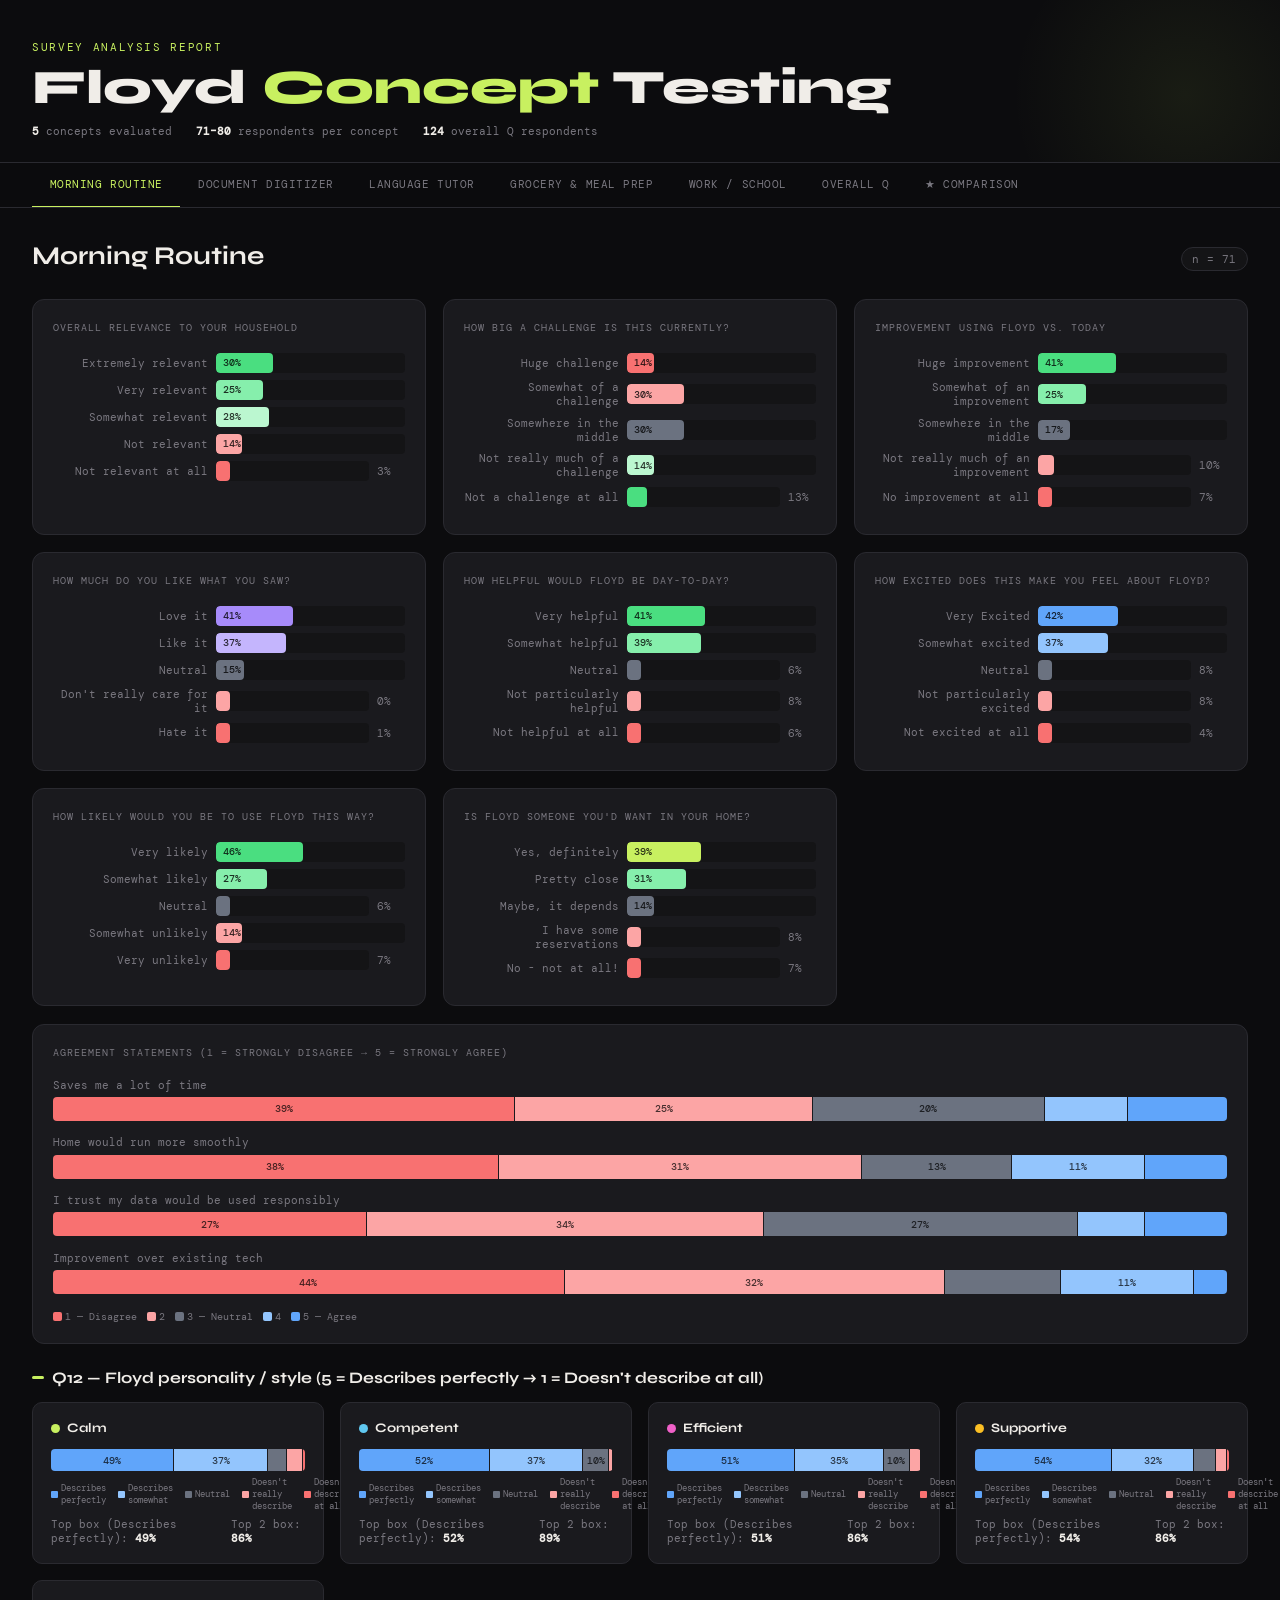
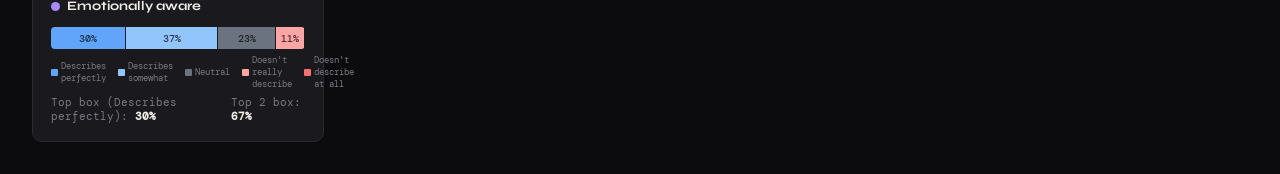
==== commit 7f2d144f: "add q12" ====
--- a/floyddashboard/index.html
+++ b/floyddashboard/index.html
@@ -130,7 +130,7 @@
     <div class="ctitle">Agreement statements (1 = strongly disagree → 5 = strongly agree)</div>
     <div id="mr_agree"></div>
   </div>
-  <div class="sub-hdr">Q12 — Floyd personality / style rating (1 = not at all → 5 = extremely)</div>
+  <div class="sub-hdr">Q12 — Floyd personality / style (5 = Describes perfectly → 1 = Doesn't describe at all)</div>
   <div class="traits-grid" id="mr_traits"></div>
 </div>
 
@@ -151,7 +151,7 @@
     <div class="ctitle">Agreement statements (1 = strongly disagree → 5 = strongly agree)</div>
     <div id="dd_agree"></div>
   </div>
-  <div class="sub-hdr">Q12 — Floyd personality / style rating (1 = not at all → 5 = extremely)</div>
+  <div class="sub-hdr">Q12 — Floyd personality / style (5 = Describes perfectly → 1 = Doesn't describe at all)</div>
   <div class="traits-grid" id="dd_traits"></div>
 </div>
 
@@ -172,7 +172,7 @@
     <div class="ctitle">Agreement statements (1 = strongly disagree → 5 = strongly agree)</div>
     <div id="lt_agree"></div>
   </div>
-  <div class="sub-hdr">Q12 — Floyd personality / style rating (1 = not at all → 5 = extremely)</div>
+  <div class="sub-hdr">Q12 — Floyd personality / style (5 = Describes perfectly → 1 = Doesn't describe at all)</div>
   <div class="traits-grid" id="lt_traits"></div>
 </div>
 
@@ -193,7 +193,7 @@
     <div class="ctitle">Agreement statements (1 = strongly disagree → 5 = strongly agree)</div>
     <div id="gm_agree"></div>
   </div>
-  <div class="sub-hdr">Q12 — Floyd personality / style rating (1 = not at all → 5 = extremely)</div>
+  <div class="sub-hdr">Q12 — Floyd personality / style (5 = Describes perfectly → 1 = Doesn't describe at all)</div>
   <div class="traits-grid" id="gm_traits"></div>
 </div>
 
@@ -214,7 +214,7 @@
     <div class="ctitle">Agreement statements (1 = strongly disagree → 5 = strongly agree)</div>
     <div id="ws_agree"></div>
   </div>
-  <div class="sub-hdr">Q12 — Floyd personality / style rating (1 = not at all → 5 = extremely)</div>
+  <div class="sub-hdr">Q12 — Floyd personality / style (5 = Describes perfectly → 1 = Doesn't describe at all)</div>
   <div class="traits-grid" id="ws_traits"></div>
 </div>
 
@@ -262,7 +262,7 @@
   acc:'#c8f060',
 };
 const agreeC = ['#f87171','#fca5a5','#6b7280','#93c5fd','#60a5fa'];
-const traitC  = ['#f87171','#fca5a5','#6b7280','#93c5fd','#60a5fa'];
+const traitC  = ['#60a5fa','#93c5fd','#6b7280','#fca5a5','#f87171']; // 5=blue(best) → 1=red(worst)
 const traitDots = ['#c8f060','#60c8f0','#f060c8','#fbbf24','#a78bfa'];
 
 function relC(l){
@@ -380,6 +380,9 @@
 }
 
 // ── TRAITS ───────────────────────────────────────────────────────────────
+// Scale: 5=Describes perfectly, 4=Describes somewhat, 3=Neutral, 2=Doesn't really describe, 1=Doesn't describe at all
+const traitLabels = ['Describes perfectly','Describes somewhat','Neutral',"Doesn't really describe","Doesn't describe at all"];
+
 function traits(id, traitMap) {
   const el = document.getElementById(id);
   if (!el) return;
@@ -389,14 +392,20 @@
     const segs = d.rows.map((r,i)=>{
       const flex = Math.max(r.pct,.3);
       const show = r.pct >= 10;
-      return `<div class="ss" style="flex:${flex};background:${traitC[i]}">${show ? r.pct+'%' : ''}</div>`;
+      return `<div class="ss" style="flex:${flex};background:${traitC[i]}" title="${traitLabels[i]}: ${r.pct}%">${show ? r.pct+'%' : ''}</div>`;
     }).join('');
+    const top1 = d.rows[0].pct;
     const top2 = d.rows[0].pct + d.rows[1].pct;
-    const avg = ((d.rows[0].count*5+d.rows[1].count*4+d.rows[2].count*3+d.rows[3].count*2+d.rows[4].count*1)/d.n).toFixed(1);
     return `<div class="tcrd">
       <div class="tname"><span class="tdot" style="background:${traitDots[ti]}"></span>${name}</div>
       <div class="tstk">${segs}</div>
-      <div class="tsum"><span>Top 2 box: <strong>${top2}%</strong></span><span>Avg: <strong>${avg}</strong></span></div>
+      <div style="font-size:9px;color:var(--muted);margin-bottom:5px;display:flex;gap:12px">
+        ${traitLabels.map((l,i)=>`<span style="display:flex;align-items:center;gap:3px"><span style="width:7px;height:7px;border-radius:1px;background:${traitC[i]};display:inline-block;flex-shrink:0"></span>${l}</span>`).join('')}
+      </div>
+      <div class="tsum">
+        <span>Top box (Describes perfectly): <strong>${top1}%</strong></span>
+        <span>Top 2 box: <strong>${top2}%</strong></span>
+      </div>
     </div>`;
   }).join('');
 }
@@ -419,11 +428,11 @@
       [{label:'Rating 5',count:31,pct:44},{label:'Rating 4',count:23,pct:32},{label:'Rating 3',count:7,pct:10},{label:'Rating 2',count:8,pct:11},{label:'Rating 1',count:2,pct:3}],
     ],
     q12: {
-      Calm:             {n:71,rows:[{label:'Rating 5',count:35,pct:49},{label:'Rating 4',count:26,pct:37},{label:'Rating 3',count:5,pct:7},{label:'Rating 2',count:4,pct:6},{label:'Rating 1',count:1,pct:1}]},
-      Competent:        {n:71,rows:[{label:'Rating 5',count:37,pct:52},{label:'Rating 4',count:26,pct:37},{label:'Rating 3',count:7,pct:10},{label:'Rating 2',count:1,pct:1},{label:'Rating 1',count:0,pct:0}]},
-      Efficient:        {n:71,rows:[{label:'Rating 5',count:36,pct:51},{label:'Rating 4',count:25,pct:35},{label:'Rating 3',count:7,pct:10},{label:'Rating 2',count:3,pct:4},{label:'Rating 1',count:0,pct:0}]},
-      Supportive:       {n:71,rows:[{label:'Rating 5',count:38,pct:54},{label:'Rating 4',count:23,pct:32},{label:'Rating 3',count:6,pct:8},{label:'Rating 2',count:3,pct:4},{label:'Rating 1',count:1,pct:1}]},
-      'Emotionally aware':{n:71,rows:[{label:'Rating 5',count:21,pct:30},{label:'Rating 4',count:26,pct:37},{label:'Rating 3',count:16,pct:23},{label:'Rating 2',count:8,pct:11},{label:'Rating 1',count:0,pct:0}]},
+      Calm:             {n:71,rows:[{label:'Describes perfectly',count:35,pct:49},{label:'Describes somewhat',count:26,pct:37},{label:'Neutral',count:5,pct:7},{label:"Doesn't really describe",count:4,pct:6},{label:"Doesn't describe at all",count:1,pct:1}]},
+      Competent:        {n:71,rows:[{label:'Describes perfectly',count:37,pct:52},{label:'Describes somewhat',count:26,pct:37},{label:'Neutral',count:7,pct:10},{label:"Doesn't really describe",count:1,pct:1},{label:"Doesn't describe at all",count:0,pct:0}]},
+      Efficient:        {n:71,rows:[{label:'Describes perfectly',count:36,pct:51},{label:'Describes somewhat',count:25,pct:35},{label:'Neutral',count:7,pct:10},{label:"Doesn't really describe",count:3,pct:4},{label:"Doesn't describe at all",count:0,pct:0}]},
+      Supportive:       {n:71,rows:[{label:'Describes perfectly',count:38,pct:54},{label:'Describes somewhat',count:23,pct:32},{label:'Neutral',count:6,pct:8},{label:"Doesn't really describe",count:3,pct:4},{label:"Doesn't describe at all",count:1,pct:1}]},
+      'Emotionally aware':{n:71,rows:[{label:'Describes perfectly',count:21,pct:30},{label:'Describes somewhat',count:26,pct:37},{label:'Neutral',count:16,pct:23},{label:"Doesn't really describe",count:8,pct:11},{label:"Doesn't describe at all",count:0,pct:0}]},
     }
   },
   dd: {
@@ -442,11 +451,11 @@
       [{label:'Rating 5',count:25,pct:35},{label:'Rating 4',count:28,pct:39},{label:'Rating 3',count:11,pct:15},{label:'Rating 2',count:7,pct:10},{label:'Rating 1',count:0,pct:0}],
     ],
     q12: {
-      Calm:             {n:71,rows:[{label:'Rating 5',count:37,pct:52},{label:'Rating 4',count:27,pct:38},{label:'Rating 3',count:2,pct:3},{label:'Rating 2',count:4,pct:6},{label:'Rating 1',count:1,pct:1}]},
-      Competent:        {n:71,rows:[{label:'Rating 5',count:36,pct:51},{label:'Rating 4',count:21,pct:30},{label:'Rating 3',count:12,pct:17},{label:'Rating 2',count:2,pct:3},{label:'Rating 1',count:0,pct:0}]},
-      Efficient:        {n:71,rows:[{label:'Rating 5',count:33,pct:46},{label:'Rating 4',count:27,pct:38},{label:'Rating 3',count:10,pct:14},{label:'Rating 2',count:1,pct:1},{label:'Rating 1',count:0,pct:0}]},
-      Supportive:       {n:71,rows:[{label:'Rating 5',count:35,pct:49},{label:'Rating 4',count:28,pct:39},{label:'Rating 3',count:6,pct:8},{label:'Rating 2',count:1,pct:1},{label:'Rating 1',count:1,pct:1}]},
-      'Emotionally aware':{n:71,rows:[{label:'Rating 5',count:17,pct:24},{label:'Rating 4',count:25,pct:35},{label:'Rating 3',count:23,pct:32},{label:'Rating 2',count:4,pct:6},{label:'Rating 1',count:2,pct:3}]},
+      Calm:             {n:71,rows:[{label:'Describes perfectly',count:37,pct:52},{label:'Describes somewhat',count:27,pct:38},{label:'Neutral',count:2,pct:3},{label:"Doesn't really describe",count:4,pct:6},{label:"Doesn't describe at all",count:1,pct:1}]},
+      Competent:        {n:71,rows:[{label:'Describes perfectly',count:36,pct:51},{label:'Describes somewhat',count:21,pct:30},{label:'Neutral',count:12,pct:17},{label:"Doesn't really describe",count:2,pct:3},{label:"Doesn't describe at all",count:0,pct:0}]},
+      Efficient:        {n:71,rows:[{label:'Describes perfectly',count:33,pct:46},{label:'Describes somewhat',count:27,pct:38},{label:'Neutral',count:10,pct:14},{label:"Doesn't really describe",count:1,pct:1},{label:"Doesn't describe at all",count:0,pct:0}]},
+      Supportive:       {n:71,rows:[{label:'Describes perfectly',count:35,pct:49},{label:'Describes somewhat',count:28,pct:39},{label:'Neutral',count:6,pct:8},{label:"Doesn't really describe",count:1,pct:1},{label:"Doesn't describe at all",count:1,pct:1}]},
+      'Emotionally aware':{n:71,rows:[{label:'Describes perfectly',count:17,pct:24},{label:'Describes somewhat',count:25,pct:35},{label:'Neutral',count:23,pct:32},{label:"Doesn't really describe",count:4,pct:6},{label:"Doesn't describe at all",count:2,pct:3}]},
     }
   },
   lt: {
@@ -465,11 +474,11 @@
       [{label:'Rating 5',count:37,pct:51},{label:'Rating 4',count:18,pct:25},{label:'Rating 3',count:12,pct:17},{label:'Rating 2',count:2,pct:3},{label:'Rating 1',count:3,pct:4}],
     ],
     q12: {
-      Calm:             {n:72,rows:[{label:'Rating 5',count:39,pct:54},{label:'Rating 4',count:17,pct:24},{label:'Rating 3',count:10,pct:14},{label:'Rating 2',count:4,pct:6},{label:'Rating 1',count:2,pct:3}]},
-      Competent:        {n:72,rows:[{label:'Rating 5',count:37,pct:51},{label:'Rating 4',count:26,pct:36},{label:'Rating 3',count:3,pct:4},{label:'Rating 2',count:5,pct:7},{label:'Rating 1',count:1,pct:1}]},
-      Efficient:        {n:72,rows:[{label:'Rating 5',count:36,pct:50},{label:'Rating 4',count:19,pct:26},{label:'Rating 3',count:13,pct:18},{label:'Rating 2',count:1,pct:1},{label:'Rating 1',count:3,pct:4}]},
-      Supportive:       {n:72,rows:[{label:'Rating 5',count:52,pct:72},{label:'Rating 4',count:14,pct:19},{label:'Rating 3',count:2,pct:3},{label:'Rating 2',count:3,pct:4},{label:'Rating 1',count:1,pct:1}]},
-      'Emotionally aware':{n:72,rows:[{label:'Rating 5',count:29,pct:40},{label:'Rating 4',count:25,pct:35},{label:'Rating 3',count:14,pct:19},{label:'Rating 2',count:2,pct:3},{label:'Rating 1',count:2,pct:3}]},
+      Calm:             {n:72,rows:[{label:'Describes perfectly',count:39,pct:54},{label:'Describes somewhat',count:17,pct:24},{label:'Neutral',count:10,pct:14},{label:"Doesn't really describe",count:4,pct:6},{label:"Doesn't describe at all",count:2,pct:3}]},
+      Competent:        {n:72,rows:[{label:'Describes perfectly',count:37,pct:51},{label:'Describes somewhat',count:26,pct:36},{label:'Neutral',count:3,pct:4},{label:"Doesn't really describe",count:5,pct:7},{label:"Doesn't describe at all",count:1,pct:1}]},
+      Efficient:        {n:72,rows:[{label:'Describes perfectly',count:36,pct:50},{label:'Describes somewhat',count:19,pct:26},{label:'Neutral',count:13,pct:18},{label:"Doesn't really describe",count:1,pct:1},{label:"Doesn't describe at all",count:3,pct:4}]},
+      Supportive:       {n:72,rows:[{label:'Describes perfectly',count:52,pct:72},{label:'Describes somewhat',count:14,pct:19},{label:'Neutral',count:2,pct:3},{label:"Doesn't really describe",count:3,pct:4},{label:"Doesn't describe at all",count:1,pct:1}]},
+      'Emotionally aware':{n:72,rows:[{label:'Describes perfectly',count:29,pct:40},{label:'Describes somewhat',count:25,pct:35},{label:'Neutral',count:14,pct:19},{label:"Doesn't really describe",count:2,pct:3},{label:"Doesn't describe at all",count:2,pct:3}]},
     }
   },
   gm: {
@@ -488,11 +497,11 @@
       [{label:'Rating 5',count:46,pct:61},{label:'Rating 4',count:16,pct:21},{label:'Rating 3',count:9,pct:12},{label:'Rating 2',count:2,pct:3},{label:'Rating 1',count:3,pct:4}],
     ],
     q12: {
-      Calm:             {n:76,rows:[{label:'Rating 5',count:38,pct:50},{label:'Rating 4',count:28,pct:37},{label:'Rating 3',count:2,pct:3},{label:'Rating 2',count:6,pct:8},{label:'Rating 1',count:2,pct:3}]},
-      Competent:        {n:76,rows:[{label:'Rating 5',count:46,pct:61},{label:'Rating 4',count:18,pct:24},{label:'Rating 3',count:10,pct:13},{label:'Rating 2',count:1,pct:1},{label:'Rating 1',count:1,pct:1}]},
-      Efficient:        {n:76,rows:[{label:'Rating 5',count:50,pct:66},{label:'Rating 4',count:18,pct:24},{label:'Rating 3',count:6,pct:8},{label:'Rating 2',count:2,pct:3},{label:'Rating 1',count:0,pct:0}]},
-      Supportive:       {n:76,rows:[{label:'Rating 5',count:45,pct:59},{label:'Rating 4',count:21,pct:28},{label:'Rating 3',count:8,pct:11},{label:'Rating 2',count:2,pct:3},{label:'Rating 1',count:0,pct:0}]},
-      'Emotionally aware':{n:76,rows:[{label:'Rating 5',count:22,pct:29},{label:'Rating 4',count:25,pct:33},{label:'Rating 3',count:25,pct:33},{label:'Rating 2',count:2,pct:3},{label:'Rating 1',count:2,pct:3}]},
+      Calm:             {n:76,rows:[{label:'Describes perfectly',count:38,pct:50},{label:'Describes somewhat',count:28,pct:37},{label:'Neutral',count:2,pct:3},{label:"Doesn't really describe",count:6,pct:8},{label:"Doesn't describe at all",count:2,pct:3}]},
+      Competent:        {n:76,rows:[{label:'Describes perfectly',count:46,pct:61},{label:'Describes somewhat',count:18,pct:24},{label:'Neutral',count:10,pct:13},{label:"Doesn't really describe",count:1,pct:1},{label:"Doesn't describe at all",count:1,pct:1}]},
+      Efficient:        {n:76,rows:[{label:'Describes perfectly',count:50,pct:66},{label:'Describes somewhat',count:18,pct:24},{label:'Neutral',count:6,pct:8},{label:"Doesn't really describe",count:2,pct:3},{label:"Doesn't describe at all",count:0,pct:0}]},
+      Supportive:       {n:76,rows:[{label:'Describes perfectly',count:45,pct:59},{label:'Describes somewhat',count:21,pct:28},{label:'Neutral',count:8,pct:11},{label:"Doesn't really describe",count:2,pct:3},{label:"Doesn't describe at all",count:0,pct:0}]},
+      'Emotionally aware':{n:76,rows:[{label:'Describes perfectly',count:22,pct:29},{label:'Describes somewhat',count:25,pct:33},{label:'Neutral',count:25,pct:33},{label:"Doesn't really describe",count:2,pct:3},{label:"Doesn't describe at all",count:2,pct:3}]},
     }
   },
   ws: {
@@ -511,11 +520,11 @@
       [{label:'Rating 5',count:34,pct:42},{label:'Rating 4',count:24,pct:30},{label:'Rating 3',count:8,pct:10},{label:'Rating 2',count:10,pct:12},{label:'Rating 1',count:4,pct:5}],
     ],
     q12: {
-      Calm:             {n:80,rows:[{label:'Rating 5',count:38,pct:48},{label:'Rating 4',count:27,pct:34},{label:'Rating 3',count:13,pct:16},{label:'Rating 2',count:2,pct:2},{label:'Rating 1',count:0,pct:0}]},
-      Competent:        {n:80,rows:[{label:'Rating 5',count:42,pct:52},{label:'Rating 4',count:28,pct:35},{label:'Rating 3',count:5,pct:6},{label:'Rating 2',count:4,pct:5},{label:'Rating 1',count:1,pct:1}]},
-      Efficient:        {n:80,rows:[{label:'Rating 5',count:46,pct:57},{label:'Rating 4',count:26,pct:32},{label:'Rating 3',count:3,pct:4},{label:'Rating 2',count:4,pct:5},{label:'Rating 1',count:1,pct:1}]},
-      Supportive:       {n:80,rows:[{label:'Rating 5',count:40,pct:50},{label:'Rating 4',count:21,pct:26},{label:'Rating 3',count:9,pct:11},{label:'Rating 2',count:10,pct:12},{label:'Rating 1',count:0,pct:0}]},
-      'Emotionally aware':{n:80,rows:[{label:'Rating 5',count:22,pct:28},{label:'Rating 4',count:20,pct:25},{label:'Rating 3',count:27,pct:34},{label:'Rating 2',count:9,pct:11},{label:'Rating 1',count:2,pct:2}]},
+      Calm:             {n:80,rows:[{label:'Describes perfectly',count:38,pct:48},{label:'Describes somewhat',count:27,pct:34},{label:'Neutral',count:13,pct:16},{label:"Doesn't really describe",count:2,pct:2},{label:"Doesn't describe at all",count:0,pct:0}]},
+      Competent:        {n:80,rows:[{label:'Describes perfectly',count:42,pct:52},{label:'Describes somewhat',count:28,pct:35},{label:'Neutral',count:5,pct:6},{label:"Doesn't really describe",count:4,pct:5},{label:"Doesn't describe at all",count:1,pct:1}]},
+      Efficient:        {n:80,rows:[{label:'Describes perfectly',count:46,pct:57},{label:'Describes somewhat',count:26,pct:32},{label:'Neutral',count:3,pct:4},{label:"Doesn't really describe",count:4,pct:5},{label:"Doesn't describe at all",count:1,pct:1}]},
+      Supportive:       {n:80,rows:[{label:'Describes perfectly',count:40,pct:50},{label:'Describes somewhat',count:21,pct:26},{label:'Neutral',count:9,pct:11},{label:"Doesn't really describe",count:10,pct:12},{label:"Doesn't describe at all",count:0,pct:0}]},
+      'Emotionally aware':{n:80,rows:[{label:'Describes perfectly',count:22,pct:28},{label:'Describes somewhat',count:20,pct:25},{label:'Neutral',count:27,pct:34},{label:"Doesn't really describe",count:9,pct:11},{label:"Doesn't describe at all",count:2,pct:2}]},
     }
   }
 };
@@ -542,34 +551,46 @@
 const CONCEPTS = ['Morning Routine','Document Digitizer','Language Tutor','Grocery & Meal Prep','Work / School'];
 const cmpSections = [
   { title:'Perception & Relevance', rows:[
-    {q:'Relevance',          t1l:'Extremely relevant',       t2l:'Extremely + Very relevant',
-     top1:[30,17,28,38,19], top2:[55,54,40,66,38]},
-    {q:'Challenge level',    t1l:'Huge challenge',           t2l:'Huge + Somewhat of a challenge',
-     top1:[14,8,10,14,16],  top2:[44,32,41,46,40]},
-    {q:'Improvement vs. today',t1l:'Huge improvement',      t2l:'Huge + Somewhat of an improvement',
-     top1:[41,44,47,50,34], top2:[66,69,71,74,62]},
+    {q:'Relevance',             t1l:'Extremely relevant',             t2l:'Extremely + Very relevant',
+     top1:[30,17,28,38,19],    top2:[55,54,40,66,38]},
+    {q:'Challenge level',       t1l:'Huge challenge',                 t2l:'Huge + Somewhat of a challenge',
+     top1:[14,8,10,15,16],     top2:[44,32,40,46,40]},
+    {q:'Improvement vs. today', t1l:'Huge improvement',               t2l:'Huge + Somewhat of an improvement',
+     top1:[41,44,47,50,34],    top2:[66,69,71,74,61]},
   ]},
   { title:'Video Reaction', rows:[
-    {q:'Like the video',     t1l:'Love it',                  t2l:'Love it + Like it',
-     top1:[41,32,44,49,36], top2:[78,77,86,83,67]},
-    {q:'Helpfulness day-to-day',t1l:'Very helpful',          t2l:'Very + Somewhat helpful',
-     top1:[41,44,46,54,35], top2:[80,71,71,80,64]},
-    {q:'Excitement about Floyd',t1l:'Very Excited',          t2l:'Very Excited + Somewhat excited',
-     top1:[42,39,42,54,36], top2:[79,69,80,84,65]},
-    {q:'Likelihood to use',  t1l:'Very likely',              t2l:'Very + Somewhat likely',
-     top1:[46,45,47,54,40], top2:[73,69,75,83,61]},
-    {q:'Want Floyd in home', t1l:'Yes, definitely',          t2l:'Yes, definitely + Pretty close',
-     top1:[39,41,38,46,35], top2:[70,66,66,71,57]},
+    {q:'Like the video',        t1l:'Love it',                        t2l:'Love it + Like it',
+     top1:[41,32,44,49,36],    top2:[77,77,86,83,68]},
+    {q:'Helpfulness day-to-day',t1l:'Very helpful',                   t2l:'Very + Somewhat helpful',
+     top1:[41,44,46,54,35],    top2:[80,70,71,80,64]},
+    {q:'Excitement about Floyd',t1l:'Very Excited',                   t2l:'Very Excited + Somewhat excited',
+     top1:[42,39,42,54,36],    top2:[79,69,79,84,65]},
+    {q:'Likelihood to use',     t1l:'Very likely',                    t2l:'Very + Somewhat likely',
+     top1:[47,45,47,54,40],    top2:[73,69,75,83,61]},
+    {q:'Want Floyd in home',    t1l:'Yes, definitely',                t2l:'Yes, definitely + Pretty close',
+     top1:[39,41,38,46,35],    top2:[70,66,65,71,57]},
   ]},
   { title:'Agreement Statements (1–5 scale)', rows:[
-    {q:'Saves me a lot of time',      t1l:'Rating 5',        t2l:'Rating 4 + 5',
-     top1:[39,44,33,49,36], top2:[64,65,58,74,60]},
-    {q:'Home would run more smoothly',t1l:'Rating 5',        t2l:'Rating 4 + 5',
-     top1:[38,31,26,39,36], top2:[69,55,50,73,56]},
-    {q:'Trust data used responsibly', t1l:'Rating 5',        t2l:'Rating 4 + 5',
-     top1:[27,24,15,26,26], top2:[61,52,48,50,57]},
-    {q:'Improvement over existing tech',t1l:'Rating 5',      t2l:'Rating 4 + 5',
-     top1:[44,35,51,61,42], top2:[76,74,76,82,72]},
+    {q:'Saves me a lot of time',         t1l:'Rating 5 (Strongly agree)', t2l:'Rating 4+5',
+     top1:[39,44,33,49,36],    top2:[65,65,58,74,60]},
+    {q:'Home would run more smoothly',   t1l:'Rating 5 (Strongly agree)', t2l:'Rating 4+5',
+     top1:[38,31,26,40,36],    top2:[69,55,50,74,56]},
+    {q:'Trust data used responsibly',    t1l:'Rating 5 (Strongly agree)', t2l:'Rating 4+5',
+     top1:[27,24,15,26,26],    top2:[61,52,49,50,57]},
+    {q:'Improvement over existing tech', t1l:'Rating 5 (Strongly agree)', t2l:'Rating 4+5',
+     top1:[44,35,51,61,43],    top2:[76,75,76,82,72]},
+  ]},
+  { title:'Q12 — Personality / Style Rating', rows:[
+    {q:'Calm',              t1l:'Describes perfectly', t2l:'Describes perfectly + Describes somewhat',
+     top1:[49,52,54,50,48],    top2:[86,90,78,87,81]},
+    {q:'Competent',         t1l:'Describes perfectly', t2l:'Describes perfectly + Describes somewhat',
+     top1:[52,51,51,61,53],    top2:[89,80,88,84,88]},
+    {q:'Efficient',         t1l:'Describes perfectly', t2l:'Describes perfectly + Describes somewhat',
+     top1:[51,47,50,66,58],    top2:[86,85,76,90,90]},
+    {q:'Supportive',        t1l:'Describes perfectly', t2l:'Describes perfectly + Describes somewhat',
+     top1:[54,49,72,59,50],    top2:[86,89,92,87,76]},
+    {q:'Emotionally aware', t1l:'Describes perfectly', t2l:'Describes perfectly + Describes somewhat',
+     top1:[30,24,40,29,28],    top2:[66,59,75,62,53]},
   ]},
 ];
 
